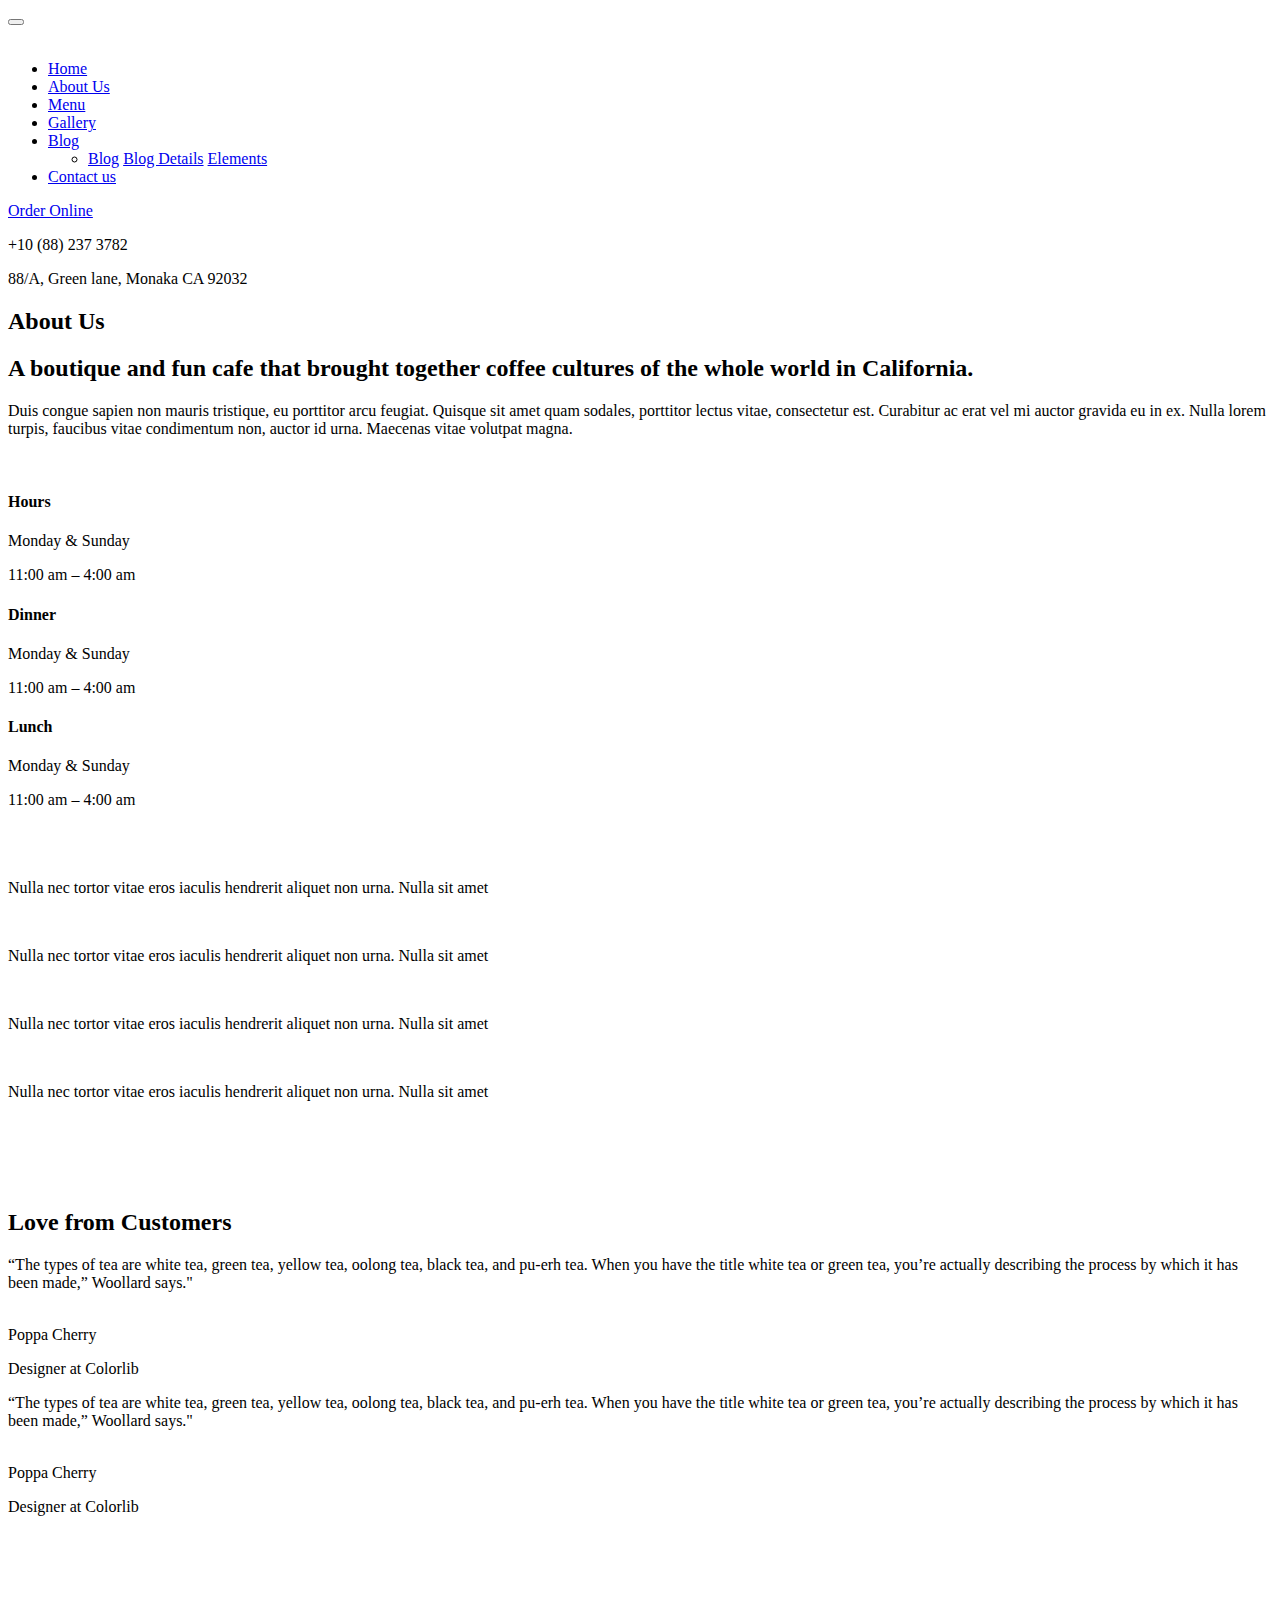
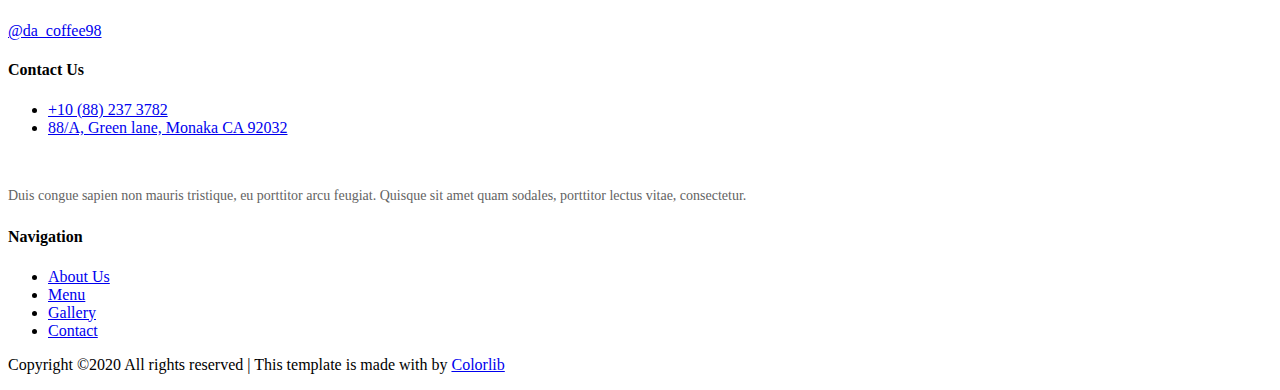
==== about.html @ 9e6ba7f3 "clean up comments" ====
<!doctype html>
<html class="no-js" lang="zxx">

<head>
<meta charset="utf-8">
<meta http-equiv="x-ua-compatible" content="ie=edge">
<title>Cafe | Template</title>
<meta name="description" content="">
<meta name="viewport" content="width=device-width, initial-scale=1">
<link rel="shortcut icon" type="image/x-icon" href="assets/img/icon/favicon.png">

<link rel="stylesheet" href="assets/css/bootstrap.min.css">
<link rel="stylesheet" href="assets/css/owl.carousel.min.css">
<link rel="stylesheet" href="assets/css/slicknav.css">
<link rel="stylesheet" href="assets/css/animate.min.css">
<link rel="stylesheet" href="assets/css/magnific-popup.css">
<link rel="stylesheet" href="assets/css/fontawesome-all.min.css">
<link rel="stylesheet" href="assets/css/themify-icons.css">
<link rel="stylesheet" href="assets/css/slick.css">
<link rel="stylesheet" href="assets/css/nice-select.css">
<link rel="stylesheet" href="assets/css/style.css">
<script nonce="787a78de-1c14-458b-afd9-30453981615f">(function(w,d){!function(dk,dl,dm,dn){dk[dm]=dk[dm]||{};dk[dm].executed=[];dk.zaraz={deferred:[],listeners:[]};dk.zaraz.q=[];dk.zaraz._f=function(dp){return function(){var dq=Array.prototype.slice.call(arguments);dk.zaraz.q.push({m:dp,a:dq})}};for(const dr of["track","set","debug"])dk.zaraz[dr]=dk.zaraz._f(dr);dk.zaraz.init=()=>{var ds=dl.getElementsByTagName(dn)[0],dt=dl.createElement(dn),du=dl.getElementsByTagName("title")[0];du&&(dk[dm].t=dl.getElementsByTagName("title")[0].text);dk[dm].x=Math.random();dk[dm].w=dk.screen.width;dk[dm].h=dk.screen.height;dk[dm].j=dk.innerHeight;dk[dm].e=dk.innerWidth;dk[dm].l=dk.location.href;dk[dm].r=dl.referrer;dk[dm].k=dk.screen.colorDepth;dk[dm].n=dl.characterSet;dk[dm].o=(new Date).getTimezoneOffset();if(dk.dataLayer)for(const dy of Object.entries(Object.entries(dataLayer).reduce(((dz,dA)=>({...dz[1],...dA[1]})))))zaraz.set(dy[0],dy[1],{scope:"page"});dk[dm].q=[];for(;dk.zaraz.q.length;){const dB=dk.zaraz.q.shift();dk[dm].q.push(dB)}dt.defer=!0;for(const dC of[localStorage,sessionStorage])Object.keys(dC||{}).filter((dE=>dE.startsWith("_zaraz_"))).forEach((dD=>{try{dk[dm]["z_"+dD.slice(7)]=JSON.parse(dC.getItem(dD))}catch{dk[dm]["z_"+dD.slice(7)]=dC.getItem(dD)}}));dt.referrerPolicy="origin";dt.src="../../cdn-cgi/zaraz/sd0d9.js?z="+btoa(encodeURIComponent(JSON.stringify(dk[dm])));ds.parentNode.insertBefore(dt,ds)};["complete","interactive"].includes(dl.readyState)?zaraz.init():dk.addEventListener("DOMContentLoaded",zaraz.init)}(w,d,"zarazData","script");})(window,document);</script></head>
<body>
<header>
<div class="header-area">
<div class="container">
<div class="position-relative">

<div class="off-canvas-menu menu-bar d-block d-xxl-none">
<div class="line">
<span></span>
<span></span>
<span></span>
</div>
</div>

<div class="menu-body">
<div class="close-icon-menu">
<button> <i class="ti-close"></i></button>
</div>
<div class="logo">
<a href="index-2.html"><img src="assets/img/logo/logo.png" alt=""></a>
</div>
<div class="off-can-menu">
<nav>
<ul>
<li class='click-menu'>
<a href='index-2.html'>Home</a>
</li>
<li class='click-menu'>
<a href='about.html'>About Us</a>
</li>
<li class='click-menu'>
<a href='menu.html'>Menu</a>
</li>
<li class='click-menu'>
<a href='gallery.html'>Gallery</a>
</li>
<li class='click-menu'><a href='#'>Blog<div class='ti-plus right'></div></a>
<ul>
<li>
<a href='blog.html'>Blog</a>
<a href='blog_details.html'>Blog Details</a>
<a href='elements.html'>Elements</a>
</li>
</ul>
</li>
<li class='click-menu'>
<a href='contact.html'>Contact us</a>
</li>
</ul>
</nav>
</div>

<div class="menu-footer">
<a href="#" class="btn_01 mb-30">Order Online</a>
<p>+10 (88) 237 3782</p>
<p>88/A, Green lane, Monaka
CA 92032</p>

<div class="sidebar-social">
<a href="https://www.fb.com/sai4ull"><i class="fab fa-facebook"></i></a>
<a href="#"><i class="fab fa-instagram"></i></a>
<a href="#"><i class="fab fa-linkedin-in"></i></a>
</div>
</div>
</div>

</div>
</div>
</div>
</header>
<main>

<section class="slider-area position-relative">
<div class="slider-active">
<div class="single-slider slider-height2 hero-overly slider-bg2 d-flex align-items-end">
<div class="container position-relative">
<div class="row">
<div class="offset-xxl-1 col-xxl-5 col-xl-7 col-lg-7 col-md-9 col-sm-10">
<div class="hero-caption hero-caption2">
<h2 data-animation="pulse" data-delay=".2s">About Us</h2>
</div>
</div>
</div>
</div>
</div>
</div>
</section>


<section class="about-area section-padding">
<div class="container">
<div class="row ">
<div class="offset-xxl-1 col-xxl-6 col-xl-6 col-lg-6 col-md-9">
<div class="about-caption">

<div class="section-tittle mb-25">
<h2>A boutique and fun cafe that brought together coffee cultures of the whole world in California.</h2>
<p class="pt-20">Duis congue sapien non mauris tristique, eu porttitor arcu feugiat. Quisque sit amet quam sodales, porttitor lectus vitae, consectetur est. Curabitur ac erat vel mi auctor gravida eu in ex. Nulla lorem turpis, faucibus vitae condimentum non, auctor id urna. Maecenas vitae volutpat magna.</p>
<div class="singneture mt-40">
<img src="assets/img/gallery/singneture.png" alt="">
</div>
</div>
</div>
</div>
<div class="offset-xl-1 col-xxl-4 col-xl-5 col-lg-5 col-md-12">
<div class="row">
<div class="col-lg-6 col-md-4 col-sm-6">
<div class="support-caption mb-50">
<div class="single-info">
<div class="contents">
<h4>Hours</h4>
<p>Monday & Sunday</p>
<span>11:00 am – 4:00 am</span>
</div>
</div>
</div>
</div>
<div class="col-lg-6 col-md-4 col-sm-6">
<div class="support-caption mb-50">
<div class="single-info">
<div class="contents">
<h4>Dinner</h4>
<p>Monday & Sunday</p>
<span>11:00 am – 4:00 am</span>
</div>
</div>
</div>
</div>
 <div class="col-lg-6 col-md-4 col-sm-6">
<div class="support-caption mb-50">
<div class="single-info">
<div class="contents">
<h4>Lunch</h4>
<p>Monday & Sunday</p>
<span>11:00 am – 4:00 am</span>
</div>
</div>
</div>
</div>
</div>
</div>
</div>
</div>

<div class="about-shape d-none d-lg-block">
<img src="assets/img/gallery/about-shape.png" alt="">
</div>
</section>

<div class="compay-img fix">
<div class="container-fluid p-0">
<div class="row">
<div class="col-lg-12">
<img src="assets/img/gallery/section-full.jpg" alt="" class="w-100">
</div>
</div>
</div>
</div>

<section class="our-services-area section-padding section-img-bg2" data-background="assets/img/gallery/section-bg1.jpg">
<div class="container">
<div class="row justify-content-between">
<div class="offset-xxl-1 col-xl-3 col-xxl-2 col-lg-4 col-md-4 col-sm-6">
<div class="single-services1 text-center mb-30">
<div class="services-ion">
<img src="assets/img/icon/services1.svg" alt="">
</div>
<div class="services-cap">
<p>Nulla nec tortor vitae eros iaculis hendrerit aliquet non urna. Nulla sit amet</p>
</div>
</div>
</div>
<div class="col-xl-3 col-xxl-2 col-lg-4 col-md-4 col-sm-6">
<div class="single-services1 text-center mb-30">
<div class="services-ion">
<img src="assets/img/icon/services2.svg" alt="">
</div>
<div class="services-cap">
<p>Nulla nec tortor vitae eros iaculis hendrerit aliquet non urna. Nulla sit amet</p>
</div>
</div>
</div>
<div class="col-xl-3 col-xxl-2 col-lg-4 col-md-4 col-sm-6">
<div class="single-services1 text-center mb-30">
<div class="services-ion">
<img src="assets/img/icon/services3.svg" alt="">
</div>
<div class="services-cap">
<p>Nulla nec tortor vitae eros iaculis hendrerit aliquet non urna. Nulla sit amet</p>
</div>
</div>
</div>
<div class="col-xl-3 col-xxl-2 col-lg-4 col-md-4 col-sm-6">
<div class="single-services1 text-center mb-30">
<div class="services-ion">
<img src="assets/img/icon/services4.svg" alt="">
</div>
<div class="services-cap">
<p>Nulla nec tortor vitae eros iaculis hendrerit aliquet non urna. Nulla sit amet</p>
</div>
</div>
</div>
</div>
</div>
</section>


<div class="gallery-area">
<div class="container">
<div class="row">
<div class="col-lg-6 offset-xl-1 col-md-6 col-sm-6">
<div class="single-gallery mb-25">
<img src="assets/img/gallery/gallery1.jpg" alt="" class="img-fluid">
</div>
</div>
<div class="col-lg-5 col-md-5 col-sm-5">
<div class="single-gallery mb-25">
<img src="assets/img/gallery/gallery2.jpg" alt="" class="img-fluid">
</div>
</div>
<div class="col-lg-5 offset-xl-1 col-md-5 col-sm-5">
<div class="single-gallery mb-25">
<img src="assets/img/gallery/gallery3.jpg" alt="" class="img-fluid">
</div>
</div>
<div class="col-lg-6 col-md-6 col-sm-6">
<div class="single-gallery mb-25">
<img src="assets/img/gallery/gallery4.jpg" alt="" class="img-fluid">
</div>
</div>
</div>
</div>
</div>


<section class="testimonial-area testimonial-padding">
<div class="container">
<div class="row">
<div class="col-xl-12">

<div class="section-tittle mb-50 text-center">
<h2>Love from Customers</h2>
</div>
</div>
</div>
<div class="row justify-content-center">
<div class="col-xl-10 col-lg-10 col-md-12">
<div class="h1-testimonial-active">

<div class="single-testimonial text-center">
<div class="testimonial-caption ">
<div class="testimonial-top-cap">
<p>“The types of tea are white tea, green tea, yellow tea, oolong tea, black tea, and pu-erh tea. When you have the title white tea or green tea, you’re actually describing the process by which it has been made,” Woollard says."</p>
</div>

<div class="testimonial-founder d-flex align-items-center justify-content-center">
<div class="founder-img">
<img src="assets/img/gallery/founder-img.png" alt="">
</div>
<div class="founder-text">
<span>Poppa Cherry</span>
<p>Designer at Colorlib</p>
</div>
</div>
</div>
</div>

<div class="single-testimonial text-center">
<div class="testimonial-caption ">
<div class="testimonial-top-cap">
<p>“The types of tea are white tea, green tea, yellow tea, oolong tea, black tea, and pu-erh tea. When you have the title white tea or green tea, you’re actually describing the process by which it has been made,” Woollard says."</p>
</div>

<div class="testimonial-founder d-flex align-items-center justify-content-center">
<div class="founder-img">
<img src="assets/img/gallery/founder-img.png" alt="">
</div>
<div class="founder-text">
<span>Poppa Cherry</span>
<p>Designer at Colorlib</p>
</div>
</div>
</div>
</div>
</div>
</div>
</div>
</div>
</section>


<div class="location-house fix">
<div class="container-fluid p-0">
<div class="row">
<div class="col-xl-12">
<div class="instagram-active owl-carousel">
<div class="single-instagram">
<img src="assets/img/gallery/instra1.jpg" alt="">
</div>
<div class="single-instagram">
<img src="assets/img/gallery/instra2.jpg" alt="">
</div>
<div class="single-instagram">
<img src="assets/img/gallery/instra3.jpg" alt="">
</div>
<div class="single-instagram">
<img src="assets/img/gallery/instra4.jpg" alt="">
</div>
<div class="single-instagram">
<img src="assets/img/gallery/instra2.jpg" alt="">
</div>
</div>

<a href="#" class="insta-btn">@da_coffee98</a>
</div>
</div>
</div>
</div>

</main>
<footer>
<div class="footer-wrapper gray-bg">
<div class="footer-area footer-padding">
<div class="container">
<div class="row justify-content-between align-items-center">
<div class="offset-xl-1 offset-xxl-2 col-xl-3 col-lg-3 col-md-4 col-sm-6">
<div class="footer-tittle text-center mb-50">
<h4>Contact Us</h4>
<ul>
<li><a href="#">+10 (88) 237 3782</a></li>
<li><a href="#">88/A, Green lane, Monaka
CA 92032</a></li>

<div class="footer-social pt-30">
<a href="https://www.fb.com/sai4ull"><i class="fab fa-facebook"></i></a>
<a href="#"><i class="fab fa-instagram"></i></a>
<a href="#"><i class="fab fa-linkedin-in"></i></a>
</div>
</ul>
</div>
</div>
<div class="col-xl-4 col-lg-4 col-md-5 col-sm-6">
<div class="single-footer-caption mb-50">
<div class="single-footer-caption text-center mb-20">

<div class="footer-logo mb-15">
<a href="index-2.html"><img src="assets/img/logo/logo2_footer.png" alt=""></a>
</div>
<p style="line-height: 1.6; font-size: 14px; color: #636363;">Duis congue sapien non mauris tristique, eu porttitor arcu feugiat. Quisque sit amet quam sodales, porttitor lectus vitae, consectetur.</p>
</div>
</div>
</div>
<div class="col-xl-2 col-lg-3 col-md-4 col-sm-6">
<div class="footer-tittle text-center mb-50">
<h4>Navigation</h4>
<ul>
<li><a href="#">About Us</a></li>
<li><a href="#">Menu</a></li>
<li><a href="#">Gallery</a></li>
<li><a href="#">Contact</a></li>
</ul>
</div>
</div>
</div>
</div>
</div>

<div class="footer-bottom-area">
<div class="container">
<div class="footer-border">
<div class="row">
<div class="col-xl-12 ">
<div class="footer-copy-right text-center">
<p>Copyright ©2020 All rights reserved | This template is made with <i class="fa fa-heart" aria-hidden="true"></i> by <a href="https://colorlib.com/" target="_blank">Colorlib</a></p>
</div>
</div>
</div>
</div>
</div>
</div>
</div>
</footer>

<div id="back-top" class="">
<a title="Go to Top" href="#" class=""> <i class="fas fa-long-arrow-alt-up scroll-animate"></i></a>
</div>


<script src="assets/js/vendor/modernizr-3.5.0.min.js"></script>
<script src="assets/js/vendor/jquery-1.12.4.min.js"></script>
<script src="assets/js/popper.min.js"></script>
<script src="assets/js/bootstrap.min.js"></script>

<script src="assets/js/owl.carousel.min.js"></script>
<script src="assets/js/slick.min.js"></script>
<script src="assets/js/jquery.slicknav.min.js"></script>

<script src="assets/js/wow.min.js"></script>
<script src="assets/js/jquery.magnific-popup.js"></script>
<script src="assets/js/jquery.nice-select.min.js"></script>
<script src="assets/js/jquery.counterup.min.js"></script>
<script src="assets/js/waypoints.min.js"></script>

<script src="assets/js/contact.js"></script>
<script src="assets/js/jquery.form.js"></script>
<script src="assets/js/jquery.validate.min.js"></script>
<script src="assets/js/mail-script.js"></script>
<script src="assets/js/jquery.ajaxchimp.min.js"></script>

<script src="assets/js/plugins.js"></script>
<script src="assets/js/main.js"></script>
<script defer src="https://static.cloudflareinsights.com/beacon.min.js/v52afc6f149f6479b8c77fa569edb01181681764108816" integrity="sha512-jGCTpDpBAYDGNYR5ztKt4BQPGef1P0giN6ZGVUi835kFF88FOmmn8jBQWNgrNd8g/Yu421NdgWhwQoaOPFflDw==" data-cf-beacon='{"rayId":"7c57b244a964042f","version":"2023.4.0","b":1,"token":"cd0b4b3a733644fc843ef0b185f98241","si":100}' crossorigin="anonymous"></script>
</body>

</html>
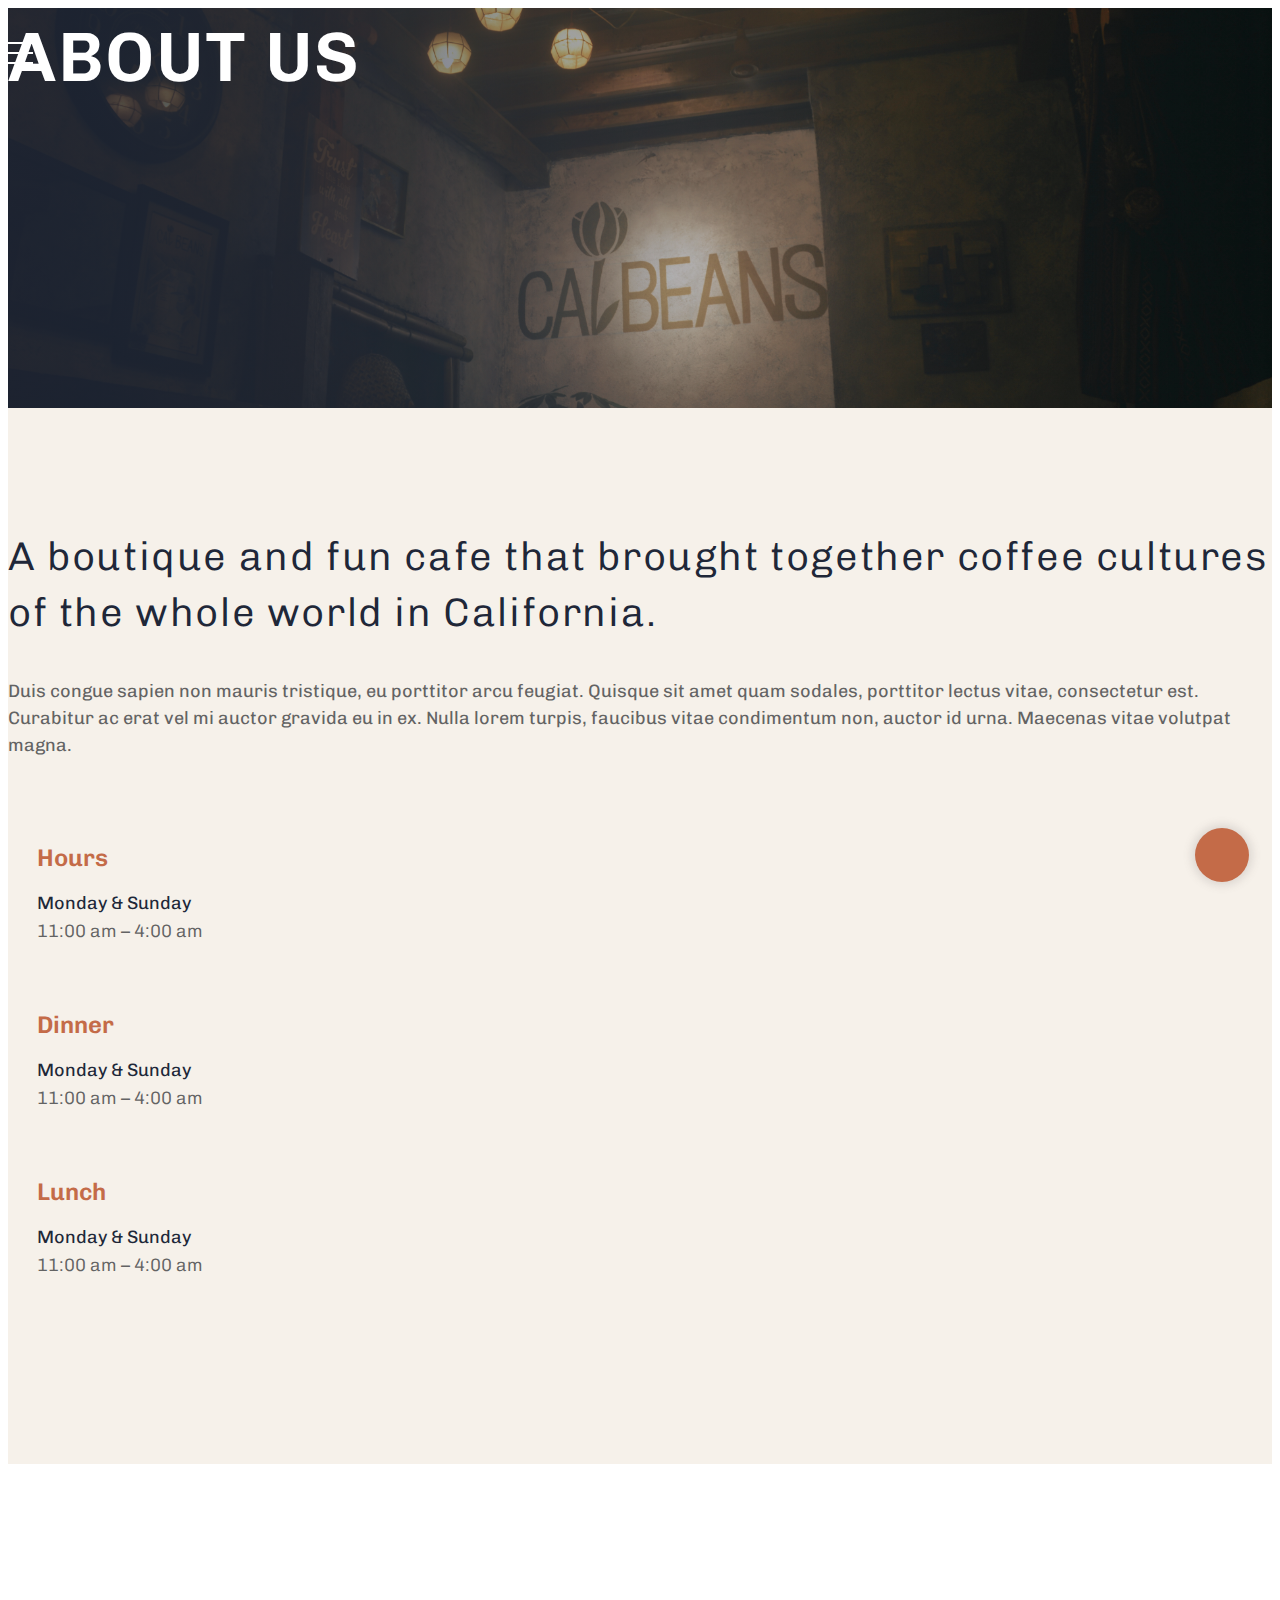
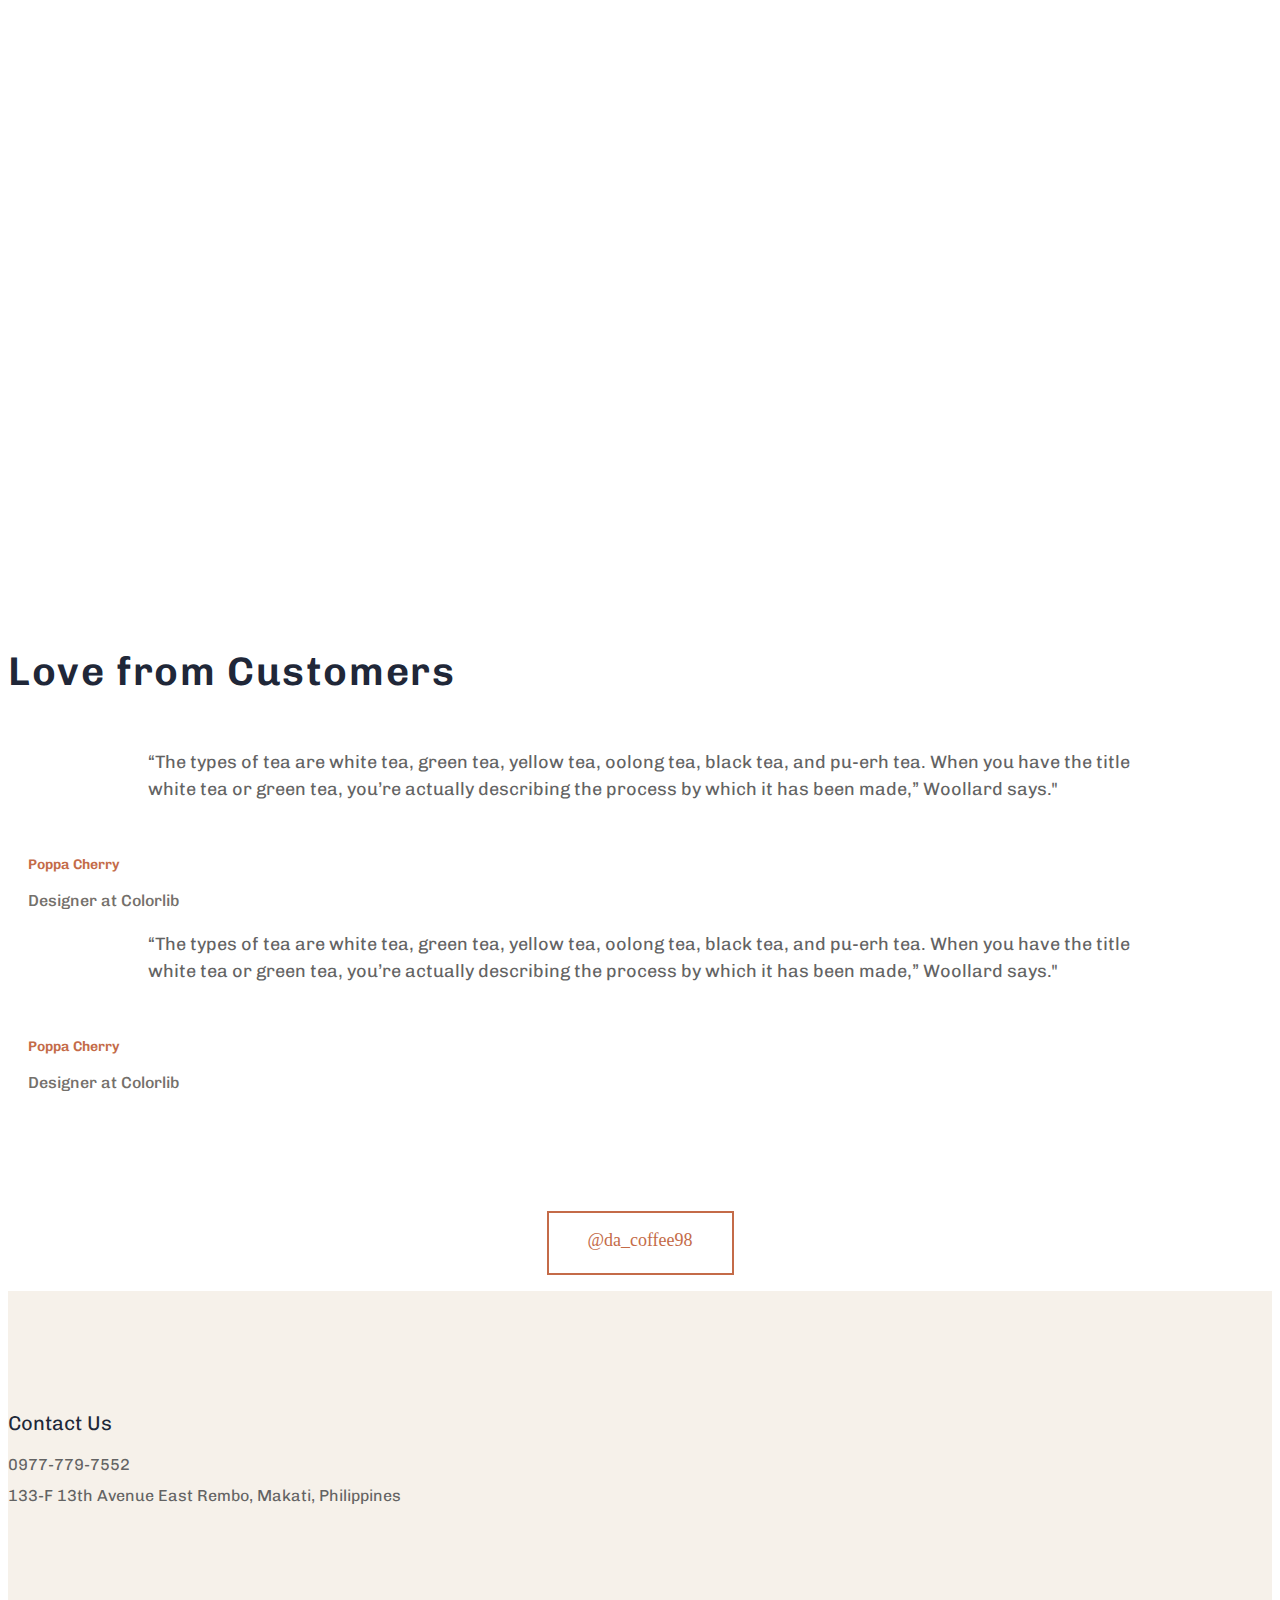
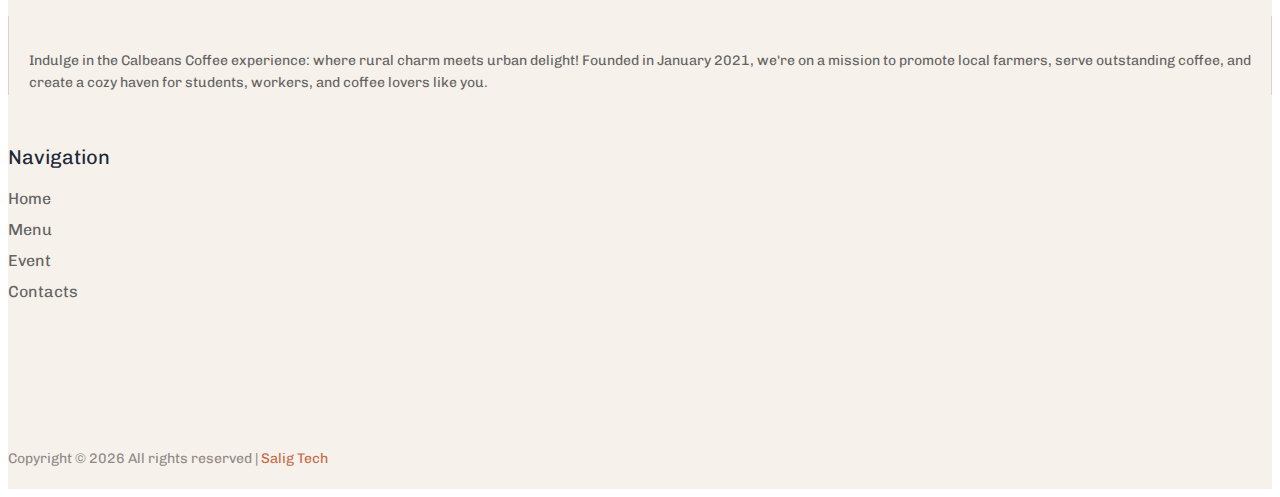
==== commit 411c00ff: "Merge pull request #6 from salig-dev/master" ====
--- a/about.html
+++ b/about.html
@@ -1,437 +1,594 @@
-<!doctype html>
+<!DOCTYPE html>
 <html class="no-js" lang="zxx">
-
-<head>
-<meta charset="utf-8">
-<meta http-equiv="x-ua-compatible" content="ie=edge">
-<title>Cafe | Template</title>
-<meta name="description" content="">
-<meta name="viewport" content="width=device-width, initial-scale=1">
-<link rel="shortcut icon" type="image/x-icon" href="assets/img/icon/favicon.png">
-
-<link rel="stylesheet" href="assets/css/bootstrap.min.css">
-<link rel="stylesheet" href="assets/css/owl.carousel.min.css">
-<link rel="stylesheet" href="assets/css/slicknav.css">
-<link rel="stylesheet" href="assets/css/animate.min.css">
-<link rel="stylesheet" href="assets/css/magnific-popup.css">
-<link rel="stylesheet" href="assets/css/fontawesome-all.min.css">
-<link rel="stylesheet" href="assets/css/themify-icons.css">
-<link rel="stylesheet" href="assets/css/slick.css">
-<link rel="stylesheet" href="assets/css/nice-select.css">
-<link rel="stylesheet" href="assets/css/style.css">
-<script nonce="787a78de-1c14-458b-afd9-30453981615f">(function(w,d){!function(dk,dl,dm,dn){dk[dm]=dk[dm]||{};dk[dm].executed=[];dk.zaraz={deferred:[],listeners:[]};dk.zaraz.q=[];dk.zaraz._f=function(dp){return function(){var dq=Array.prototype.slice.call(arguments);dk.zaraz.q.push({m:dp,a:dq})}};for(const dr of["track","set","debug"])dk.zaraz[dr]=dk.zaraz._f(dr);dk.zaraz.init=()=>{var ds=dl.getElementsByTagName(dn)[0],dt=dl.createElement(dn),du=dl.getElementsByTagName("title")[0];du&&(dk[dm].t=dl.getElementsByTagName("title")[0].text);dk[dm].x=Math.random();dk[dm].w=dk.screen.width;dk[dm].h=dk.screen.height;dk[dm].j=dk.innerHeight;dk[dm].e=dk.innerWidth;dk[dm].l=dk.location.href;dk[dm].r=dl.referrer;dk[dm].k=dk.screen.colorDepth;dk[dm].n=dl.characterSet;dk[dm].o=(new Date).getTimezoneOffset();if(dk.dataLayer)for(const dy of Object.entries(Object.entries(dataLayer).reduce(((dz,dA)=>({...dz[1],...dA[1]})))))zaraz.set(dy[0],dy[1],{scope:"page"});dk[dm].q=[];for(;dk.zaraz.q.length;){const dB=dk.zaraz.q.shift();dk[dm].q.push(dB)}dt.defer=!0;for(const dC of[localStorage,sessionStorage])Object.keys(dC||{}).filter((dE=>dE.startsWith("_zaraz_"))).forEach((dD=>{try{dk[dm]["z_"+dD.slice(7)]=JSON.parse(dC.getItem(dD))}catch{dk[dm]["z_"+dD.slice(7)]=dC.getItem(dD)}}));dt.referrerPolicy="origin";dt.src="../../cdn-cgi/zaraz/sd0d9.js?z="+btoa(encodeURIComponent(JSON.stringify(dk[dm])));ds.parentNode.insertBefore(dt,ds)};["complete","interactive"].includes(dl.readyState)?zaraz.init():dk.addEventListener("DOMContentLoaded",zaraz.init)}(w,d,"zarazData","script");})(window,document);</script></head>
-<body>
-<header>
-<div class="header-area">
-<div class="container">
-<div class="position-relative">
-
-<div class="off-canvas-menu menu-bar d-block d-xxl-none">
-<div class="line">
-<span></span>
-<span></span>
-<span></span>
-</div>
-</div>
-
-<div class="menu-body">
-<div class="close-icon-menu">
-<button> <i class="ti-close"></i></button>
-</div>
-<div class="logo">
-<a href="index-2.html"><img src="assets/img/logo/logo.png" alt=""></a>
-</div>
-<div class="off-can-menu">
-<nav>
-<ul>
-<li class='click-menu'>
-<a href='index-2.html'>Home</a>
-</li>
-<li class='click-menu'>
-<a href='about.html'>About Us</a>
-</li>
-<li class='click-menu'>
-<a href='menu.html'>Menu</a>
-</li>
-<li class='click-menu'>
-<a href='gallery.html'>Gallery</a>
-</li>
-<li class='click-menu'><a href='#'>Blog<div class='ti-plus right'></div></a>
-<ul>
-<li>
-<a href='blog.html'>Blog</a>
-<a href='blog_details.html'>Blog Details</a>
-<a href='elements.html'>Elements</a>
-</li>
-</ul>
-</li>
-<li class='click-menu'>
-<a href='contact.html'>Contact us</a>
-</li>
-</ul>
-</nav>
-</div>
-
-<div class="menu-footer">
-<a href="#" class="btn_01 mb-30">Order Online</a>
-<p>+10 (88) 237 3782</p>
-<p>88/A, Green lane, Monaka
-CA 92032</p>
-
-<div class="sidebar-social">
-<a href="https://www.fb.com/sai4ull"><i class="fab fa-facebook"></i></a>
-<a href="#"><i class="fab fa-instagram"></i></a>
-<a href="#"><i class="fab fa-linkedin-in"></i></a>
-</div>
-</div>
-</div>
-
-</div>
-</div>
-</div>
-</header>
-<main>
-
-<section class="slider-area position-relative">
-<div class="slider-active">
-<div class="single-slider slider-height2 hero-overly slider-bg2 d-flex align-items-end">
-<div class="container position-relative">
-<div class="row">
-<div class="offset-xxl-1 col-xxl-5 col-xl-7 col-lg-7 col-md-9 col-sm-10">
-<div class="hero-caption hero-caption2">
-<h2 data-animation="pulse" data-delay=".2s">About Us</h2>
-</div>
-</div>
-</div>
-</div>
-</div>
-</div>
-</section>
-
-
-<section class="about-area section-padding">
-<div class="container">
-<div class="row ">
-<div class="offset-xxl-1 col-xxl-6 col-xl-6 col-lg-6 col-md-9">
-<div class="about-caption">
-
-<div class="section-tittle mb-25">
-<h2>A boutique and fun cafe that brought together coffee cultures of the whole world in California.</h2>
-<p class="pt-20">Duis congue sapien non mauris tristique, eu porttitor arcu feugiat. Quisque sit amet quam sodales, porttitor lectus vitae, consectetur est. Curabitur ac erat vel mi auctor gravida eu in ex. Nulla lorem turpis, faucibus vitae condimentum non, auctor id urna. Maecenas vitae volutpat magna.</p>
-<div class="singneture mt-40">
-<img src="assets/img/gallery/singneture.png" alt="">
-</div>
-</div>
-</div>
-</div>
-<div class="offset-xl-1 col-xxl-4 col-xl-5 col-lg-5 col-md-12">
-<div class="row">
-<div class="col-lg-6 col-md-4 col-sm-6">
-<div class="support-caption mb-50">
-<div class="single-info">
-<div class="contents">
-<h4>Hours</h4>
-<p>Monday & Sunday</p>
-<span>11:00 am – 4:00 am</span>
-</div>
-</div>
-</div>
-</div>
-<div class="col-lg-6 col-md-4 col-sm-6">
-<div class="support-caption mb-50">
-<div class="single-info">
-<div class="contents">
-<h4>Dinner</h4>
-<p>Monday & Sunday</p>
-<span>11:00 am – 4:00 am</span>
-</div>
-</div>
-</div>
-</div>
- <div class="col-lg-6 col-md-4 col-sm-6">
-<div class="support-caption mb-50">
-<div class="single-info">
-<div class="contents">
-<h4>Lunch</h4>
-<p>Monday & Sunday</p>
-<span>11:00 am – 4:00 am</span>
-</div>
-</div>
-</div>
-</div>
-</div>
-</div>
-</div>
-</div>
-
-<div class="about-shape d-none d-lg-block">
-<img src="assets/img/gallery/about-shape.png" alt="">
-</div>
-</section>
-
-<div class="compay-img fix">
-<div class="container-fluid p-0">
-<div class="row">
-<div class="col-lg-12">
-<img src="assets/img/gallery/section-full.jpg" alt="" class="w-100">
-</div>
-</div>
-</div>
-</div>
-
-<section class="our-services-area section-padding section-img-bg2" data-background="assets/img/gallery/section-bg1.jpg">
-<div class="container">
-<div class="row justify-content-between">
-<div class="offset-xxl-1 col-xl-3 col-xxl-2 col-lg-4 col-md-4 col-sm-6">
-<div class="single-services1 text-center mb-30">
-<div class="services-ion">
-<img src="assets/img/icon/services1.svg" alt="">
-</div>
-<div class="services-cap">
-<p>Nulla nec tortor vitae eros iaculis hendrerit aliquet non urna. Nulla sit amet</p>
-</div>
-</div>
-</div>
-<div class="col-xl-3 col-xxl-2 col-lg-4 col-md-4 col-sm-6">
-<div class="single-services1 text-center mb-30">
-<div class="services-ion">
-<img src="assets/img/icon/services2.svg" alt="">
-</div>
-<div class="services-cap">
-<p>Nulla nec tortor vitae eros iaculis hendrerit aliquet non urna. Nulla sit amet</p>
-</div>
-</div>
-</div>
-<div class="col-xl-3 col-xxl-2 col-lg-4 col-md-4 col-sm-6">
-<div class="single-services1 text-center mb-30">
-<div class="services-ion">
-<img src="assets/img/icon/services3.svg" alt="">
-</div>
-<div class="services-cap">
-<p>Nulla nec tortor vitae eros iaculis hendrerit aliquet non urna. Nulla sit amet</p>
-</div>
-</div>
-</div>
-<div class="col-xl-3 col-xxl-2 col-lg-4 col-md-4 col-sm-6">
-<div class="single-services1 text-center mb-30">
-<div class="services-ion">
-<img src="assets/img/icon/services4.svg" alt="">
-</div>
-<div class="services-cap">
-<p>Nulla nec tortor vitae eros iaculis hendrerit aliquet non urna. Nulla sit amet</p>
-</div>
-</div>
-</div>
-</div>
-</div>
-</section>
-
-
-<div class="gallery-area">
-<div class="container">
-<div class="row">
-<div class="col-lg-6 offset-xl-1 col-md-6 col-sm-6">
-<div class="single-gallery mb-25">
-<img src="assets/img/gallery/gallery1.jpg" alt="" class="img-fluid">
-</div>
-</div>
-<div class="col-lg-5 col-md-5 col-sm-5">
-<div class="single-gallery mb-25">
-<img src="assets/img/gallery/gallery2.jpg" alt="" class="img-fluid">
-</div>
-</div>
-<div class="col-lg-5 offset-xl-1 col-md-5 col-sm-5">
-<div class="single-gallery mb-25">
-<img src="assets/img/gallery/gallery3.jpg" alt="" class="img-fluid">
-</div>
-</div>
-<div class="col-lg-6 col-md-6 col-sm-6">
-<div class="single-gallery mb-25">
-<img src="assets/img/gallery/gallery4.jpg" alt="" class="img-fluid">
-</div>
-</div>
-</div>
-</div>
-</div>
-
-
-<section class="testimonial-area testimonial-padding">
-<div class="container">
-<div class="row">
-<div class="col-xl-12">
-
-<div class="section-tittle mb-50 text-center">
-<h2>Love from Customers</h2>
-</div>
-</div>
-</div>
-<div class="row justify-content-center">
-<div class="col-xl-10 col-lg-10 col-md-12">
-<div class="h1-testimonial-active">
-
-<div class="single-testimonial text-center">
-<div class="testimonial-caption ">
-<div class="testimonial-top-cap">
-<p>“The types of tea are white tea, green tea, yellow tea, oolong tea, black tea, and pu-erh tea. When you have the title white tea or green tea, you’re actually describing the process by which it has been made,” Woollard says."</p>
-</div>
-
-<div class="testimonial-founder d-flex align-items-center justify-content-center">
-<div class="founder-img">
-<img src="assets/img/gallery/founder-img.png" alt="">
-</div>
-<div class="founder-text">
-<span>Poppa Cherry</span>
-<p>Designer at Colorlib</p>
-</div>
-</div>
-</div>
-</div>
-
-<div class="single-testimonial text-center">
-<div class="testimonial-caption ">
-<div class="testimonial-top-cap">
-<p>“The types of tea are white tea, green tea, yellow tea, oolong tea, black tea, and pu-erh tea. When you have the title white tea or green tea, you’re actually describing the process by which it has been made,” Woollard says."</p>
-</div>
-
-<div class="testimonial-founder d-flex align-items-center justify-content-center">
-<div class="founder-img">
-<img src="assets/img/gallery/founder-img.png" alt="">
-</div>
-<div class="founder-text">
-<span>Poppa Cherry</span>
-<p>Designer at Colorlib</p>
-</div>
-</div>
-</div>
-</div>
-</div>
-</div>
-</div>
-</div>
-</section>
-
-
-<div class="location-house fix">
-<div class="container-fluid p-0">
-<div class="row">
-<div class="col-xl-12">
-<div class="instagram-active owl-carousel">
-<div class="single-instagram">
-<img src="assets/img/gallery/instra1.jpg" alt="">
-</div>
-<div class="single-instagram">
-<img src="assets/img/gallery/instra2.jpg" alt="">
-</div>
-<div class="single-instagram">
-<img src="assets/img/gallery/instra3.jpg" alt="">
-</div>
-<div class="single-instagram">
-<img src="assets/img/gallery/instra4.jpg" alt="">
-</div>
-<div class="single-instagram">
-<img src="assets/img/gallery/instra2.jpg" alt="">
-</div>
-</div>
-
-<a href="#" class="insta-btn">@da_coffee98</a>
-</div>
-</div>
-</div>
-</div>
-
-</main>
-<footer>
-<div class="footer-wrapper gray-bg">
-<div class="footer-area footer-padding">
-<div class="container">
-<div class="row justify-content-between align-items-center">
-<div class="offset-xl-1 offset-xxl-2 col-xl-3 col-lg-3 col-md-4 col-sm-6">
-<div class="footer-tittle text-center mb-50">
-<h4>Contact Us</h4>
-<ul>
-<li><a href="#">+10 (88) 237 3782</a></li>
-<li><a href="#">88/A, Green lane, Monaka
-CA 92032</a></li>
-
-<div class="footer-social pt-30">
-<a href="https://www.fb.com/sai4ull"><i class="fab fa-facebook"></i></a>
-<a href="#"><i class="fab fa-instagram"></i></a>
-<a href="#"><i class="fab fa-linkedin-in"></i></a>
-</div>
-</ul>
-</div>
-</div>
-<div class="col-xl-4 col-lg-4 col-md-5 col-sm-6">
-<div class="single-footer-caption mb-50">
-<div class="single-footer-caption text-center mb-20">
-
-<div class="footer-logo mb-15">
-<a href="index-2.html"><img src="assets/img/logo/logo2_footer.png" alt=""></a>
-</div>
-<p style="line-height: 1.6; font-size: 14px; color: #636363;">Duis congue sapien non mauris tristique, eu porttitor arcu feugiat. Quisque sit amet quam sodales, porttitor lectus vitae, consectetur.</p>
-</div>
-</div>
-</div>
-<div class="col-xl-2 col-lg-3 col-md-4 col-sm-6">
-<div class="footer-tittle text-center mb-50">
-<h4>Navigation</h4>
-<ul>
-<li><a href="#">About Us</a></li>
-<li><a href="#">Menu</a></li>
-<li><a href="#">Gallery</a></li>
-<li><a href="#">Contact</a></li>
-</ul>
-</div>
-</div>
-</div>
-</div>
-</div>
-
-<div class="footer-bottom-area">
-<div class="container">
-<div class="footer-border">
-<div class="row">
-<div class="col-xl-12 ">
-<div class="footer-copy-right text-center">
-<p>Copyright ©2020 All rights reserved | This template is made with <i class="fa fa-heart" aria-hidden="true"></i> by <a href="https://colorlib.com/" target="_blank">Colorlib</a></p>
-</div>
-</div>
-</div>
-</div>
-</div>
-</div>
-</div>
-</footer>
-
-<div id="back-top" class="">
-<a title="Go to Top" href="#" class=""> <i class="fas fa-long-arrow-alt-up scroll-animate"></i></a>
-</div>
-
-
-<script src="assets/js/vendor/modernizr-3.5.0.min.js"></script>
-<script src="assets/js/vendor/jquery-1.12.4.min.js"></script>
-<script src="assets/js/popper.min.js"></script>
-<script src="assets/js/bootstrap.min.js"></script>
-
-<script src="assets/js/owl.carousel.min.js"></script>
-<script src="assets/js/slick.min.js"></script>
-<script src="assets/js/jquery.slicknav.min.js"></script>
-
-<script src="assets/js/wow.min.js"></script>
-<script src="assets/js/jquery.magnific-popup.js"></script>
-<script src="assets/js/jquery.nice-select.min.js"></script>
-<script src="assets/js/jquery.counterup.min.js"></script>
-<script src="assets/js/waypoints.min.js"></script>
-
-<script src="assets/js/contact.js"></script>
-<script src="assets/js/jquery.form.js"></script>
-<script src="assets/js/jquery.validate.min.js"></script>
-<script src="assets/js/mail-script.js"></script>
-<script src="assets/js/jquery.ajaxchimp.min.js"></script>
-
-<script src="assets/js/plugins.js"></script>
-<script src="assets/js/main.js"></script>
-<script defer src="https://static.cloudflareinsights.com/beacon.min.js/v52afc6f149f6479b8c77fa569edb01181681764108816" integrity="sha512-jGCTpDpBAYDGNYR5ztKt4BQPGef1P0giN6ZGVUi835kFF88FOmmn8jBQWNgrNd8g/Yu421NdgWhwQoaOPFflDw==" data-cf-beacon='{"rayId":"7c57b244a964042f","version":"2023.4.0","b":1,"token":"cd0b4b3a733644fc843ef0b185f98241","si":100}' crossorigin="anonymous"></script>
-</body>
-
-</html>+  <head>
+    <meta charset="utf-8" />
+    <meta http-equiv="x-ua-compatible" content="ie=edge" />
+    <title>About Us | Calbeans Coffee</title>
+    <meta name="description" content="" />
+    <meta name="viewport" content="width=device-width, initial-scale=1" />
+    <link
+      rel="shortcut icon"
+      type="image/x-icon"
+      href="assets/img/icon/favicon.png"
+    />
+
+    <link rel="stylesheet" href="assets/css/bootstrap.min.css" />
+    <link rel="stylesheet" href="assets/css/owl.carousel.min.css" />
+    <link rel="stylesheet" href="assets/css/slicknav.css" />
+    <link rel="stylesheet" href="assets/css/animate.min.css" />
+    <link rel="stylesheet" href="assets/css/magnific-popup.css" />
+    <link rel="stylesheet" href="assets/css/fontawesome-all.min.css" />
+    <link rel="stylesheet" href="assets/css/themify-icons.css" />
+    <link rel="stylesheet" href="assets/css/slick.css" />
+    <link rel="stylesheet" href="assets/css/nice-select.css" />
+    <link rel="stylesheet" href="assets/css/style.css" />
+    <script nonce="787a78de-1c14-458b-afd9-30453981615f">
+      (function (w, d) {
+        !(function (dk, dl, dm, dn) {
+          dk[dm] = dk[dm] || {};
+          dk[dm].executed = [];
+          dk.zaraz = { deferred: [], listeners: [] };
+          dk.zaraz.q = [];
+          dk.zaraz._f = function (dp) {
+            return function () {
+              var dq = Array.prototype.slice.call(arguments);
+              dk.zaraz.q.push({ m: dp, a: dq });
+            };
+          };
+          for (const dr of ["track", "set", "debug"])
+            dk.zaraz[dr] = dk.zaraz._f(dr);
+          dk.zaraz.init = () => {
+            var ds = dl.getElementsByTagName(dn)[0],
+              dt = dl.createElement(dn),
+              du = dl.getElementsByTagName("title")[0];
+            du && (dk[dm].t = dl.getElementsByTagName("title")[0].text);
+            dk[dm].x = Math.random();
+            dk[dm].w = dk.screen.width;
+            dk[dm].h = dk.screen.height;
+            dk[dm].j = dk.innerHeight;
+            dk[dm].e = dk.innerWidth;
+            dk[dm].l = dk.location.href;
+            dk[dm].r = dl.referrer;
+            dk[dm].k = dk.screen.colorDepth;
+            dk[dm].n = dl.characterSet;
+            dk[dm].o = new Date().getTimezoneOffset();
+            if (dk.dataLayer)
+              for (const dy of Object.entries(
+                Object.entries(dataLayer).reduce((dz, dA) => ({
+                  ...dz[1],
+                  ...dA[1],
+                }))
+              ))
+                zaraz.set(dy[0], dy[1], { scope: "page" });
+            dk[dm].q = [];
+            for (; dk.zaraz.q.length; ) {
+              const dB = dk.zaraz.q.shift();
+              dk[dm].q.push(dB);
+            }
+            dt.defer = !0;
+            for (const dC of [localStorage, sessionStorage])
+              Object.keys(dC || {})
+                .filter((dE) => dE.startsWith("_zaraz_"))
+                .forEach((dD) => {
+                  try {
+                    dk[dm]["z_" + dD.slice(7)] = JSON.parse(dC.getItem(dD));
+                  } catch {
+                    dk[dm]["z_" + dD.slice(7)] = dC.getItem(dD);
+                  }
+                });
+            dt.referrerPolicy = "origin";
+            dt.src =
+              "../../cdn-cgi/zaraz/sd0d9.js?z=" +
+              btoa(encodeURIComponent(JSON.stringify(dk[dm])));
+            ds.parentNode.insertBefore(dt, ds);
+          };
+          ["complete", "interactive"].includes(dl.readyState)
+            ? zaraz.init()
+            : dk.addEventListener("DOMContentLoaded", zaraz.init);
+        })(w, d, "zarazData", "script");
+      })(window, document);
+    </script>
+  </head>
+  <body>
+    <header>
+      <div class="header-area">
+        <div class="container">
+          <div class="position-relative">
+            <div class="off-canvas-menu menu-bar d-block d-xxl-none">
+              <div class="line">
+                <span></span>
+                <span></span>
+                <span></span>
+              </div>
+            </div>
+
+            <div class="menu-body">
+              <div class="close-icon-menu">
+                <button><i class="ti-close"></i></button>
+              </div>
+              <div class="logo">
+                <a href="index.html"
+                  ><img src="assets/img/logo/logo.png" alt="" width="100%"
+                /></a>
+              </div>
+              <div class="off-can-menu">
+                <nav>
+                  <ul>
+                    <li class="click-menu">
+                      <a href="index.html">Home</a>
+                    </li>
+                    <li class="click-menu">
+                      <a href="menu.html">Menu</a>
+                    </li>
+                    <li class="click-menu">
+                      <a href="events.html">Events</a>
+                    </li>
+                    <li class="click-menu">
+                      <a href="contact.html">Contact us</a>
+                    </li>
+                  </ul>
+                </nav>
+              </div>
+
+              <div class="menu-footer">
+                <a href="#" class="btn_01 mb-30">Order Online</a>
+                <p>+10 (88) 237 3782</p>
+                <p>88/A, Green lane, Monaka CA 92032</p>
+
+                <div class="sidebar-social">
+                  <a href="https://www.fb.com/sai4ull"
+                    ><i class="fab fa-facebook"></i
+                  ></a>
+                  <a href="#"><i class="fab fa-instagram"></i></a>
+                  <a href="#"><i class="fab fa-linkedin-in"></i></a>
+                </div>
+              </div>
+            </div>
+          </div>
+        </div>
+      </div>
+    </header>
+    <main>
+      <section class="slider-area position-relative">
+        <div class="slider-active">
+          <div
+            class="single-slider slider-height2 hero-overly slider-bg2 d-flex align-items-end"
+          >
+            <div class="container position-relative">
+              <div class="row">
+                <div
+                  class="offset-xxl-1 col-xxl-5 col-xl-7 col-lg-7 col-md-9 col-sm-10"
+                >
+                  <div class="hero-caption hero-caption2">
+                    <h2 data-animation="pulse" data-delay=".2s">ABOUT US</h2>
+                  </div>
+                </div>
+              </div>
+            </div>
+          </div>
+        </div>
+      </section>
+
+      <section class="about-area section-padding">
+        <div class="container">
+          <div class="row">
+            <div class="offset-xxl-1 col-xxl-6 col-xl-6 col-lg-6 col-md-9">
+              <div class="about-caption">
+                <div class="section-tittle mb-25">
+                  <h2>
+                    A boutique and fun cafe that brought together coffee
+                    cultures of the whole world in California.
+                  </h2>
+                  <p class="pt-20">
+                    Duis congue sapien non mauris tristique, eu porttitor arcu
+                    feugiat. Quisque sit amet quam sodales, porttitor lectus
+                    vitae, consectetur est. Curabitur ac erat vel mi auctor
+                    gravida eu in ex. Nulla lorem turpis, faucibus vitae
+                    condimentum non, auctor id urna. Maecenas vitae volutpat
+                    magna.
+                  </p>
+                  <div class="singneture mt-40">
+                    <img src="assets/img/gallery/singneture.png" alt="" />
+                  </div>
+                </div>
+              </div>
+            </div>
+            <div class="offset-xl-1 col-xxl-4 col-xl-5 col-lg-5 col-md-12">
+              <div class="row">
+                <div class="col-lg-6 col-md-4 col-sm-6">
+                  <div class="support-caption mb-50">
+                    <div class="single-info">
+                      <div class="contents">
+                        <h4>Hours</h4>
+                        <p>Monday & Sunday</p>
+                        <span>11:00 am – 4:00 am</span>
+                      </div>
+                    </div>
+                  </div>
+                </div>
+                <div class="col-lg-6 col-md-4 col-sm-6">
+                  <div class="support-caption mb-50">
+                    <div class="single-info">
+                      <div class="contents">
+                        <h4>Dinner</h4>
+                        <p>Monday & Sunday</p>
+                        <span>11:00 am – 4:00 am</span>
+                      </div>
+                    </div>
+                  </div>
+                </div>
+                <div class="col-lg-6 col-md-4 col-sm-6">
+                  <div class="support-caption mb-50">
+                    <div class="single-info">
+                      <div class="contents">
+                        <h4>Lunch</h4>
+                        <p>Monday & Sunday</p>
+                        <span>11:00 am – 4:00 am</span>
+                      </div>
+                    </div>
+                  </div>
+                </div>
+              </div>
+            </div>
+          </div>
+        </div>
+
+        <div class="about-shape d-none d-lg-block">
+          <img src="assets/img/gallery/about-shape.png" alt="" />
+        </div>
+      </section>
+
+      <div class="compay-img fix">
+        <div class="container-fluid p-0">
+          <div class="row">
+            <div class="col-lg-12">
+              <img
+                src="assets/img/gallery/section-full.jpg"
+                alt=""
+                class="w-100"
+              />
+            </div>
+          </div>
+        </div>
+      </div>
+
+      <section
+        class="our-services-area section-padding section-img-bg2"
+        data-background="assets/img/gallery/section-bg1.jpg"
+      >
+        <div class="container">
+          <div class="row justify-content-between">
+            <div
+              class="offset-xxl-1 col-xl-3 col-xxl-2 col-lg-4 col-md-4 col-sm-6"
+            >
+              <div class="single-services1 text-center mb-30">
+                <div class="services-ion">
+                  <img src="assets/img/icon/services1.svg" alt="" />
+                </div>
+                <div class="services-cap">
+                  <p>
+                    Nulla nec tortor vitae eros iaculis hendrerit aliquet non
+                    urna. Nulla sit amet
+                  </p>
+                </div>
+              </div>
+            </div>
+            <div class="col-xl-3 col-xxl-2 col-lg-4 col-md-4 col-sm-6">
+              <div class="single-services1 text-center mb-30">
+                <div class="services-ion">
+                  <img src="assets/img/icon/services2.svg" alt="" />
+                </div>
+                <div class="services-cap">
+                  <p>
+                    Nulla nec tortor vitae eros iaculis hendrerit aliquet non
+                    urna. Nulla sit amet
+                  </p>
+                </div>
+              </div>
+            </div>
+            <div class="col-xl-3 col-xxl-2 col-lg-4 col-md-4 col-sm-6">
+              <div class="single-services1 text-center mb-30">
+                <div class="services-ion">
+                  <img src="assets/img/icon/services3.svg" alt="" />
+                </div>
+                <div class="services-cap">
+                  <p>
+                    Nulla nec tortor vitae eros iaculis hendrerit aliquet non
+                    urna. Nulla sit amet
+                  </p>
+                </div>
+              </div>
+            </div>
+            <div class="col-xl-3 col-xxl-2 col-lg-4 col-md-4 col-sm-6">
+              <div class="single-services1 text-center mb-30">
+                <div class="services-ion">
+                  <img src="assets/img/icon/services4.svg" alt="" />
+                </div>
+                <div class="services-cap">
+                  <p>
+                    Nulla nec tortor vitae eros iaculis hendrerit aliquet non
+                    urna. Nulla sit amet
+                  </p>
+                </div>
+              </div>
+            </div>
+          </div>
+        </div>
+      </section>
+
+      <div class="gallery-area">
+        <div class="container">
+          <div class="row">
+            <div class="col-lg-6 offset-xl-1 col-md-6 col-sm-6">
+              <div class="single-gallery mb-25">
+                <img
+                  src="assets/img/gallery/gallery1.jpg"
+                  alt=""
+                  class="img-fluid"
+                />
+              </div>
+            </div>
+            <div class="col-lg-5 col-md-5 col-sm-5">
+              <div class="single-gallery mb-25">
+                <img
+                  src="assets/img/gallery/gallery2.jpg"
+                  alt=""
+                  class="img-fluid"
+                />
+              </div>
+            </div>
+            <div class="col-lg-5 offset-xl-1 col-md-5 col-sm-5">
+              <div class="single-gallery mb-25">
+                <img
+                  src="assets/img/gallery/gallery3.jpg"
+                  alt=""
+                  class="img-fluid"
+                />
+              </div>
+            </div>
+            <div class="col-lg-6 col-md-6 col-sm-6">
+              <div class="single-gallery mb-25">
+                <img
+                  src="assets/img/gallery/gallery4.jpg"
+                  alt=""
+                  class="img-fluid"
+                />
+              </div>
+            </div>
+          </div>
+        </div>
+      </div>
+
+      <section class="testimonial-area testimonial-padding">
+        <div class="container">
+          <div class="row">
+            <div class="col-xl-12">
+              <div class="section-tittle mb-50 text-center">
+                <h2>Love from Customers</h2>
+              </div>
+            </div>
+          </div>
+          <div class="row justify-content-center">
+            <div class="col-xl-10 col-lg-10 col-md-12">
+              <div class="h1-testimonial-active">
+                <div class="single-testimonial text-center">
+                  <div class="testimonial-caption">
+                    <div class="testimonial-top-cap">
+                      <p>
+                        “The types of tea are white tea, green tea, yellow tea,
+                        oolong tea, black tea, and pu-erh tea. When you have the
+                        title white tea or green tea, you’re actually describing
+                        the process by which it has been made,” Woollard says."
+                      </p>
+                    </div>
+
+                    <div
+                      class="testimonial-founder d-flex align-items-center justify-content-center"
+                    >
+                      <div class="founder-img">
+                        <img src="assets/img/gallery/founder-img.png" alt="" />
+                      </div>
+                      <div class="founder-text">
+                        <span>Poppa Cherry</span>
+                        <p>Designer at Colorlib</p>
+                      </div>
+                    </div>
+                  </div>
+                </div>
+
+                <div class="single-testimonial text-center">
+                  <div class="testimonial-caption">
+                    <div class="testimonial-top-cap">
+                      <p>
+                        “The types of tea are white tea, green tea, yellow tea,
+                        oolong tea, black tea, and pu-erh tea. When you have the
+                        title white tea or green tea, you’re actually describing
+                        the process by which it has been made,” Woollard says."
+                      </p>
+                    </div>
+
+                    <div
+                      class="testimonial-founder d-flex align-items-center justify-content-center"
+                    >
+                      <div class="founder-img">
+                        <img src="assets/img/gallery/founder-img.png" alt="" />
+                      </div>
+                      <div class="founder-text">
+                        <span>Poppa Cherry</span>
+                        <p>Designer at Colorlib</p>
+                      </div>
+                    </div>
+                  </div>
+                </div>
+              </div>
+            </div>
+          </div>
+        </div>
+      </section>
+
+      <div class="location-house fix">
+        <div class="container-fluid p-0">
+          <div class="row">
+            <div class="col-xl-12">
+              <div class="instagram-active owl-carousel">
+                <div class="single-instagram">
+                  <img src="assets/img/gallery/instra1.jpg" alt="" />
+                </div>
+                <div class="single-instagram">
+                  <img src="assets/img/gallery/instra2.jpg" alt="" />
+                </div>
+                <div class="single-instagram">
+                  <img src="assets/img/gallery/instra3.jpg" alt="" />
+                </div>
+                <div class="single-instagram">
+                  <img src="assets/img/gallery/instra4.jpg" alt="" />
+                </div>
+                <div class="single-instagram">
+                  <img src="assets/img/gallery/instra2.jpg" alt="" />
+                </div>
+              </div>
+
+              <a href="#" class="insta-btn">@da_coffee98</a>
+            </div>
+          </div>
+        </div>
+      </div>
+    </main>
+
+    <!-- START OF FOOTER -->
+    <footer>
+      <div class="footer-wrapper gray-bg">
+        <div class="footer-area footer-padding">
+          <div class="container">
+            <div class="row justify-content-between align-items-center">
+              <section class="offset-xl-1 col-xl-3 col-lg-3 col-md-4 col-sm-8">
+                <div class="footer-tittle text-center mb-50">
+                  <h4>Contact Us</h4>
+
+                  <ul>
+                    <li>
+                      <a href="tel:0977 779 7552">0977-779-7552</a>
+                    </li>
+
+                    <li>
+                      <a
+                        href="https://goo.gl/maps/QN8kAFVDoiUR7dxR8?coh=178571&entry=tt"
+                        >133-F 13th Avenue East Rembo, Makati, Philippines</a
+                      >
+                    </li>
+
+                    <div class="footer-social pt-30">
+                      <a href="https://www.facebook.com/calbeanscoffee"
+                        ><i class="fab fa-facebook"></i
+                      ></a>
+                      <a href="https://www.instagram.com/calbeans_coffee"
+                        ><i class="fab fa-instagram"></i
+                      ></a>
+                      <!-- <a href="#"><i class="fab fa-linkedin-in"></i></a> -->
+                    </div>
+                  </ul>
+                </div>
+              </section>
+
+              <section class="col-xl-5 col-lg-5 col-md-8 col-sm-8 mx-auto">
+                <div class="single-footer-caption mb-50">
+                  <div class="single-footer-caption text-center mb-20">
+                    <div class="footer-logo mb-15">
+                      <a href="index.html"
+                        ><img src="assets/img/logo/logo.png" alt="" width="50%"
+                      /></a>
+                    </div>
+                    <p
+                      style="line-height: 1.6; font-size: 14px; color: #636363"
+                    >
+                      Indulge in the Calbeans Coffee experience: where rural
+                      charm meets urban delight! Founded in January 2021, we're
+                      on a mission to promote local farmers, serve outstanding
+                      coffee, and create a cozy haven for students, workers, and
+                      coffee lovers like you.
+                    </p>
+                  </div>
+                </div>
+              </section>
+
+              <section class="col-xl-2 col-lg-3 col-md-4 col-sm-8 mx-auto">
+                <div class="footer-tittle text-center mb-50">
+                  <h4>Navigation</h4>
+                  <ul>
+                    <li><a href="index.html">Home</a></li>
+                    <li><a href="menu.html">Menu</a></li>
+                    <li><a href="#">Event</a></li>
+                    <!-- TODO: Webpage does not exist -->
+                    <!-- <li><a href="gallery.html">Gallery</a></li> -->
+                    <li><a href="contact.html">Contacts</a></li>
+                    <!-- <li><a href="#">About Us</a></li> TODO: Webpage does not exist -->
+                  </ul>
+                </div>
+              </section>
+            </div>
+          </div>
+        </div>
+        <!-- Footer Upper Part: -->
+
+        <div class="footer-bottom-area">
+          <div class="container">
+            <div class="footer-border">
+              <div class="row">
+                <div class="col-xl-12">
+                  <div class="footer-copy-right text-center">
+                    <p>
+                      Copyright &copy;
+                      <script>
+                        document.write(new Date().getFullYear());
+                      </script>
+                      All rights reserved | <a href="">Salig Tech</a>
+                    </p>
+                  </div>
+                </div>
+              </div>
+            </div>
+          </div>
+        </div>
+        <!-- Footer Lower Part: -->
+      </div>
+    </footer>
+    <!-- END OF FOOTER -->
+
+    <div id="back-top" class="">
+      <a title="Go to Top" href="#" class="">
+        <i class="fas fa-long-arrow-alt-up scroll-animate"></i
+      ></a>
+    </div>
+
+    <script src="assets/js/vendor/modernizr-3.5.0.min.js"></script>
+    <script src="assets/js/vendor/jquery-1.12.4.min.js"></script>
+    <script src="assets/js/popper.min.js"></script>
+    <script src="assets/js/bootstrap.min.js"></script>
+
+    <script src="assets/js/owl.carousel.min.js"></script>
+    <script src="assets/js/slick.min.js"></script>
+    <script src="assets/js/jquery.slicknav.min.js"></script>
+
+    <script src="assets/js/wow.min.js"></script>
+    <script src="assets/js/jquery.magnific-popup.js"></script>
+    <script src="assets/js/jquery.nice-select.min.js"></script>
+    <script src="assets/js/jquery.counterup.min.js"></script>
+    <script src="assets/js/waypoints.min.js"></script>
+
+    <script src="assets/js/contact.js"></script>
+    <script src="assets/js/jquery.form.js"></script>
+    <script src="assets/js/jquery.validate.min.js"></script>
+    <script src="assets/js/mail-script.js"></script>
+    <script src="assets/js/jquery.ajaxchimp.min.js"></script>
+
+    <script src="assets/js/plugins.js"></script>
+    <script src="assets/js/main.js"></script>
+    <script
+      defer
+      src="https://static.cloudflareinsights.com/beacon.min.js/v52afc6f149f6479b8c77fa569edb01181681764108816"
+      integrity="sha512-jGCTpDpBAYDGNYR5ztKt4BQPGef1P0giN6ZGVUi835kFF88FOmmn8jBQWNgrNd8g/Yu421NdgWhwQoaOPFflDw=="
+      data-cf-beacon='{"rayId":"7c57b244a964042f","version":"2023.4.0","b":1,"token":"cd0b4b3a733644fc843ef0b185f98241","si":100}'
+      crossorigin="anonymous"
+    ></script>
+  </body>
+</html>
--- a/assets/css/style.css
+++ b/assets/css/style.css
@@ -0,0 +1,3650 @@
+@import url(styles-color.css);
+@import url("https://fonts.googleapis.com/css2?family=Chivo:wght@300;400;700;900&amp;family=Shippori+Mincho:wght@400;500;600;700;800&amp;display=swap");
+
+/* INSERT HEADER FONT HERE */
+/* @font-face {
+  font-family: "Ade";
+  src: url("../fonts/Ade-Display.otf");
+} */
+
+.gray-bg {
+  background: #f1fbff;
+}
+
+body {
+  font-family: "Chivo", sans-serif;
+  font-weight: normal;
+  font-style: normal;
+  font-size: 16px;
+}
+h1,
+h2 {
+  /* font-family: "Shippori Mincho", serif; */
+  /* font-family: "Chivo", serif; */
+  font-family: "Ade", "Chivo", sans-serif;
+  color: var(--default-temp_color-202738);
+  margin-top: 0px;
+  font-style: normal;
+  font-weight: 500;
+  text-transform: normal;
+  letter-spacing: 0.1rem;
+}
+
+h3,
+h4,
+h5,
+h6,
+h6 {
+  /* font-family: "Shippori Mincho", serif; */
+  /* font-family: "Chivo", serif; */
+  font-family: "Shippori Mincho", "Chivo", sans-serif;
+  color: var(--default-temp_color-202738);
+  margin-top: 0px;
+  font-style: normal;
+  font-weight: 500;
+  text-transform: normal;
+}
+p {
+  font-family: "Chivo", sans-serif;
+  color: var(--default-temp_color-636363);
+  font-size: 16px;
+  line-height: 30px;
+  margin-bottom: 15px;
+  font-weight: normal;
+  line-height: 1.4;
+}
+.fix {
+  overflow: hidden;
+}
+.clear {
+  clear: both;
+}
+
+.mx-auto {
+  margin-left: auto;
+  margin-right: auto;
+}
+
+.px-auto {
+  padding-left: auto;
+  padding-right: auto;
+}
+
+.mb-5 {
+  margin-bottom: 5px;
+}
+.mb-15 {
+  margin-bottom: 15px;
+}
+.mb-20 {
+  margin-bottom: 20px;
+}
+.mb-25 {
+  margin-bottom: 25px;
+}
+.mb-30 {
+  margin-bottom: 30px;
+}
+.mb-50 {
+  margin-bottom: 50px;
+}
+.pt-20 {
+  padding-top: 20px;
+}
+.pt-30 {
+  padding-top: 30px;
+}
+.pt-90 {
+  padding-top: 90px;
+}
+.pb-60 {
+  padding-bottom: 60px;
+}
+.mt-10 {
+  margin-top: 10px;
+}
+.mt-30 {
+  margin-top: 30px;
+}
+.mt-40 {
+  margin-top: 40px;
+}
+a,
+.button {
+  -webkit-transition: all 0.3s ease-out 0s;
+  -moz-transition: all 0.3s ease-out 0s;
+  -ms-transition: all 0.3s ease-out 0s;
+  -o-transition: all 0.3s ease-out 0s;
+  transition: all 0.3s ease-out 0s;
+}
+a:focus,
+.button:focus {
+  text-decoration: none;
+  outline: none;
+}
+a {
+  color: #635c5c;
+  text-decoration: none;
+}
+a:hover {
+  color: var(--white);
+}
+a:focus,
+a:hover {
+  text-decoration: none;
+}
+a,
+button {
+  color: var(--white);
+  outline: medium none;
+}
+button:focus,
+input:focus,
+input:focus,
+textarea,
+textarea:focus {
+  outline: 0;
+}
+input:focus::-moz-placeholder {
+  opacity: 0;
+  -webkit-transition: 0.4s;
+  -o-transition: 0.4s;
+  transition: 0.4s;
+}
+h1 a,
+h2 a,
+h3 a,
+h4 a,
+h5 a,
+h6 a {
+  color: inherit;
+}
+ul {
+  margin: 0px;
+  padding: 0px;
+}
+li {
+  list-style: none;
+}
+hr {
+  border-bottom: 1px solid #eceff8;
+  border-top: 0 none;
+  margin: 30px 0;
+  padding: 0;
+}
+.sticky-bar {
+  left: 0;
+  margin: auto;
+  position: fixed;
+  top: 0;
+  width: 100%;
+  -webkit-box-shadow: 0 10px 15px rgba(25, 25, 25, 0.1);
+  box-shadow: 0 10px 15px rgba(25, 25, 25, 0.1);
+  z-index: 9999;
+  -webkit-animation: 300ms ease-in-out 0s normal none 1 running fadeInDown;
+  animation: 300ms ease-in-out 0s normal none 1 running fadeInDown;
+  -webkit-box-shadow: 0 10px 15px rgba(25, 25, 25, 0.1);
+}
+#back-top {
+  background: var(--default-temp_color-c46b48);
+  height: 50px;
+  width: 50px;
+  right: 31px;
+  bottom: 18px;
+  position: fixed;
+  color: var(--white);
+  font-size: 20px;
+  text-align: center;
+  border-radius: 50%;
+  line-height: 48px;
+  border: 2px solid transparent;
+  box-shadow: 0 0 10px 3px rgba(108, 98, 98, 0.2);
+  z-index: 99;
+}
+@media (max-width: 575px) {
+  #back-top {
+    right: 16px;
+  }
+}
+#back-top a i {
+  display: block;
+  line-height: 74px;
+}
+.scroll-animate {
+  animation-name: float-bob;
+  animation-duration: 3s;
+  animation-iteration-count: infinite;
+  -moz-animation-name: float-bob;
+  -moz-animation-duration: 3s;
+  -moz-animation-iteration-count: infinite;
+  -moz-animation-timing-function: linear;
+  -ms-animation-name: float-bob;
+  -ms-animation-duration: 3s;
+  -ms-animation-iteration-count: infinite;
+  -ms-animation-timing-function: linear;
+  -o-animation-name: float-bob;
+  -o-animation-duration: 3s;
+  -o-animation-iteration-count: infinite;
+  -o-animation-timing-function: linear;
+}
+#back-top .wrapper {
+  position: relative;
+}
+@keyframes arrowMovement {
+  0% {
+    top: 15px;
+    opacity: 0;
+  }
+  70% {
+    opacity: 1;
+  }
+  100% {
+    top: 0px;
+    opacity: 0;
+  }
+}
+.preloader {
+  background-color: #f7f7f7;
+  width: 100%;
+  height: 100%;
+  position: fixed;
+  top: 0;
+  left: 0;
+  right: 0;
+  bottom: 0;
+  z-index: var(--default-temp_color-999999);
+  -webkit-transition: 0.6s;
+  -o-transition: 0.6s;
+  transition: 0.6s;
+  margin: 0 auto;
+}
+@keyframes zoom {
+  0% {
+    -webkit-transform: rotate(0deg);
+    transform: rotate(0deg);
+    -webkit-transition: all 0.1s ease-out 0s;
+    -moz-transition: all 0.1s ease-out 0s;
+    -ms-transition: all 0.1s ease-out 0s;
+    -o-transition: all 0.1s ease-out 0s;
+    transition: all 0.1s ease-out 0s;
+  }
+  100% {
+    -webkit-transform: rotate(360deg);
+    transform: rotate(360deg);
+    -webkit-transition: all 0.1s ease-out 0s;
+    -moz-transition: all 0.1s ease-out 0s;
+    -ms-transition: all 0.1s ease-out 0s;
+    -o-transition: all 0.1s ease-out 0s;
+    transition: all 0.1s ease-out 0s;
+  }
+}
+@-webkit-keyframes heartbeat {
+  to {
+    -webkit-transform: scale(1.03);
+    transform: scale(1.03);
+  }
+}
+@keyframes rotateme {
+  from {
+    -webkit-transform: rotate(0deg);
+    transform: rotate(0deg);
+  }
+  to {
+    -webkit-transform: rotate(360deg);
+    transform: rotate(360deg);
+  }
+}
+@-webkit-keyframes rotateme {
+  from {
+    -webkit-transform: rotate(0deg);
+  }
+  to {
+    -webkit-transform: rotate(360deg);
+  }
+}
+.slick-initialized .slick-slide {
+  outline: 0;
+}
+.running {
+  animation: nudge 10s linear infinite alternate;
+}
+@keyframes nudge {
+  0%,
+  100% {
+    transform: translate(0, 0);
+  }
+  50% {
+    transform: translate(-100px, 0);
+    @media (max-width: 575px) {
+      transform: translate(-50px, 0) !important;
+    }
+  }
+  80% {
+    transform: translate(100px, 0);
+    @media (max-width: 575px) {
+      transform: translate(50px, 0) !important;
+    }
+  }
+}
+.nice-select {
+  line-height: 30px;
+  border: 1px solid #eaeaea;
+  height: 50px;
+  width: 100%;
+  color: #071112;
+  font-weight: 500;
+  text-transform: capitalize;
+  padding-top: 10px;
+  border-radius: 25px;
+}
+.nice-select::after {
+  border-bottom: 2px solid #a3a3a3;
+  border-right: 2px solid #a3a3a3;
+  height: 7px;
+  right: 41px;
+  width: 7px;
+}
+.nice-select .list {
+  width: 100%;
+  border-radius: 0;
+}
+.nice-select.open .list {
+  width: 100%;
+  border-radius: 0;
+}
+.nice-select .option {
+  color: #071112;
+}
+.nice-select::placeholder {
+  color: #5e5e5e;
+  font-size: 16px;
+  font-weight: 400;
+}
+.section-padding {
+  padding-top: 120px;
+  padding-bottom: 120px;
+}
+@media only screen and (min-width: 768px) and (max-width: 991px) {
+  .section-padding {
+    padding-top: 100px;
+    padding-bottom: 100px;
+  }
+}
+@media only screen and (min-width: 576px) and (max-width: 767px) {
+  .section-padding {
+    padding-top: 70px;
+    padding-bottom: 70px;
+  }
+}
+@media (max-width: 575px) {
+  .section-padding {
+    padding-top: 70px;
+    padding-bottom: 70px;
+  }
+}
+.top-padding {
+  padding-top: 100px;
+}
+@media only screen and (min-width: 768px) and (max-width: 991px) {
+  .top-padding {
+    padding-top: 100px;
+  }
+}
+@media only screen and (min-width: 576px) and (max-width: 767px) {
+  .top-padding {
+    padding-top: 70px;
+  }
+}
+@media (max-width: 575px) {
+  .top-padding {
+    padding-top: 70px;
+  }
+}
+.testimonial-padding {
+  padding-top: 56px;
+  padding-bottom: 86px;
+}
+@media only screen and (min-width: 768px) and (max-width: 991px) {
+  .testimonial-padding {
+    padding-top: 30px;
+    padding-bottom: 50px;
+  }
+}
+@media only screen and (min-width: 576px) and (max-width: 767px) {
+  .testimonial-padding {
+    padding-top: 30px;
+    padding-bottom: 50px;
+  }
+}
+@media (max-width: 575px) {
+  .testimonial-padding {
+    padding-top: 30px;
+    padding-bottom: 50px;
+  }
+}
+.footer-padding {
+  padding-top: 120px;
+  padding-bottom: 40px;
+}
+@media only screen and (min-width: 768px) and (max-width: 991px) {
+  .footer-padding {
+    padding-top: 80px;
+    padding-bottom: 20px;
+  }
+}
+@media only screen and (min-width: 576px) and (max-width: 767px) {
+  .footer-padding {
+    padding-top: 80px;
+    padding-bottom: 20px;
+  }
+}
+@media (max-width: 575px) {
+  .footer-padding {
+    padding-top: 80px;
+    padding-bottom: 0px;
+  }
+}
+.section-tittle {
+  position: relative;
+}
+@media only screen and (min-width: 576px) and (max-width: 767px) {
+  .section-tittle {
+    margin-bottom: 50px;
+  }
+}
+@media (max-width: 575px) {
+  .section-tittle {
+    margin-bottom: 50px;
+  }
+}
+.section-tittle p {
+  color: var(--default-temp_color-636363);
+  font-size: 16px;
+  font-weight: 400;
+  line-height: 1.5;
+}
+@media only screen and (min-width: 576px) and (max-width: 767px) {
+  .section-tittle p br {
+    display: none;
+  }
+}
+@media (max-width: 575px) {
+  .section-tittle p br {
+    display: none;
+  }
+}
+.section-tittle p a {
+  text-decoration: underline;
+}
+.section-tittle h2 {
+  color: var(--default-temp_color-202738);
+  /* font-family: "Shippori Mincho", serif; */
+  font-family: "Chivo", sans-serif;
+  font-size: 44px;
+  display: block;
+  font-weight: 600;
+  line-height: 1.4;
+  margin-bottom: 21px;
+}
+@media only screen and (min-width: 1200px) and (max-width: 1400px) {
+  .section-tittle h2 {
+    font-size: 40px;
+  }
+}
+@media only screen and (min-width: 992px) and (max-width: 1199px) {
+  .section-tittle h2 {
+    font-size: 30px;
+  }
+}
+@media only screen and (min-width: 768px) and (max-width: 991px) {
+  .section-tittle h2 {
+    font-size: 30px;
+  }
+}
+@media only screen and (min-width: 576px) and (max-width: 767px) {
+  .section-tittle h2 {
+    font-size: 31px;
+  }
+}
+@media (max-width: 575px) {
+  .section-tittle h2 {
+    font-size: 24px;
+  }
+}
+.section-tittle h2 > span {
+  color: var(--default-temp_color-d6a04c);
+  display: block;
+}
+@media only screen and (min-width: 576px) and (max-width: 767px) {
+  .section-tittle h2 br {
+    display: none;
+  }
+}
+@media (max-width: 575px) {
+  .section-tittle h2 br {
+    display: none;
+  }
+}
+@media only screen and (min-width: 576px) and (max-width: 767px) {
+  .small-tittle {
+    margin-bottom: 50px;
+  }
+}
+@media (max-width: 575px) {
+  .small-tittle {
+    margin-bottom: 50px;
+  }
+}
+.small-tittle h4 {
+  color: var(--default-temp_color-c46b48);
+  font-size: 24px;
+  display: block;
+  font-weight: 700;
+  line-height: 1.4;
+  margin-bottom: 26px;
+}
+.small-tittle p {
+  color: var(--default-temp_color-636363);
+  font-size: 18px;
+  font-weight: 400;
+  line-height: 1.5;
+}
+.small-tittle p a {
+  text-decoration: underline;
+}
+.section-img-bg2 {
+  background-size: cover !important;
+  background-repeat: no-repeat !important;
+}
+.btn {
+  background: var(--default-temp_color-c46b48);
+  font-family: "Shippori Mincho", serif;
+  text-transform: inherit !important;
+  padding: 22px 32px;
+  color: var(--white) !important;
+  cursor: pointer;
+  display: inline-block;
+  font-size: 18px !important;
+  font-weight: 400 !important;
+  border-radius: 0px;
+  line-height: 1;
+  line-height: 0;
+  cursor: pointer;
+  -moz-user-select: none;
+  transition: color 0.4s linear;
+  position: relative;
+  z-index: 1;
+  border: 0;
+  overflow: hidden;
+}
+.btn::before {
+  content: "";
+  position: absolute;
+  left: 0;
+  top: 0;
+  width: 102%;
+  height: 102%;
+  background: #ec583a;
+  z-index: 1;
+  border-radius: 0px;
+  transition: transform 0.5s;
+  transition-timing-function: ease;
+  transform-origin: 0 0;
+  transition-timing-function: cubic-bezier(0.5, 1.6, 0.4, 0.7);
+  transform: scaleX(0);
+  border-radius: 0px;
+}
+.btn i {
+  padding-right: 11px;
+}
+.btn:hover {
+  color: var(--white) !important;
+}
+.btn:hover::before {
+  transform: scaleX(1);
+  z-index: -1;
+}
+.hero-btn {
+  padding: 21px 51px !important;
+}
+@media only screen and (min-width: 768px) and (max-width: 991px) {
+  .hero-btn {
+    padding: 28px 55px;
+  }
+}
+@media only screen and (min-width: 576px) and (max-width: 767px) {
+  .hero-btn {
+    padding: 25px 55px;
+  }
+}
+@media (max-width: 575px) {
+  .hero-btn {
+    padding: 25px 55px;
+  }
+}
+.submit-btn {
+  width: 100%;
+  background: var(--default-temp_color-c46b48);
+  font-family: "Shippori Mincho", serif;
+  text-transform: inherit !important;
+  padding: 25px 43px;
+  color: var(--white) !important;
+  cursor: pointer;
+  display: inline-block;
+  font-size: 16px !important;
+  font-weight: 500 !important;
+  border-radius: 35px;
+  line-height: 1;
+  line-height: 0;
+  cursor: pointer;
+  -moz-user-select: none;
+  transition: color 0.4s linear;
+  position: relative;
+  z-index: 1;
+  border: 0;
+  overflow: hidden;
+}
+.submit-btn::before {
+  content: "";
+  position: absolute;
+  left: 0;
+  top: 0;
+  width: 101%;
+  height: 101%;
+  background: var(--default-temp_color-202738);
+  z-index: 1;
+  border-radius: 5px;
+  transition: transform 0.5s;
+  transition-timing-function: ease;
+  transform-origin: 0 0;
+  transition-timing-function: cubic-bezier(0.5, 1.6, 0.4, 0.7);
+  transform: scaleX(0);
+  border-radius: 0px;
+}
+.submit-btn:hover {
+  color: var(--white) !important;
+}
+.submit-btn:hover::before {
+  transform: scaleX(1);
+  z-index: -1;
+}
+.submit-btn i {
+  font-size: 20px;
+  margin-right: 10px;
+  color: var(--white);
+  -webkit-transition: all 0.3s ease-out 0s;
+  -moz-transition: all 0.3s ease-out 0s;
+  -ms-transition: all 0.3s ease-out 0s;
+  -o-transition: all 0.3s ease-out 0s;
+  transition: all 0.3s ease-out 0s;
+}
+.btn_1 {
+  background: var(--default-temp_color-c46b48);
+  border: 1px solid var(--default-temp_color-c46b48);
+  color: var(--white) !important;
+  text-transform: uppercase;
+  font-size: 15px;
+  font-weight: 400;
+  display: inline-block;
+  padding: 14px 24px;
+  line-height: 15px;
+  border-radius: 0px;
+}
+.btn_1 img {
+  display: inline-block;
+  margin-left: 8px;
+  -webkit-transition: all 0.4s ease-out 0s;
+  -moz-transition: all 0.4s ease-out 0s;
+  -ms-transition: all 0.4s ease-out 0s;
+  -o-transition: all 0.4s ease-out 0s;
+  transition: all 0.4s ease-out 0s;
+}
+.btn_1 i {
+  -webkit-transition: all 0.4s ease-out 0s;
+  -moz-transition: all 0.4s ease-out 0s;
+  -ms-transition: all 0.4s ease-out 0s;
+  -o-transition: all 0.4s ease-out 0s;
+  transition: all 0.4s ease-out 0s;
+  color: #0a0a0a;
+  font-size: 16px;
+  font-weight: 500;
+  position: relative;
+  left: 7px;
+  top: 2px;
+}
+.btn_1:hover {
+  background: none;
+  border: 1px solid var(--default-temp_color-c46b48);
+  color: var(--default-temp_color-c46b48) !important;
+}
+.btn_1:hover img {
+  margin-left: 9px;
+}
+.btn_1:hover i {
+  left: 10px;
+  color: var(--default-temp_color-c46b48);
+}
+.btn_01 {
+  color: var(--white);
+  border: 1px solid var(--default-temp_color-c46b48);
+  display: inline-block;
+  padding: 14px 32px;
+  font-size: 16px;
+  font-weight: 500;
+  background: none;
+  border-radius: 0px;
+}
+.btn_01 i {
+  color: var(--default-temp_color-d6a04c);
+  -webkit-transition: all 0.4s ease-out 0s;
+  -moz-transition: all 0.4s ease-out 0s;
+  -ms-transition: all 0.4s ease-out 0s;
+  -o-transition: all 0.4s ease-out 0s;
+  transition: all 0.4s ease-out 0s;
+  font-size: 16px;
+  font-weight: 500;
+  position: relative;
+  left: 7px;
+  top: 2px;
+}
+.btn_01:hover {
+  background-color: var(--default-temp_color-c46b48);
+  border: 1px solid var(--default-temp_color-c46b48);
+  color: var(--white) !important;
+}
+.btn_01:hover i {
+  color: var(--white);
+}
+.btn.focus,
+.btn:focus {
+  outline: 0;
+  box-shadow: none;
+}
+.btn.focus,
+.btn:focus {
+  outline: 0;
+  box-shadow: none;
+}
+.boxed-btn {
+  background: var(--white);
+  color: var(--default-temp_color-c46b48) !important;
+  display: inline-block;
+  padding: 18px 44px;
+  font-family: "Shippori Mincho", serif;
+  font-size: 14px;
+  font-weight: 400;
+  border: 0;
+  border: 1px solid var(--default-temp_color-c46b48);
+  letter-spacing: 1px;
+  text-align: center;
+  color: var(--default-temp_color-c46b48);
+  text-transform: uppercase;
+  cursor: pointer;
+}
+.boxed-btn:hover {
+  background: var(--default-temp_color-c46b48);
+  color: var(--white) !important;
+  border: 1px solid var(--default-temp_color-c46b48);
+}
+.boxed-btn:focus {
+  outline: none;
+}
+.boxed-btn2 {
+  padding: 4px 20px !important;
+}
+.button-contactForm {
+  padding: 20px 52px;
+}
+.off-canvas-menu {
+  position: absolute;
+  cursor: pointer;
+  top: 32px;
+  left: 33px;
+}
+@media (min-width: 1400px) and (max-width: 1600px) {
+  .off-canvas-menu {
+    display: block !important;
+  }
+}
+@media only screen and (min-width: 768px) and (max-width: 991px) {
+  .off-canvas-menu {
+    left: 53px;
+  }
+}
+@media only screen and (min-width: 576px) and (max-width: 767px) {
+  .off-canvas-menu {
+    left: 53px;
+  }
+}
+@media (max-width: 575px) {
+  .off-canvas-menu {
+    left: 53px;
+  }
+}
+.off-canvas-menu:before {
+  position: absolute;
+  content: "";
+  height: 31px;
+  width: 55px;
+  right: 0;
+  top: 0px;
+  cursor: pointer;
+  z-index: 1;
+}
+@media (max-width: 575px) {
+  .off-canvas-menu:before {
+    position: absolute;
+    height: 50px;
+    width: 60px;
+    top: -25px;
+  }
+}
+.off-canvas-menu span {
+  position: relative;
+  z-index: 1;
+  margin: 10px 0;
+  display: table;
+}
+.off-canvas-menu span:after {
+  position: absolute;
+  content: "";
+  width: 34px;
+  height: 2px;
+  background-color: var(--white);
+  right: 0;
+}
+@media (max-width: 991px) {
+  .off-canvas-menu span:after {
+    right: 15px;
+  }
+}
+.menu-body {
+  border-right: 1px solid #545454;
+  text-align: center;
+  width: 300px;
+  height: 100%;
+  background: var(--color-1);
+  left: 0;
+  z-index: 88;
+  top: 0;
+  padding: 30px 45px 10px 45px;
+  -webkit-transition: all 0.6s ease-out 0s;
+  -moz-transition: all 0.6s ease-out 0s;
+  -ms-transition: all 0.6s ease-out 0s;
+  -o-transition: all 0.6s ease-out 0s;
+  transition: all 0.6s ease-out 0s;
+  position: fixed;
+  transform: translateX(0);
+  overflow: auto;
+}
+@media only screen and (min-width: 1601px) and (max-width: 1800px) {
+  .menu-body {
+    width: 240px;
+    padding: 30px 15px 20px 15px;
+  }
+}
+@media (max-width: 1600px) {
+  .menu-body {
+    transform: translateX(-100%);
+  }
+}
+@media only screen and (min-width: 576px) and (max-width: 767px) {
+  .menu-body {
+    width: 300px;
+    padding: 30px 45px 10px 45px;
+  }
+}
+@media (max-width: 575px) {
+  .menu-body {
+    width: 300px;
+    padding: 30px 45px 10px 45px;
+  }
+}
+.menu-body button {
+  border: 0;
+  font-size: 21px;
+  color: #e9e3d9;
+  cursor: pointer;
+  background: none;
+}
+.menu-body button:hover {
+  color: var(--default-temp_color-c46b48);
+}
+.menu-body .close-icon-menu {
+  position: absolute;
+  left: 28px;
+  top: 29px;
+  background: none;
+  display: none;
+}
+@media (max-width: 1600px) {
+  .menu-body .close-icon-menu {
+    display: block;
+  }
+}
+.menu-body.menu-open {
+  transform: translateX(0);
+}
+.menu-body .off-can-menu {
+  padding-top: 50px;
+}
+.menu-body .off-can-menu ul {
+  padding: 0;
+  margin: 0;
+}
+.menu-body .off-can-menu ul li {
+  margin: 24px 0;
+}
+@media (max-width: 991px) {
+  .menu-body .off-can-menu ul li {
+    margin: 15px 0;
+  }
+}
+@media only screen and (min-width: 992px) and (max-width: 1200px) {
+  .menu-body .off-can-menu ul li {
+    margin: 15px 0;
+  }
+}
+.menu-body .off-can-menu ul li a {
+  font-size: 14px;
+  color: var(--default-temp_color-c3d4e4);
+  font-family: 400;
+  text-transform: uppercase;
+  display: -webkit-box;
+  display: -moz-box;
+  display: -ms-flexbox;
+  display: -webkit-flex;
+  display: flex;
+  -webkit-box-pack: center;
+  -moz-box-pack: center;
+  -ms-flex-pack: center;
+  -webkit-justify-content: center;
+  justify-content: center;
+}
+.menu-body .off-can-menu ul li .right {
+  position: relative;
+  right: -14px;
+  top: 2px;
+  font-size: 14px;
+}
+.menu-body .off-can-menu ul li ul {
+  padding-left: 29px;
+  padding-top: 10px;
+}
+.menu-body .off-can-menu ul li ul li {
+  list-style: none;
+}
+.menu-body .off-can-menu ul li ul li a {
+  font-size: 14px;
+  color: var(--default-temp_color-c3d4e4);
+  font-family: 400;
+  text-transform: uppercase;
+  margin-bottom: 18px;
+}
+.menu-body .off-can-menu ul li ul li:last-child {
+  margin: 24px 0 0;
+}
+@media (max-width: 991px) {
+  .menu-body .off-can-menu ul li ul li:last-child {
+    margin: 15px 0 0;
+  }
+}
+.menu-body .off-can-menu .click-menu {
+  margin: 11px 0;
+  display: inline-block;
+  width: 100%;
+}
+.menu-body .off-can-menu .click-menu:last-child {
+  margin: 11px 0 0;
+}
+.menu-footer {
+  padding-top: 50px;
+  text-align: center;
+}
+.menu-footer p {
+  color: var(--default-temp_color-c3d4e4);
+  font-weight: 300;
+  font-size: 15px;
+}
+.menu-footer .sidebar-social {
+  padding-top: 10px;
+}
+.menu-footer .sidebar-social a {
+  color: var(--default-temp_color-c3d4e4);
+  font-size: 16px;
+  display: inline-block;
+  text-align: center;
+  margin-right: 20px;
+}
+.menu-footer .sidebar-social a i {
+  -webkit-transition: all 0.4s ease-out 0s;
+  -moz-transition: all 0.4s ease-out 0s;
+  -ms-transition: all 0.4s ease-out 0s;
+  -o-transition: all 0.4s ease-out 0s;
+  transition: all 0.4s ease-out 0s;
+  display: inline-block;
+  transform: rotateY(0deg);
+  -webkit-transform: rotateY(0deg);
+  -moz-transform: rotateY(0deg);
+  -ms-transform: rotateY(0deg);
+  -o-transform: rotateY(0deg);
+}
+.menu-footer .sidebar-social a:hover {
+  color: var(--default-temp_color-c46b48);
+}
+.menu-footer .sidebar-social a:hover i {
+  transform: rotateY(180deg);
+  -webkit-transform: rotateY(180deg);
+  -moz-transform: rotateY(180deg);
+  -ms-transform: rotateY(180deg);
+  -o-transform: rotateY(180deg);
+}
+.slider-height {
+  height: 900px;
+  background-repeat: no-repeat;
+  background-position: center center;
+  background-size: cover;
+}
+@media only screen and (min-width: 992px) and (max-width: 1199px) {
+  .slider-height {
+    height: 700px;
+  }
+}
+@media only screen and (min-width: 768px) and (max-width: 991px) {
+  .slider-height {
+    height: 700px;
+  }
+}
+@media only screen and (min-width: 576px) and (max-width: 767px) {
+  .slider-height {
+    height: 600px;
+  }
+}
+@media (max-width: 575px) {
+  .slider-height {
+    height: 600px;
+  }
+}
+.slider-height2 {
+  height: 400px;
+  background-repeat: no-repeat;
+  background-position: center center;
+  background-size: cover;
+}
+@media only screen and (min-width: 992px) and (max-width: 1199px) {
+  .slider-height2 {
+    height: 400px;
+  }
+}
+@media only screen and (min-width: 768px) and (max-width: 991px) {
+  .slider-height2 {
+    height: 300px;
+  }
+}
+@media only screen and (min-width: 576px) and (max-width: 767px) {
+  .slider-height2 {
+    height: 300px;
+  }
+}
+@media (max-width: 575px) {
+  .slider-height2 {
+    height: 250px;
+  }
+}
+.slider-bg1 {
+  background-image: url(../img/hero/hero-bg.png);
+}
+.slider-bg2 {
+  background-image: url(../img/hero/hero-bg.png);
+}
+.slider-area {
+  background-color: #1e1e1e;
+}
+@media only screen and (min-width: 768px) and (max-width: 991px) {
+  .slider-area .hero-caption {
+    margin-top: 50px;
+  }
+}
+@media only screen and (min-width: 576px) and (max-width: 767px) {
+  .slider-area .hero-caption {
+    margin-top: 50px;
+  }
+}
+@media (max-width: 575px) {
+  .slider-area .hero-caption {
+    margin-top: 50px;
+  }
+}
+.slider-area .hero-caption h1 {
+  color: var(--white);
+  font-size: 69px;
+  font-weight: 600;
+  line-height: 1.1;
+  margin-bottom: 40px;
+}
+@media only screen and (min-width: 992px) and (max-width: 1199px) {
+  .slider-area .hero-caption h1 {
+    font-size: 58px;
+  }
+}
+@media only screen and (min-width: 768px) and (max-width: 991px) {
+  .slider-area .hero-caption h1 {
+    font-size: 58px;
+  }
+}
+@media only screen and (min-width: 576px) and (max-width: 767px) {
+  .slider-area .hero-caption h1 {
+    font-size: 49px;
+  }
+}
+@media (max-width: 575px) {
+  .slider-area .hero-caption h1 {
+    font-size: 35px;
+  }
+}
+.slider-area .hero-caption h1 span {
+  color: var(--default-temp_color-c46b48);
+}
+.slider-area .hero-caption p {
+  color: var(--white);
+  margin-bottom: 41px;
+  font-size: 20px;
+  font-weight: 300;
+  line-height: 1.5;
+}
+@media only screen and (min-width: 576px) and (max-width: 767px) {
+  .slider-area .hero-caption p br {
+    display: none;
+  }
+}
+@media (max-width: 575px) {
+  .slider-area .hero-caption p br {
+    display: none;
+  }
+}
+@media only screen and (min-width: 768px) and (max-width: 991px) {
+  .slider-area .hero-caption p {
+    margin-bottom: 43px;
+    font-size: 21px;
+  }
+}
+@media only screen and (min-width: 576px) and (max-width: 767px) {
+  .slider-area .hero-caption p {
+    margin-bottom: 43px;
+    font-size: 18px;
+  }
+}
+@media (max-width: 575px) {
+  .slider-area .hero-caption p {
+    margin-bottom: 43px;
+    font-size: 18px;
+  }
+}
+.slider-area .hero-caption.hero-caption2 {
+  padding-top: 0px;
+}
+.slider-area .hero-caption.hero-caption2 h2 {
+  color: var(--white);
+  font-size: 70px;
+  display: block;
+  font-weight: 600;
+  line-height: 1.4;
+  margin-bottom: 70px;
+}
+@media only screen and (min-width: 768px) and (max-width: 991px) {
+  .slider-area .hero-caption.hero-caption2 h2 {
+    font-size: 60px;
+  }
+}
+@media only screen and (min-width: 576px) and (max-width: 767px) {
+  .slider-area .hero-caption.hero-caption2 h2 {
+    font-size: 60px;
+  }
+}
+@media (max-width: 575px) {
+  .slider-area .hero-caption.hero-caption2 h2 {
+    font-size: 45px;
+  }
+}
+.slider-area .hero-caption.hero-caption2 p {
+  margin-bottom: 0px;
+  color: var(--white);
+  font-size: 18px;
+  line-height: 1.6;
+}
+@media (max-width: 575px) {
+  .slider-area .hero-caption.hero-caption2 p {
+    font-size: 18px;
+  }
+}
+.hero-overly {
+  position: relative;
+  z-index: 0;
+}
+.hero-overly::before {
+  position: absolute;
+  content: "";
+  width: 100%;
+  height: 100%;
+  left: 0;
+  top: 0;
+  bottom: 0;
+  right: 0;
+  z-index: -1;
+}
+.about-area {
+  position: relative;
+  background: #f6f1ea;
+}
+.about-area .about-caption h2 {
+  /* font-family: "Shippori Mincho", serif; */
+  font-family: "Chivo", sans-serif;
+  font-size: 44px;
+  display: block;
+  font-weight: 300;
+  line-height: 1.4;
+  margin-bottom: 12px;
+}
+@media only screen and (min-width: 1200px) and (max-width: 1400px) {
+  .about-area .about-caption h2 {
+    font-size: 40px;
+  }
+}
+@media only screen and (min-width: 992px) and (max-width: 1199px) {
+  .about-area .about-caption h2 {
+    font-size: 30px;
+  }
+}
+@media only screen and (min-width: 768px) and (max-width: 991px) {
+  .about-area .about-caption h2 {
+    font-size: 30px;
+  }
+}
+@media only screen and (min-width: 576px) and (max-width: 767px) {
+  .about-area .about-caption h2 {
+    font-size: 31px;
+  }
+}
+@media (max-width: 575px) {
+  .about-area .about-caption h2 {
+    font-size: 24px;
+  }
+}
+@media only screen and (min-width: 576px) and (max-width: 767px) {
+  .about-area .about-caption h2 br {
+    display: none;
+  }
+}
+@media (max-width: 575px) {
+  .about-area .about-caption h2 br {
+    display: none;
+  }
+}
+.about-area .about-caption p {
+  color: var(--default-temp_color-636363);
+  font-size: 18px;
+  font-weight: 400;
+  line-height: 1.5;
+}
+@media only screen and (min-width: 576px) and (max-width: 767px) {
+  .about-area .about-caption p br {
+    display: none;
+  }
+}
+@media (max-width: 575px) {
+  .about-area .about-caption p br {
+    display: none;
+  }
+}
+.about-area .about-caption p a {
+  text-decoration: underline;
+}
+.about-area .support-caption {
+  display: -webkit-box;
+  display: -moz-box;
+  display: -ms-flexbox;
+  display: -webkit-flex;
+  display: flex;
+  -webkit-box-pack: justify;
+  -moz-box-pack: justify;
+  -ms-flex-pack: justify;
+  -webkit-justify-content: space-between;
+  justify-content: space-between;
+}
+.about-area .support-caption .single-info .contents {
+  display: block;
+  overflow: hidden;
+  margin-left: 29px;
+}
+.about-area .support-caption .single-info .contents h4 {
+  color: var(--default-temp_color-c46b48);
+  font-size: 24px;
+  font-weight: 600;
+  margin-bottom: 17px;
+}
+.about-area .support-caption .single-info .contents p {
+  color: var(--default-temp_color-202738);
+  font-size: 18px;
+  line-height: 1.5;
+  display: block;
+  margin-bottom: 5px;
+}
+@media only screen and (min-width: 992px) and (max-width: 1199px) {
+  .about-area .support-caption .single-info .contents p {
+    font-size: 16px;
+  }
+}
+@media (max-width: 575px) {
+  .about-area .support-caption .single-info .contents p {
+    font-size: 14px;
+  }
+  .about-area .support-caption .single-info .contents p br {
+    display: none;
+  }
+}
+.about-area .support-caption .single-info .contents span {
+  font-family: "Chivo", "Shippori Mincho", sans-serif;
+  color: var(--default-temp_color-636363);
+  font-size: 18px;
+  font-weight: 300;
+  margin-bottom: 20px;
+  display: block;
+  line-height: 1;
+}
+.about-area .about-shape {
+  position: absolute;
+  right: 0px;
+  bottom: 90px;
+}
+.our-menu {
+  position: relative;
+}
+.our-menu .menu-items {
+  margin-bottom: 25px;
+}
+.our-menu .menu-items .menu-left {
+  margin-bottom: 6px;
+}
+.our-menu .menu-items .menu-left .menu-tittle h4 {
+  font-family: "Chivo", sans-serif;
+  color: var(--default-temp_color-636363);
+  -webkit-transition: all 0.4s ease-out 0s;
+  -moz-transition: all 0.4s ease-out 0s;
+  -ms-transition: all 0.4s ease-out 0s;
+  -o-transition: all 0.4s ease-out 0s;
+  transition: all 0.4s ease-out 0s;
+  font-size: 17px;
+  margin-bottom: 1px;
+  font-weight: 700;
+  display: inline-block;
+  line-height: 1.6;
+}
+@media (max-width: 575px) {
+  .our-menu .menu-items .menu-left .menu-tittle h4 {
+    font-size: 16px;
+  }
+}
+.our-menu .menu-items .menu-left .menu-tittle h4:hover {
+  color: heading-color;
+}
+.our-menu .menu-items .menu-left .menu-tittle h4 span {
+  color: var(--default-temp_color-c46b48);
+  margin-bottom: 0;
+  font-size: 18px;
+  font-weight: 700;
+  display: inline-block;
+}
+.our-menu .menu-items .menu p {
+  margin-bottom: 0;
+  color: var(--default-temp_color-636363);
+  font-size: 16px;
+  font-weight: 300;
+}
+.our-menu .menu-shape {
+  position: absolute;
+  left: 320px;
+  top: 44px;
+}
+@media only screen and (min-width: 1200px) and (max-width: 1400px) {
+  .our-menu .menu-shape {
+    left: 20px;
+  }
+}
+@media (min-width: 1400px) and (max-width: 1600px) {
+  .our-menu .menu-shape {
+    left: 20px;
+  }
+}
+@media only screen and (min-width: 1601px) and (max-width: 1800px) {
+  .our-menu .menu-shape {
+    left: 260px;
+  }
+}
+@media only screen and (min-width: 992px) and (max-width: 1199px) {
+  .our-menu .menu-shape {
+    left: 20px;
+  }
+}
+@media only screen and (min-width: 768px) and (max-width: 991px) {
+  .our-menu .menu-shape {
+    left: 20px;
+  }
+}
+.compay-img {
+  padding-left: 300px;
+}
+@media only screen and (min-width: 1601px) and (max-width: 1800px) {
+  .compay-img {
+    padding-left: 240px;
+  }
+}
+@media (max-width: 1600px) {
+  .compay-img {
+    padding-left: 0px;
+  }
+}
+.our-services-area {
+  padding-bottom: 330px;
+}
+.our-services-area .single-services1 .services-ion {
+  margin-bottom: 19px;
+}
+.our-services-area .single-services1 .services-cap h5 a {
+  color: var(--white);
+  font-family: "Chivo", sans-serif;
+  font-size: 24px;
+  line-height: 1.4;
+  margin-bottom: 12px;
+  font-weight: 600;
+  display: block;
+}
+@media only screen and (min-width: 576px) and (max-width: 767px) {
+  .our-services-area .single-services1 .services-cap h5 a {
+    font-size: 20px;
+  }
+}
+.our-services-area .single-services1 .services-cap h5 a:hover {
+  color: var(--white);
+}
+.our-services-area .single-services1 .services-cap p {
+  margin-bottom: 24px;
+  font-size: 18px;
+  font-weight: 300;
+  color: var(--white);
+}
+@media only screen and (min-width: 992px) and (max-width: 1199px) {
+  .our-services-area .single-services1 .services-cap p {
+    font-size: 16px;
+  }
+}
+.gallery-area {
+  margin-top: -295px;
+}
+.gallery-area.gallery-area2 {
+  margin: 0;
+}
+.location-house {
+  position: relative;
+  padding-left: 300px;
+}
+@media only screen and (min-width: 1601px) and (max-width: 1800px) {
+  .location-house {
+    padding-left: 240px;
+  }
+}
+@media (max-width: 1600px) {
+  .location-house {
+    padding-left: 0px;
+  }
+}
+.location-house .section-tittle img {
+  margin-bottom: 30px;
+}
+.location-house .insta-btn {
+  border: 2px solid var(--default-temp_color-c46b48);
+  color: var(--default-temp_color-c46b48);
+  background: var(--white);
+  -webkit-transition: all 0.4s ease-out 0s;
+  -moz-transition: all 0.4s ease-out 0s;
+  -ms-transition: all 0.4s ease-out 0s;
+  -o-transition: all 0.4s ease-out 0s;
+  transition: all 0.4s ease-out 0s;
+  font-family: "Shippori Mincho", serif;
+  position: absolute;
+  margin: 0 auto;
+  text-align: center;
+  top: 50%;
+  transform: translateY(-50%);
+  z-index: 2;
+  display: inline-block;
+  font-size: 18px;
+  width: 183px;
+  height: 60px;
+  line-height: 55px;
+  left: 0;
+  right: 0;
+}
+.location-house .insta-btn i {
+  color: var(--default-temp_color-c46b48);
+  font-size: 15px;
+  margin-right: 10px;
+  font-weight: 700;
+}
+.testimonial-area {
+  position: relative;
+}
+.testimonial-area .testimonial-caption .testimonial-top-cap img {
+  margin-bottom: 30px;
+  width: auto;
+  display: inline-block;
+}
+.testimonial-area .testimonial-caption .testimonial-top-cap p {
+  color: var(--default-temp_color-636363);
+  line-height: 1.5;
+  padding: 0 140px;
+  margin-bottom: 32px;
+  font-size: 18px;
+  font-weight: 400;
+}
+@media only screen and (min-width: 992px) and (max-width: 1199px) {
+  .testimonial-area .testimonial-caption .testimonial-top-cap p {
+    padding: 0px 100px;
+  }
+}
+@media only screen and (min-width: 768px) and (max-width: 991px) {
+  .testimonial-area .testimonial-caption .testimonial-top-cap p {
+    padding: 0px;
+    padding: 0px 80px;
+  }
+}
+@media only screen and (min-width: 576px) and (max-width: 767px) {
+  .testimonial-area .testimonial-caption .testimonial-top-cap p {
+    padding: 0px 30px;
+    margin-bottom: 30px;
+  }
+}
+@media (max-width: 575px) {
+  .testimonial-area .testimonial-caption .testimonial-top-cap p {
+    font-size: 15px;
+    padding: 0px;
+    margin-bottom: 30px;
+  }
+}
+.testimonial-area .testimonial-caption .testimonial-founder .founder-text {
+  margin-left: 20px;
+  text-align: left;
+}
+.testimonial-area .testimonial-caption .testimonial-founder .founder-text span {
+  color: var(--default-temp_color-c46b48);
+  font-family: "Chivo", sans-serif;
+  font-size: 14px;
+  font-weight: 600;
+  text-align: left;
+}
+.testimonial-area .testimonial-caption .testimonial-founder .founder-text p {
+  color: #74706b;
+  font-weight: 500;
+  line-height: 1.5;
+}
+.h1-testimonial-active button.slick-arrow {
+  position: absolute;
+  top: 50%;
+  left: 0px;
+  transform: translateY(-50%);
+  border: 0;
+  padding: 0;
+  width: 35px;
+  height: 35px;
+  border-radius: 50%;
+  line-height: 40px;
+  cursor: pointer;
+  background: none;
+  -webkit-transition: all 0.3s ease-out 0s;
+  -moz-transition: all 0.3s ease-out 0s;
+  -ms-transition: all 0.3s ease-out 0s;
+  -o-transition: all 0.3s ease-out 0s;
+  transition: all 0.3s ease-out 0s;
+  z-index: 2;
+}
+@media (max-width: 575px) {
+  .h1-testimonial-active button.slick-arrow {
+    display: none;
+  }
+}
+.h1-testimonial-active button.slick-arrow i {
+  color: rgba(41, 38, 33, 0.3);
+  font-size: 24px;
+}
+.h1-testimonial-active button.slick-arrow i:hover {
+  color: var(--default-temp_color-202738);
+}
+.h1-testimonial-active button.slick-next {
+  left: auto;
+  right: 0px;
+}
+@media only screen and (min-width: 576px) and (max-width: 767px) {
+  .h1-testimonial-active button.slick-next {
+    right: -28px;
+  }
+}
+.slick-initialized .slick-slide {
+  outline: 0;
+}
+.footer-wrapper {
+  background: #f6f1ea;
+}
+.footer-wrapper .footer-area .single-footer-caption.mb-50 {
+  border-left: 1px solid rgba(125, 96, 84, 0.2);
+  border-right: 1px solid rgba(125, 96, 84, 0.2);
+  padding: 0 20px;
+}
+@media (max-width: 575px) {
+  .footer-wrapper .footer-area .single-footer-caption.mb-50 {
+    border: 0;
+  }
+}
+.footer-wrapper .footer-area .footer-tittle h4 {
+  font-family: "Chivo", sans-serif;
+  color: var(--default-temp_color-202738);
+  font-size: 20px;
+  margin-bottom: 20px;
+  font-weight: 400;
+}
+.footer-wrapper .footer-area .footer-tittle ul li {
+  margin-bottom: 12px;
+}
+.footer-wrapper .footer-area .footer-tittle ul li a {
+  color: var(--default-temp_color-636363);
+  font-weight: 400;
+  font-size: 16px;
+  text-decoration: underline transparent;
+}
+.footer-wrapper .footer-area .footer-tittle ul li a:hover {
+  color: var(--default-temp_color-636363);
+  text-decoration: underline;
+}
+.footer-wrapper .footer-area .footer-tittle p {
+  color: var(--default-temp_color-636363);
+  font-size: 16px;
+}
+.footer-bottom-area .footer-border {
+  border-top: 1px solid rgba(255, 255, 255, 0.09);
+  padding-top: 39px;
+  padding-bottom: 1px;
+}
+@media only screen and (min-width: 768px) and (max-width: 991px) {
+  .footer-bottom-area .footer-border {
+    padding-top: 0;
+  }
+}
+@media only screen and (min-width: 576px) and (max-width: 767px) {
+  .footer-bottom-area .footer-border {
+    padding-top: 0;
+  }
+}
+@media (max-width: 575px) {
+  .footer-bottom-area .footer-border {
+    padding-top: 0;
+  }
+}
+.footer-bottom-area .footer-copy-right p {
+  color: #928888;
+  font-weight: 400;
+  font-size: 14px;
+  line-height: 2;
+}
+.footer-bottom-area .footer-copy-right p i {
+  color: var(--default-temp_color-c46b48);
+}
+.footer-bottom-area .footer-copy-right p a {
+  color: var(--default-temp_color-c46b48);
+}
+.footer-social a {
+  color: var(--default-temp_color-202738);
+  background: rgba(255, 255, 255, 0.06);
+  font-size: 16px;
+  display: inline-block;
+  text-align: center;
+  margin-right: 15px;
+  border-radius: 50%;
+}
+.footer-social a i {
+  -webkit-transition: all 0.4s ease-out 0s;
+  -moz-transition: all 0.4s ease-out 0s;
+  -ms-transition: all 0.4s ease-out 0s;
+  -o-transition: all 0.4s ease-out 0s;
+  transition: all 0.4s ease-out 0s;
+  display: inline-block;
+  transform: rotateY(0deg);
+  -webkit-transform: rotateY(0deg);
+  -moz-transform: rotateY(0deg);
+  -ms-transform: rotateY(0deg);
+  -o-transform: rotateY(0deg);
+}
+.footer-social a:hover {
+  color: var(--default-temp_color-c46b48);
+}
+.footer-social a:hover i {
+  transform: rotateY(180deg);
+  -webkit-transform: rotateY(180deg);
+  -moz-transform: rotateY(180deg);
+  -ms-transform: rotateY(180deg);
+  -o-transform: rotateY(180deg);
+}
+.blog_area a {
+  color: "Shippori Mincho", serif !important;
+  text-decoration: none;
+  transition: 0.4s;
+}
+.blog_area a:hover,
+.blog_area a :hover {
+  background: -webkit-linear-gradient(
+    131deg,
+    var(--default-temp_color-c46b48) 0%,
+    var(--default-temp_color-c46b48) 99%
+  );
+  -webkit-background-clip: text;
+  -webkit-text-fill-color: transparent;
+  text-decoration: none;
+  transition: 0.4s;
+}
+.blog_item {
+  margin-bottom: 50px;
+}
+.blog_details {
+  padding: 30px 0 20px 10px;
+  box-shadow: 0px 10px 20px 0px rgba(221, 221, 221, 0.3);
+}
+@media (min-width: 768px) {
+  .blog_details {
+    padding: 60px 30px 35px 35px;
+  }
+}
+.blog_details p {
+  margin-bottom: 30px;
+}
+.blog_details a {
+  color: #080808;
+}
+.blog_details a:hover {
+  color: var(--default-temp_color-c46b48);
+}
+.blog_details h2 {
+  font-size: 18px;
+  font-weight: 600;
+  margin-bottom: 8px;
+}
+@media (min-width: 768px) {
+  .blog_details h2 {
+    font-size: 24px;
+    margin-bottom: 15px;
+  }
+}
+.blog-info-link li {
+  float: left;
+  font-size: 14px;
+}
+.blog-info-link li a {
+  color: var(--default-temp_color-999999);
+}
+.blog-info-link li i,
+.blog-info-link li span {
+  font-size: 13px;
+  margin-right: 5px;
+}
+.blog-info-link li::after {
+  content: "|";
+  padding-left: 10px;
+  padding-right: 10px;
+}
+.blog-info-link li:last-child::after {
+  display: none;
+}
+.blog-info-link::after {
+  content: "";
+  display: block;
+  clear: both;
+  display: table;
+}
+.blog_item_img {
+  position: relative;
+}
+.blog_item_img .blog_item_date {
+  position: absolute;
+  bottom: -10px;
+  left: 10px;
+  display: block;
+  color: var(--white);
+  background-color: var(--default-temp_color-c46b48);
+  padding: 8px 15px;
+  border-radius: 5px;
+}
+@media (min-width: 768px) {
+  .blog_item_img .blog_item_date {
+    bottom: -20px;
+    left: 40px;
+    padding: 13px 30px;
+  }
+}
+.blog_item_img .blog_item_date h3 {
+  font-size: 22px;
+  font-weight: 600;
+  color: var(--white);
+  margin-bottom: 0;
+  line-height: 1.2;
+}
+@media (min-width: 768px) {
+  .blog_item_img .blog_item_date h3 {
+    font-size: 30px;
+  }
+}
+.blog_item_img .blog_item_date p {
+  font-size: 18px;
+  margin-bottom: 0;
+  color: var(--white);
+}
+@media (min-width: 768px) {
+  .blog_item_img .blog_item_date p {
+    font-size: 18px;
+  }
+}
+.blog_right_sidebar .widget_title {
+  font-size: 20px;
+  margin-bottom: 40px;
+}
+.blog_right_sidebar .widget_title::after {
+  content: "";
+  display: block;
+  padding-top: 15px;
+  border-bottom: 1px solid var(--default-temp_color-f0e9ff);
+}
+.blog_right_sidebar .single_sidebar_widget {
+  background: var(--default-temp_color-fbf9ff);
+  padding: 30px;
+  margin-bottom: 30px;
+}
+.blog_right_sidebar .single_sidebar_widget .btn_1 {
+  margin-top: 0px;
+}
+.blog_right_sidebar .search_widget .form-control {
+  height: 50px;
+  border-color: var(--default-temp_color-f0e9ff);
+  font-size: 13px;
+  color: var(--default-temp_color-999999);
+  padding-left: 20px;
+  border-radius: 0;
+  border-right: 0;
+}
+.blog_right_sidebar .search_widget .form-control::placeholder {
+  color: var(--default-temp_color-999999);
+}
+.blog_right_sidebar .search_widget .form-control:focus {
+  border-color: var(--default-temp_color-f0e9ff);
+  outline: 0;
+  box-shadow: none;
+}
+.blog_right_sidebar .search_widget .input-group button {
+  background: var(--default-temp_color-c46b48);
+  border-left: 0;
+  border: 1px solid var(--default-temp_color-f0e9ff);
+  padding: 12px 15px;
+  border-left: 0;
+  cursor: pointer;
+}
+.blog_right_sidebar .search_widget .input-group button i {
+  color: var(--white);
+}
+.blog_right_sidebar .search_widget .input-group button span {
+  font-size: 14px;
+  color: var(--default-temp_color-999999);
+}
+.blog_right_sidebar .newsletter_widget .form-control {
+  height: 50px;
+  border-color: var(--default-temp_color-f0e9ff);
+  font-size: 13px;
+  color: var(--default-temp_color-999999);
+  padding-left: 20px;
+  border-radius: 0;
+}
+.blog_right_sidebar .newsletter_widget .form-control::placeholder {
+  color: var(--default-temp_color-999999);
+}
+.blog_right_sidebar .newsletter_widget .form-control:focus {
+  border-color: var(--default-temp_color-f0e9ff);
+  outline: 0;
+  box-shadow: none;
+}
+.blog_right_sidebar .newsletter_widget .input-group button {
+  background: var(--white);
+  border-left: 0;
+  border: 1px solid var(--default-temp_color-f0e9ff);
+  padding: 4px 15px;
+  border-left: 0;
+}
+.blog_right_sidebar .newsletter_widget .input-group button i,
+.blog_right_sidebar .newsletter_widget .input-group button span {
+  font-size: 14px;
+  color: var(--white);
+}
+.blog_right_sidebar .post_category_widget .cat-list li {
+  border-bottom: 1px solid var(--default-temp_color-f0e9ff);
+  transition: all 0.3s ease 0s;
+  padding-bottom: 12px;
+}
+.blog_right_sidebar .post_category_widget .cat-list li:last-child {
+  border-bottom: 0;
+}
+.blog_right_sidebar .post_category_widget .cat-list li a {
+  font-size: 14px;
+  line-height: 20px;
+  color: var(--default-temp_color-888888);
+}
+.blog_right_sidebar .post_category_widget .cat-list li a p {
+  margin-bottom: 0px;
+}
+.blog_right_sidebar .post_category_widget .cat-list li + li {
+  padding-top: 15px;
+}
+.blog_right_sidebar .popular_post_widget .post_item .media-body {
+  justify-content: center;
+  align-self: center;
+  padding-left: 20px;
+}
+.blog_right_sidebar .popular_post_widget .post_item .media-body h3 {
+  font-size: 16px;
+  line-height: 20px;
+  margin-bottom: 6px;
+  transition: all 0.3s linear;
+}
+.blog_right_sidebar .popular_post_widget .post_item .media-body a:hover {
+  color: var(--white);
+}
+.blog_right_sidebar .popular_post_widget .post_item .media-body p {
+  font-size: 14px;
+  line-height: 21px;
+  margin-bottom: 0px;
+}
+.blog_right_sidebar .popular_post_widget .post_item + .post_item {
+  margin-top: 20px;
+}
+.blog_right_sidebar .tag_cloud_widget ul li {
+  display: inline-block;
+}
+.blog_right_sidebar .tag_cloud_widget ul li a {
+  display: inline-block;
+  border: 1px solid var(--white-2);
+  background: var(--white);
+  padding: 4px 20px;
+  margin-bottom: 8px;
+  margin-right: 3px;
+  transition: all 0.3s ease 0s;
+  color: var(--default-temp_color-888888);
+  font-size: 13px;
+}
+.blog_right_sidebar .tag_cloud_widget ul li a:hover {
+  background: var(--default-temp_color-c46b48);
+  color: var(--white) !important;
+  -webkit-text-fill-color: var(--white);
+  text-decoration: none;
+  -webkit-transition: 0.5s;
+  transition: 0.5s;
+}
+.blog_right_sidebar .instagram_feeds .instagram_row {
+  display: -webkit-box;
+  display: -moz-box;
+  display: -ms-flexbox;
+  display: -webkit-flex;
+  display: flex;
+  margin-right: -6px;
+  margin-left: -6px;
+}
+.blog_right_sidebar .instagram_feeds .instagram_row li {
+  width: 33.33%;
+  float: left;
+  padding-right: 6px;
+  padding-left: 6px;
+  margin-bottom: 15px;
+}
+.blog_right_sidebar .br {
+  width: 100%;
+  height: 1px;
+  background: var(--white-2);
+  margin: 30px 0px;
+}
+.blog-pagination {
+  margin-top: 80px;
+}
+.blog-pagination .page-link {
+  font-size: 14px;
+  position: relative;
+  display: block;
+  padding: 0;
+  text-align: center;
+  margin-left: -1px;
+  line-height: 45px;
+  width: 45px;
+  height: 45px;
+  border-radius: 0 !important;
+  color: #8a8a8a;
+  border: 1px solid var(--default-temp_color-f0e9ff);
+  margin-right: 10px;
+}
+.blog-pagination .page-link i,
+.blog-pagination .page-link span {
+  font-size: 13px;
+}
+.blog-pagination .page-item.active .page-link {
+  background-color: var(--default-temp_color-fbf9ff);
+  border-color: var(--default-temp_color-f0e9ff);
+  color: var(--default-temp_color-888888);
+}
+.blog-pagination .page-item:last-child .page-link {
+  margin-right: 0;
+}
+.single-post-area .blog_details {
+  box-shadow: none;
+  padding: 0;
+}
+.single-post-area .blog_details {
+  padding-top: 26px;
+}
+.single-post-area .blog_details p {
+  margin-bottom: 20px;
+  font-size: 15px;
+}
+.single-post-area .quote-wrapper {
+  background: rgba(130, 139, 178, 0.1);
+  padding: 15px;
+  line-height: 1.733;
+  color: var(--default-temp_color-888888);
+  font-style: italic;
+  margin-top: 25px;
+  margin-bottom: 25px;
+}
+@media (min-width: 768px) {
+  .single-post-area .quote-wrapper {
+    padding: 30px;
+  }
+}
+.single-post-area .quotes {
+  background: var(--white);
+  padding: 15px 15px 15px 20px;
+  border-left: 2px solid;
+}
+@media (min-width: 768px) {
+  .single-post-area .quotes {
+    padding: 25px 25px 25px 30px;
+  }
+}
+.single-post-area .arrow {
+  position: absolute;
+}
+.single-post-area .arrow .lnr {
+  font-size: 20px;
+  font-weight: 600;
+}
+.single-post-area .navigation-top {
+  padding-top: 15px;
+  border-top: 1px solid var(--default-temp_color-f0e9ff);
+}
+.single-post-area .navigation-top p {
+  margin-bottom: 0;
+}
+.single-post-area .navigation-top .like-info {
+  font-size: 14px;
+}
+.single-post-area .navigation-top .like-info i,
+.single-post-area .navigation-top .like-info span {
+  font-size: 16px;
+  margin-right: 5px;
+}
+.single-post-area .navigation-top .social-icons li {
+  display: inline-block;
+  margin-right: 15px;
+}
+.single-post-area .navigation-top .social-icons li:last-child {
+  margin: 0;
+}
+.single-post-area .navigation-top .social-icons li i,
+.single-post-area .navigation-top .social-icons li span {
+  font-size: 14px;
+  color: var(--default-temp_color-999999);
+}
+.single-post-area .blog-author {
+  padding: 40px 30px;
+  background: var(--default-temp_color-fbf9ff);
+  margin-top: 50px;
+}
+@media (max-width: 600px) {
+  .single-post-area .blog-author {
+    padding: 20px 8px;
+  }
+}
+.single-post-area .blog-author img {
+  width: 90px;
+  height: 90px;
+  border-radius: 50%;
+  margin-right: 30px;
+}
+@media (max-width: 600px) {
+  .single-post-area .blog-author img {
+    margin-right: 15px;
+    width: 45px;
+    height: 45px;
+  }
+}
+.single-post-area .blog-author a {
+  display: inline-block;
+}
+.single-post-area .blog-author a:hover {
+  color: var(--default-temp_color-c46b48);
+}
+.single-post-area .blog-author p {
+  margin-bottom: 0;
+  font-size: 15px;
+}
+.single-post-area .blog-author h4 {
+  font-size: 16px;
+}
+.single-post-area .navigation-area {
+  border-bottom: 1px solid var(--white-2);
+  padding-bottom: 30px;
+  margin-top: 55px;
+}
+.single-post-area .navigation-area p {
+  margin-bottom: 0px;
+}
+.single-post-area .navigation-area h4 {
+  font-size: 18px;
+  line-height: 25px;
+}
+.single-post-area .navigation-area .nav-left {
+  text-align: left;
+}
+.single-post-area .navigation-area .nav-left .thumb {
+  margin-right: 20px;
+  background: var();
+}
+.single-post-area .navigation-area .nav-left .thumb img {
+  -webkit-transition: all 0.3s ease-out 0s;
+  -moz-transition: all 0.3s ease-out 0s;
+  -ms-transition: all 0.3s ease-out 0s;
+  -o-transition: all 0.3s ease-out 0s;
+  transition: all 0.3s ease-out 0s;
+}
+.single-post-area .navigation-area .nav-left .lnr {
+  margin-left: 20px;
+  opacity: 0;
+  -webkit-transition: all 0.3s ease-out 0s;
+  -moz-transition: all 0.3s ease-out 0s;
+  -ms-transition: all 0.3s ease-out 0s;
+  -o-transition: all 0.3s ease-out 0s;
+  transition: all 0.3s ease-out 0s;
+}
+.single-post-area .navigation-area .nav-left:hover .lnr {
+  opacity: 1;
+}
+.single-post-area .navigation-area .nav-left:hover .thumb img {
+  opacity: 0.5;
+}
+@media (max-width: 767px) {
+  .single-post-area .navigation-area .nav-left {
+    margin-bottom: 30px;
+  }
+}
+.single-post-area .navigation-area .nav-right {
+  text-align: right;
+}
+.single-post-area .navigation-area .nav-right .thumb {
+  margin-left: 20px;
+  background: var();
+}
+.single-post-area .navigation-area .nav-right .thumb img {
+  -webkit-transition: all 0.3s ease-out 0s;
+  -moz-transition: all 0.3s ease-out 0s;
+  -ms-transition: all 0.3s ease-out 0s;
+  -o-transition: all 0.3s ease-out 0s;
+  transition: all 0.3s ease-out 0s;
+}
+.single-post-area .navigation-area .nav-right .lnr {
+  margin-right: 20px;
+  opacity: 0;
+  -webkit-transition: all 0.3s ease-out 0s;
+  -moz-transition: all 0.3s ease-out 0s;
+  -ms-transition: all 0.3s ease-out 0s;
+  -o-transition: all 0.3s ease-out 0s;
+  transition: all 0.3s ease-out 0s;
+}
+.single-post-area .navigation-area .nav-right:hover .lnr {
+  opacity: 1;
+}
+.single-post-area .navigation-area .nav-right:hover .thumb img {
+  opacity: 0.5;
+}
+.comments-area {
+  background: transparent;
+  border-top: 1px solid var(--white-2);
+  padding: 45px 0;
+  margin-top: 50px;
+}
+@media (max-width: 414px) {
+  .comments-area {
+    padding: 50px 8px;
+  }
+}
+.comments-area h4 {
+  margin-bottom: 35px;
+  font-size: 18px;
+}
+.comments-area h5 {
+  font-size: 16px;
+  margin-bottom: 0px;
+}
+.comments-area .comment-list {
+  padding-bottom: 48px;
+}
+.comments-area .comment-list:last-child {
+  padding-bottom: 0px;
+}
+@media (max-width: 413px) {
+  .comments-area .comment-list .single-comment h5 {
+    font-size: 12px;
+  }
+  .comments-area .comment-list .single-comment .date {
+    font-size: 11px;
+  }
+  .comments-area .comment-list .single-comment .comment {
+    font-size: 10px;
+  }
+}
+.comments-area .thumb {
+  margin-right: 20px;
+}
+.comments-area .thumb img {
+  width: 70px;
+  border-radius: 50%;
+}
+.comments-area .date {
+  font-size: 14px;
+  color: var(--default-temp_color-999999);
+  margin-bottom: 0;
+  margin-left: 20px;
+}
+.comments-area .comment {
+  margin-bottom: 10px;
+  color: var(--default-temp_color-777777);
+  font-size: 15px;
+}
+.comments-area .btn-reply {
+  background-color: transparent;
+  color: var(--default-temp_color-888888);
+  padding: 5px 18px;
+  font-size: 14px;
+  display: block;
+  font-weight: 400;
+}
+.comment-form {
+  border-top: 1px solid var(--white-2);
+  padding-top: 45px;
+  margin-top: 50px;
+  margin-bottom: 20px;
+}
+.comment-form .form-group {
+  margin-bottom: 30px;
+}
+.comment-form h4 {
+  margin-bottom: 40px;
+  font-size: 18px;
+  line-height: 22px;
+}
+.comment-form .name {
+  padding-left: 0px;
+}
+@media (max-width: 767px) {
+  .comment-form .name {
+    padding-right: 0px;
+    margin-bottom: 1rem;
+  }
+}
+.comment-form .email {
+  padding-right: 0px;
+}
+@media (max-width: 991px) {
+  .comment-form .email {
+    padding-left: 0px;
+  }
+}
+.comment-form .form-control {
+  border: 1px solid var(--default-temp_color-f0e9ff);
+  border-radius: 5px;
+  height: 48px;
+  padding-left: 18px;
+  font-size: 13px;
+  background: transparent;
+}
+.comment-form .form-control:focus {
+  outline: 0;
+  box-shadow: none;
+}
+.comment-form .form-control::placeholder {
+  font-weight: 300;
+  color: var(--default-temp_color-999999);
+}
+.comment-form .form-control::placeholder {
+  color: var(--default-temp_color-777777);
+}
+.comment-form textarea {
+  padding-top: 18px;
+  border-radius: 12px;
+  height: 100% !important;
+}
+.comment-form ::-webkit-input-placeholder {
+  font-size: 13px;
+  color: var(--default-temp_color-777777);
+}
+.comment-form ::-moz-placeholder {
+  font-size: 13px;
+  color: var(--default-temp_color-777777);
+}
+.comment-form :-ms-input-placeholder {
+  font-size: 13px;
+  color: var(--default-temp_color-777777);
+}
+.comment-form :-moz-placeholder {
+  font-size: 13px;
+  color: var(--default-temp_color-777777);
+}
+.media {
+  display: -webkit-box;
+  display: -moz-box;
+  display: -ms-flexbox;
+  display: -webkit-flex;
+  display: flex;
+}
+.img-fluid {
+  width: 100%;
+}
+.form-group {
+  margin-bottom: 1rem;
+}
+.dropdown .dropdown-menu {
+  -webkit-transition: all 0.3s;
+  -moz-transition: all 0.3s;
+  -ms-transition: all 0.3s;
+  -o-transition: all 0.3s;
+  transition: all 0.3s;
+}
+.contact-info {
+  margin-bottom: 25px;
+}
+.contact-info__icon {
+  margin-right: 20px;
+}
+.contact-info__icon i,
+.contact-info__icon span {
+  color: #8f9195;
+  font-size: 27px;
+}
+.contact-info .media-body h3 {
+  font-size: 16px;
+  margin-bottom: 0;
+  font-size: 16px;
+  color: #2a2a2a;
+}
+.contact-info .media-body h3 a:hover {
+  color: var(--default-temp_color-d6a04c);
+}
+.contact-info .media-body p {
+  color: #8a8a8a;
+}
+.contact-title {
+  font-size: 27px;
+  font-weight: 600;
+  margin-bottom: 20px;
+}
+.form-contact label {
+  font-size: 14px;
+}
+.form-contact .form-group {
+  margin-bottom: 30px;
+}
+.form-contact .form-control {
+  border: 1px solid #e5e6e9;
+  border-radius: 0px;
+  height: 48px;
+  padding-left: 18px;
+  font-size: 13px;
+  background: transparent;
+}
+.form-contact .form-control:focus {
+  outline: 0;
+  box-shadow: none;
+}
+.form-contact .form-control::placeholder {
+  font-weight: 300;
+  color: var(--default-temp_color-999999);
+}
+.form-contact textarea {
+  border-radius: 0px;
+  height: 100% !important;
+}
+.contact-section {
+  padding: 130px 0 100px;
+}
+@media (max-width: 991px) {
+  .contact-section {
+    padding: 70px 0 40px;
+  }
+}
+@media only screen and (min-width: 992px) and (max-width: 1200px) {
+  .contact-section {
+    padding: 80px 0 50px;
+  }
+}
+.mfp-bg {
+  top: 0;
+  left: 0;
+  width: 100%;
+  height: 100%;
+  z-index: 1042;
+  overflow: hidden;
+  position: fixed;
+  background: #4a3600;
+  opacity: 0.6;
+}
+.hero-overly::before {
+  background: -moz-linear-gradient(
+    left,
+    rgba(32, 39, 56, 0.8) 0%,
+    rgba(31, 39, 56, 0.8) 7%,
+    rgba(43, 49, 65, 0.62) 28%,
+    rgba(41, 48, 65, 0.61) 29%,
+    rgba(44, 50, 65, 0.6) 30%,
+    rgba(44, 51, 66, 0.59) 31%,
+    rgba(43, 50, 65, 0.58) 32%,
+    rgba(45, 50, 68, 0.57) 33%,
+    rgba(45, 52, 68, 0.56) 34%,
+    rgba(45, 52, 69, 0.55) 35%,
+    rgba(45, 53, 67, 0.53) 37%,
+    rgba(47, 53, 70, 0.52) 38%,
+    rgba(48, 54, 69, 0.51) 39%,
+    rgba(47, 53, 68, 0.5) 40%,
+    rgba(47, 53, 69, 0.49) 41%,
+    rgba(49, 56, 72, 0.47) 43%,
+    rgba(50, 56, 71, 0.46) 44%,
+    rgba(51, 55, 72, 0.45) 45%,
+    rgba(51, 55, 71, 0.43) 47%,
+    rgba(50, 57, 73, 0.42) 48%,
+    rgba(51, 58, 72, 0.41) 49%,
+    rgba(51, 58, 75, 0.4) 50%,
+    rgba(52, 57, 74, 0.39) 51%,
+    rgba(51, 59, 74, 0.38) 52%,
+    rgba(55, 60, 75, 0.37) 53%,
+    rgba(54, 61, 76, 0.36) 54%,
+    rgba(54, 59, 75, 0.35) 55%,
+    rgba(56, 61, 77, 0.34) 56%,
+    rgba(55, 63, 77, 0.33) 57%,
+    rgba(55, 60, 77, 0.32) 58%,
+    rgba(55, 61, 78, 0.31) 59%,
+    rgba(56, 62, 79, 0.3) 60%,
+    rgba(58, 64, 79, 0.29) 61%,
+    rgba(56, 62, 78, 0.28) 62%,
+    rgba(57, 64, 80, 0.27) 63%,
+    rgba(59, 62, 78, 0.26) 64%,
+    rgba(60, 64, 81, 0.25) 65%,
+    rgba(59, 65, 79, 0.24) 66%,
+    rgba(60, 67, 81, 0.23) 67%,
+    rgba(59, 67, 81, 0.22) 68%,
+    rgba(61, 65, 80, 0.21) 69%,
+    rgba(59, 67, 78, 0.2) 70%,
+    rgba(61, 69, 81, 0.19) 71%,
+    rgba(59, 68, 81, 0.18) 72%,
+    rgba(62, 66, 84, 0.17) 73%,
+    rgba(64, 68, 87, 0.16) 74%,
+    rgba(66, 71, 85, 0.15) 75%,
+    rgba(64, 69, 83, 0.14) 76%,
+    rgba(66, 71, 87, 0.13) 77%,
+    rgba(65, 71, 87, 0.12) 78%,
+    rgba(62, 68, 85, 0.11) 79%,
+    rgba(65, 71, 83, 0.1) 80%,
+    rgba(62, 68, 87, 0.1) 81%,
+    rgba(67, 74, 87, 0.09) 82%,
+    rgba(64, 71, 85, 0.09) 83%,
+    rgba(67, 75, 90, 0.08) 84%,
+    rgba(72, 72, 88, 0.08) 85%,
+    rgba(68, 76, 93, 0.07) 86%,
+    rgba(73, 73, 91, 0.07) 87%,
+    rgba(69, 78, 88, 0.06) 88%,
+    rgba(67, 78, 89, 0.05) 89%,
+    rgba(73, 73, 85, 0.05) 90%,
+    rgba(67, 67, 81, 0.05) 91%,
+    rgba(60, 75, 90, 0.04) 92%,
+    rgba(73, 73, 91, 0.04) 93%,
+    rgba(64, 85, 85, 0.03) 94%,
+    rgba(77, 77, 102, 0.03) 95%,
+    rgba(96, 96, 96, 0.02) 96%,
+    rgba(85, 85, 85, 0.02) 97%,
+    rgba(64, 64, 128, 0.01) 98%,
+    rgba(128, 128, 128, 0.01) 99%,
+    rgba(0, 0, 0, 0) 100%
+  );
+  background: -webkit-linear-gradient(
+    left,
+    rgba(32, 39, 56, 0.8) 0%,
+    rgba(31, 39, 56, 0.8) 7%,
+    rgba(43, 49, 65, 0.62) 28%,
+    rgba(41, 48, 65, 0.61) 29%,
+    rgba(44, 50, 65, 0.6) 30%,
+    rgba(44, 51, 66, 0.59) 31%,
+    rgba(43, 50, 65, 0.58) 32%,
+    rgba(45, 50, 68, 0.57) 33%,
+    rgba(45, 52, 68, 0.56) 34%,
+    rgba(45, 52, 69, 0.55) 35%,
+    rgba(45, 53, 67, 0.53) 37%,
+    rgba(47, 53, 70, 0.52) 38%,
+    rgba(48, 54, 69, 0.51) 39%,
+    rgba(47, 53, 68, 0.5) 40%,
+    rgba(47, 53, 69, 0.49) 41%,
+    rgba(49, 56, 72, 0.47) 43%,
+    rgba(50, 56, 71, 0.46) 44%,
+    rgba(51, 55, 72, 0.45) 45%,
+    rgba(51, 55, 71, 0.43) 47%,
+    rgba(50, 57, 73, 0.42) 48%,
+    rgba(51, 58, 72, 0.41) 49%,
+    rgba(51, 58, 75, 0.4) 50%,
+    rgba(52, 57, 74, 0.39) 51%,
+    rgba(51, 59, 74, 0.38) 52%,
+    rgba(55, 60, 75, 0.37) 53%,
+    rgba(54, 61, 76, 0.36) 54%,
+    rgba(54, 59, 75, 0.35) 55%,
+    rgba(56, 61, 77, 0.34) 56%,
+    rgba(55, 63, 77, 0.33) 57%,
+    rgba(55, 60, 77, 0.32) 58%,
+    rgba(55, 61, 78, 0.31) 59%,
+    rgba(56, 62, 79, 0.3) 60%,
+    rgba(58, 64, 79, 0.29) 61%,
+    rgba(56, 62, 78, 0.28) 62%,
+    rgba(57, 64, 80, 0.27) 63%,
+    rgba(59, 62, 78, 0.26) 64%,
+    rgba(60, 64, 81, 0.25) 65%,
+    rgba(59, 65, 79, 0.24) 66%,
+    rgba(60, 67, 81, 0.23) 67%,
+    rgba(59, 67, 81, 0.22) 68%,
+    rgba(61, 65, 80, 0.21) 69%,
+    rgba(59, 67, 78, 0.2) 70%,
+    rgba(61, 69, 81, 0.19) 71%,
+    rgba(59, 68, 81, 0.18) 72%,
+    rgba(62, 66, 84, 0.17) 73%,
+    rgba(64, 68, 87, 0.16) 74%,
+    rgba(66, 71, 85, 0.15) 75%,
+    rgba(64, 69, 83, 0.14) 76%,
+    rgba(66, 71, 87, 0.13) 77%,
+    rgba(65, 71, 87, 0.12) 78%,
+    rgba(62, 68, 85, 0.11) 79%,
+    rgba(65, 71, 83, 0.1) 80%,
+    rgba(62, 68, 87, 0.1) 81%,
+    rgba(67, 74, 87, 0.09) 82%,
+    rgba(64, 71, 85, 0.09) 83%,
+    rgba(67, 75, 90, 0.08) 84%,
+    rgba(72, 72, 88, 0.08) 85%,
+    rgba(68, 76, 93, 0.07) 86%,
+    rgba(73, 73, 91, 0.07) 87%,
+    rgba(69, 78, 88, 0.06) 88%,
+    rgba(67, 78, 89, 0.05) 89%,
+    rgba(73, 73, 85, 0.05) 90%,
+    rgba(67, 67, 81, 0.05) 91%,
+    rgba(60, 75, 90, 0.04) 92%,
+    rgba(73, 73, 91, 0.04) 93%,
+    rgba(64, 85, 85, 0.03) 94%,
+    rgba(77, 77, 102, 0.03) 95%,
+    rgba(96, 96, 96, 0.02) 96%,
+    rgba(85, 85, 85, 0.02) 97%,
+    rgba(64, 64, 128, 0.01) 98%,
+    rgba(128, 128, 128, 0.01) 99%,
+    rgba(0, 0, 0, 0) 100%
+  );
+  background: linear-gradient(
+    to right,
+    rgba(32, 39, 56, 0.8) 0%,
+    rgba(31, 39, 56, 0.8) 7%,
+    rgba(43, 49, 65, 0.62) 28%,
+    rgba(41, 48, 65, 0.61) 29%,
+    rgba(44, 50, 65, 0.6) 30%,
+    rgba(44, 51, 66, 0.59) 31%,
+    rgba(43, 50, 65, 0.58) 32%,
+    rgba(45, 50, 68, 0.57) 33%,
+    rgba(45, 52, 68, 0.56) 34%,
+    rgba(45, 52, 69, 0.55) 35%,
+    rgba(45, 53, 67, 0.53) 37%,
+    rgba(47, 53, 70, 0.52) 38%,
+    rgba(48, 54, 69, 0.51) 39%,
+    rgba(47, 53, 68, 0.5) 40%,
+    rgba(47, 53, 69, 0.49) 41%,
+    rgba(49, 56, 72, 0.47) 43%,
+    rgba(50, 56, 71, 0.46) 44%,
+    rgba(51, 55, 72, 0.45) 45%,
+    rgba(51, 55, 71, 0.43) 47%,
+    rgba(50, 57, 73, 0.42) 48%,
+    rgba(51, 58, 72, 0.41) 49%,
+    rgba(51, 58, 75, 0.4) 50%,
+    rgba(52, 57, 74, 0.39) 51%,
+    rgba(51, 59, 74, 0.38) 52%,
+    rgba(55, 60, 75, 0.37) 53%,
+    rgba(54, 61, 76, 0.36) 54%,
+    rgba(54, 59, 75, 0.35) 55%,
+    rgba(56, 61, 77, 0.34) 56%,
+    rgba(55, 63, 77, 0.33) 57%,
+    rgba(55, 60, 77, 0.32) 58%,
+    rgba(55, 61, 78, 0.31) 59%,
+    rgba(56, 62, 79, 0.3) 60%,
+    rgba(58, 64, 79, 0.29) 61%,
+    rgba(56, 62, 78, 0.28) 62%,
+    rgba(57, 64, 80, 0.27) 63%,
+    rgba(59, 62, 78, 0.26) 64%,
+    rgba(60, 64, 81, 0.25) 65%,
+    rgba(59, 65, 79, 0.24) 66%,
+    rgba(60, 67, 81, 0.23) 67%,
+    rgba(59, 67, 81, 0.22) 68%,
+    rgba(61, 65, 80, 0.21) 69%,
+    rgba(59, 67, 78, 0.2) 70%,
+    rgba(61, 69, 81, 0.19) 71%,
+    rgba(59, 68, 81, 0.18) 72%,
+    rgba(62, 66, 84, 0.17) 73%,
+    rgba(64, 68, 87, 0.16) 74%,
+    rgba(66, 71, 85, 0.15) 75%,
+    rgba(64, 69, 83, 0.14) 76%,
+    rgba(66, 71, 87, 0.13) 77%,
+    rgba(65, 71, 87, 0.12) 78%,
+    rgba(62, 68, 85, 0.11) 79%,
+    rgba(65, 71, 83, 0.1) 80%,
+    rgba(62, 68, 87, 0.1) 81%,
+    rgba(67, 74, 87, 0.09) 82%,
+    rgba(64, 71, 85, 0.09) 83%,
+    rgba(67, 75, 90, 0.08) 84%,
+    rgba(72, 72, 88, 0.08) 85%,
+    rgba(68, 76, 93, 0.07) 86%,
+    rgba(73, 73, 91, 0.07) 87%,
+    rgba(69, 78, 88, 0.06) 88%,
+    rgba(67, 78, 89, 0.05) 89%,
+    rgba(73, 73, 85, 0.05) 90%,
+    rgba(67, 67, 81, 0.05) 91%,
+    rgba(60, 75, 90, 0.04) 92%,
+    rgba(73, 73, 91, 0.04) 93%,
+    rgba(64, 85, 85, 0.03) 94%,
+    rgba(77, 77, 102, 0.03) 95%,
+    rgba(96, 96, 96, 0.02) 96%,
+    rgba(85, 85, 85, 0.02) 97%,
+    rgba(64, 64, 128, 0.01) 98%,
+    rgba(128, 128, 128, 0.01) 99%,
+    rgba(0, 0, 0, 0) 100%
+  );
+  filter: progid:DXImageTransform.Microsoft.gradient( startColorstr='#cc202738', endColorstr='var()00000',GradientType=1 );
+}
+.sample-text-area {
+  background: var(--white);
+  padding: 100px 0 70px 0;
+}
+.text-heading {
+  margin-bottom: 30px;
+  font-size: 24px;
+}
+b,
+sup,
+sub,
+u,
+del {
+  color: var(--default-temp_color-d6a04c);
+}
+.typography h1,
+.typography h2,
+.typography h3,
+.typography h4,
+.typography h5,
+.typography h6 {
+  color: var(--default-temp_color-828bb2);
+}
+.button-area {
+  background: var(--white);
+}
+.button-area .border-top-generic {
+  padding: 70px 15px;
+  border-top: 1px dotted var(--white-2);
+}
+.button-group-area .genric-btn {
+  margin-right: 10px;
+  margin-top: 10px;
+}
+.button-group-area .genric-btn:last-child {
+  margin-right: 0;
+}
+.genric-btn {
+  display: inline-block;
+  outline: none;
+  line-height: 40px;
+  padding: 0 30px;
+  font-size: 0.8em;
+  text-align: center;
+  text-decoration: none;
+  font-weight: 500;
+  cursor: pointer;
+  -webkit-transition: all 0.3s ease 0s;
+  -moz-transition: all 0.3s ease 0s;
+  -o-transition: all 0.3s ease 0s;
+  transition: all 0.3s ease 0s;
+}
+.genric-btn:focus {
+  outline: none;
+}
+.genric-btn.e-large {
+  padding: 0 40px;
+  line-height: 50px;
+}
+.genric-btn.large {
+  line-height: 45px;
+}
+.genric-btn.medium {
+  line-height: 30px;
+}
+.genric-btn.small {
+  line-height: 25px;
+}
+.genric-btn.radius {
+  border-radius: 3px;
+}
+.genric-btn.circle {
+  border-radius: 20px;
+}
+.genric-btn.arrow {
+  display: -webkit-inline-box;
+  display: -ms-inline-flexbox;
+  display: inline-flex;
+  -webkit-box-align: center;
+  -ms-flex-align: center;
+  -webkit-box-align: center;
+  -moz-box-align: center;
+  -ms-flex-align: center;
+  -webkit-align-items: center;
+  align-items: center;
+}
+.genric-btn.arrow span {
+  margin-left: 10px;
+}
+.genric-btn.default {
+  color: var(--genric-btn-link);
+  background: var(--default-temp_color-f9f9ff);
+  border: 1px solid transparent;
+}
+.genric-btn.default:hover {
+  border: 1px solid var(--default-temp_color-f9f9ff);
+  background: var(--white);
+}
+.genric-btn.default-border {
+  border: 1px solid var(--default-temp_color-f9f9ff);
+  background: red;
+}
+.genric-btn.default-border:hover {
+  color: var(--genric-btn-link);
+  background: var(--default-temp_color-f9f9ff);
+  border: 1px solid transparent;
+}
+.genric-btn.primary {
+  color: var(--white);
+  background: var(--default-temp_color-d6a04c);
+  border: 1px solid transparent;
+}
+.genric-btn.primary:hover {
+  color: var(--default-temp_color-d6a04c);
+  border: 1px solid var(--default-temp_color-d6a04c);
+  background: var(--white);
+}
+.genric-btn.primary-border {
+  color: var(--default-temp_color-d6a04c);
+  border: 1px solid var(--default-temp_color-d6a04c);
+  background: var(--white);
+}
+.genric-btn.primary-border:hover {
+  color: var(--white);
+  background: var(--default-temp_color-d6a04c);
+  border: 1px solid transparent;
+}
+.genric-btn.success {
+  color: var(--white);
+  background: var(--default-temp_color-4cd3e3);
+  border: 1px solid transparent;
+}
+.genric-btn.success:hover {
+  color: var(--default-temp_color-4cd3e3);
+  border: 1px solid var(--default-temp_color-4cd3e3);
+  background: var(--white);
+}
+.genric-btn.success-border {
+  color: var(--default-temp_color-4cd3e3);
+  border: 1px solid var(--default-temp_color-4cd3e3);
+  background: var(--white);
+}
+.genric-btn.success-border:hover {
+  color: var(--white);
+  background: var(--default-temp_color-4cd3e3);
+  border: 1px solid transparent;
+}
+.genric-btn.info {
+  color: var(--white);
+  background: var(--genric-btn-info);
+  border: 1px solid transparent;
+}
+.genric-btn.info:hover {
+  color: var(--genric-btn-info);
+  border: 1px solid var(--genric-btn-info);
+  background: var(--white);
+}
+.genric-btn.info-border {
+  color: var(--genric-btn-info);
+  border: 1px solid var(--genric-btn-info);
+  background: var(--white);
+}
+.genric-btn.info-border:hover {
+  color: var(--white);
+  background: var(--genric-btn-info);
+  border: 1px solid transparent;
+}
+.genric-btn.warning {
+  color: var(--white);
+  background: var(--genric-btn-warning);
+  border: 1px solid transparent;
+}
+.genric-btn.warning:hover {
+  color: var(--genric-btn-warning);
+  border: 1px solid var(--genric-btn-warning);
+  background: var(--white);
+}
+.genric-btn.warning-border {
+  color: var(--genric-btn-warning);
+  border: 1px solid var(--genric-btn-warning);
+  background: var(--white);
+}
+.genric-btn.warning-border:hover {
+  color: var(--white);
+  background: var(--genric-btn-warning);
+  border: 1px solid transparent;
+}
+.genric-btn.danger {
+  color: var(--white);
+  background: var(--genric-btn-danger);
+  border: 1px solid transparent;
+}
+.genric-btn.danger:hover {
+  color: var(--genric-btn-danger);
+  border: 1px solid var(--genric-btn-danger);
+  background: var(--white);
+}
+.genric-btn.danger-border {
+  color: var(--genric-btn-danger);
+  border: 1px solid var(--genric-btn-danger);
+  background: var(--white);
+}
+.genric-btn.danger-border:hover {
+  color: var(--white);
+  background: var(--genric-btn-danger);
+  border: 1px solid transparent;
+}
+.genric-btn.link {
+  color: var(--genric-btn-link);
+  background: var(--default-temp_color-f9f9ff);
+  text-decoration: underline;
+  border: 1px solid transparent;
+}
+.genric-btn.link:hover {
+  color: var(--genric-btn-link);
+  border: 1px solid var(--default-temp_color-f9f9ff);
+  background: var(--white);
+}
+.genric-btn.link-border {
+  color: var(--genric-btn-link);
+  border: 1px solid var(--default-temp_color-f9f9ff);
+  background: var(--white);
+  text-decoration: underline;
+}
+.genric-btn.link-border:hover {
+  color: var(--genric-btn-link);
+  background: var(--default-temp_color-f9f9ff);
+  border: 1px solid transparent;
+}
+.genric-btn.disable {
+  color: #222, 0.3;
+  background: var(--default-temp_color-f9f9ff);
+  border: 1px solid transparent;
+  cursor: not-allowed;
+}
+.generic-blockquote {
+  padding: 30px 50px 30px 30px;
+  background: var(--default-temp_color-f9f9ff);
+  border-left: 2px solid var(--default-temp_color-d6a04c);
+}
+.progress-table-wrap {
+  overflow-x: scroll;
+}
+.progress-table {
+  background: var(--default-temp_color-f9f9ff);
+  padding: 15px 0px 30px 0px;
+  min-width: 800px;
+}
+.progress-table .serial {
+  width: 11.83%;
+  padding-left: 30px;
+}
+.progress-table .country {
+  width: 28.07%;
+}
+.progress-table .visit {
+  width: 19.74%;
+}
+.progress-table .percentage {
+  width: 40.36%;
+  padding-right: 50px;
+}
+.progress-table .table-head {
+  display: -webkit-box;
+  display: -moz-box;
+  display: -ms-flexbox;
+  display: -webkit-flex;
+  display: flex;
+}
+.progress-table .table-head .serial,
+.progress-table .table-head .country,
+.progress-table .table-head .visit,
+.progress-table .table-head .percentage {
+  color: var(--genric-btn-link);
+  line-height: 40px;
+  text-transform: uppercase;
+  font-weight: 500;
+}
+.progress-table .table-row {
+  padding: 15px 0;
+  border-top: 1px solid #edf3fd;
+  display: -webkit-box;
+  display: -moz-box;
+  display: -ms-flexbox;
+  display: -webkit-flex;
+  display: flex;
+}
+.progress-table .table-row .serial,
+.progress-table .table-row .country,
+.progress-table .table-row .visit,
+.progress-table .table-row .percentage {
+  display: -webkit-box;
+  display: -moz-box;
+  display: -ms-flexbox;
+  display: -webkit-flex;
+  display: flex;
+  align-items: center;
+}
+.progress-table .table-row .country img {
+  margin-right: 15px;
+}
+.progress-table .table-row .percentage .progress {
+  width: 80%;
+  border-radius: 0px;
+  background: transparent;
+}
+.progress-table .table-row .percentage .progress .progress-bar {
+  height: 5px;
+  line-height: 5px;
+}
+.progress-table .table-row .percentage .progress .progress-bar.color-1 {
+  background-color: #6382e6;
+}
+.progress-table .table-row .percentage .progress .progress-bar.color-2 {
+  background-color: #e66686;
+}
+.progress-table .table-row .percentage .progress .progress-bar.color-3 {
+  background-color: #f09359;
+}
+.progress-table .table-row .percentage .progress .progress-bar.color-4 {
+  background-color: #73fbaf;
+}
+.progress-table .table-row .percentage .progress .progress-bar.color-5 {
+  background-color: #73fbaf;
+}
+.progress-table .table-row .percentage .progress .progress-bar.color-6 {
+  background-color: #6382e6;
+}
+.progress-table .table-row .percentage .progress .progress-bar.color-7 {
+  background-color: #a367e7;
+}
+.progress-table .table-row .percentage .progress .progress-bar.color-8 {
+  background-color: #e66686;
+}
+.single-gallery-image {
+  margin-top: 30px;
+  background-repeat: no-repeat !important;
+  background-position: center center !important;
+  background-size: cover !important;
+  height: 200px;
+}
+.unordered-list li {
+  position: relative;
+  padding-left: 30px;
+  line-height: 1.82em !important;
+}
+.unordered-list li:before {
+  content: "";
+  position: absolute;
+  width: 14px;
+  height: 14px;
+  border: 3px solid var(--default-temp_color-d6a04c);
+  background: var(--white);
+  top: 4px;
+  left: 0;
+  border-radius: 50%;
+}
+.ordered-list {
+  margin-left: 30px;
+}
+.ordered-list li {
+  list-style-type: decimal-leading-zero;
+  color: var(--default-temp_color-d6a04c);
+  font-weight: 500;
+  line-height: 1.82em !important;
+}
+.ordered-list li span {
+  font-weight: 300;
+  color: var(--default-temp_color-202738);
+}
+.ordered-list-alpha li {
+  margin-left: 30px;
+  list-style-type: lower-alpha;
+  color: var(--default-temp_color-d6a04c);
+  font-weight: 500;
+  line-height: 1.82em !important;
+}
+.ordered-list-alpha li span {
+  font-weight: 300;
+  color: var(--default-temp_color-202738);
+}
+.ordered-list-roman li {
+  margin-left: 30px;
+  list-style-type: lower-roman;
+  color: var(--default-temp_color-d6a04c);
+  font-weight: 500;
+  line-height: 1.82em !important;
+}
+.ordered-list-roman li span {
+  font-weight: 300;
+  color: var(--default-temp_color-202738);
+}
+.single-input {
+  display: block;
+  width: 100%;
+  line-height: 40px;
+  border: none;
+  outline: none;
+  background: var(--default-temp_color-f9f9ff);
+  padding: 0 20px;
+}
+.single-input:focus {
+  outline: none;
+}
+.input-group-icon {
+  position: relative;
+}
+.input-group-icon .icon {
+  position: absolute;
+  left: 20px;
+  top: 0;
+  line-height: 40px;
+  z-index: 3;
+}
+.input-group-icon .icon i {
+  color: #797979;
+}
+.input-group-icon .single-input {
+  padding-left: 45px;
+}
+.single-textarea {
+  display: block;
+  width: 100%;
+  line-height: 40px;
+  border: none;
+  outline: none;
+  background: var(--default-temp_color-f9f9ff);
+  padding: 0 20px;
+  height: 100px;
+  resize: none;
+}
+.single-textarea:focus {
+  outline: none;
+}
+.single-input-primary {
+  display: block;
+  width: 100%;
+  line-height: 40px;
+  border: 1px solid transparent;
+  outline: none;
+  background: var(--default-temp_color-f9f9ff);
+  padding: 0 20px;
+}
+.single-input-primary:focus {
+  outline: none;
+  border: 1px solid var(--default-temp_color-d6a04c);
+}
+.single-input-accent {
+  display: block;
+  width: 100%;
+  line-height: 40px;
+  border: 1px solid transparent;
+  outline: none;
+  background: var(--default-temp_color-f9f9ff);
+  padding: 0 20px;
+}
+.single-input-accent:focus {
+  outline: none;
+  border: 1px solid #eb6b55;
+}
+.single-input-secondary {
+  display: block;
+  width: 100%;
+  line-height: 40px;
+  border: 1px solid transparent;
+  outline: none;
+  background: var(--default-temp_color-f9f9ff);
+  padding: 0 20px;
+}
+.single-input-secondary:focus {
+  outline: none;
+  border: 1px solid #f09359;
+}
+.default-switch {
+  width: 35px;
+  height: 17px;
+  border-radius: 8.5px;
+  background: var(--default-temp_color-f9f9ff);
+  position: relative;
+  cursor: pointer;
+}
+.default-switch input {
+  position: absolute;
+  left: 0;
+  top: 0;
+  right: 0;
+  bottom: 0;
+  width: 100%;
+  height: 100%;
+  opacity: 0;
+  cursor: pointer;
+}
+.default-switch input + label {
+  position: absolute;
+  top: 1px;
+  left: 1px;
+  width: 15px;
+  height: 15px;
+  border-radius: 50%;
+  background: var(--default-temp_color-d6a04c);
+  -webkit-transition: all 0.2s;
+  -moz-transition: all 0.2s;
+  -o-transition: all 0.2s;
+  transition: all 0.2s;
+  box-shadow: 0px 4px 5px 0px rgba(0, 0, 0, 0.2);
+  cursor: pointer;
+}
+.default-switch input:checked + label {
+  left: 19px;
+}
+.primary-switch {
+  width: 35px;
+  height: 17px;
+  border-radius: 8.5px;
+  background: var(--default-temp_color-f9f9ff);
+  position: relative;
+  cursor: pointer;
+}
+.primary-switch input {
+  position: absolute;
+  left: 0;
+  top: 0;
+  right: 0;
+  bottom: 0;
+  width: 100%;
+  height: 100%;
+  opacity: 0;
+}
+.primary-switch input + label {
+  position: absolute;
+  left: 0;
+  top: 0;
+  right: 0;
+  bottom: 0;
+  width: 100%;
+  height: 100%;
+}
+.primary-switch input + label:before {
+  content: "";
+  position: absolute;
+  left: 0;
+  top: 0;
+  right: 0;
+  bottom: 0;
+  width: 100%;
+  height: 100%;
+  background: transparent;
+  border-radius: 8.5px;
+  cursor: pointer;
+  -webkit-transition: all 0.2s;
+  -moz-transition: all 0.2s;
+  -o-transition: all 0.2s;
+  transition: all 0.2s;
+}
+.primary-switch input + label:after {
+  content: "";
+  position: absolute;
+  top: 1px;
+  left: 1px;
+  width: 15px;
+  height: 15px;
+  border-radius: 50%;
+  background: var(--white);
+  -webkit-transition: all 0.2s;
+  -moz-transition: all 0.2s;
+  -o-transition: all 0.2s;
+  transition: all 0.2s;
+  box-shadow: 0px 4px 5px 0px rgba(0, 0, 0, 0.2);
+  cursor: pointer;
+}
+.primary-switch input:checked + label:after {
+  left: 19px;
+}
+.primary-switch input:checked + label:before {
+  background: var(--default-temp_color-d6a04c);
+}
+.confirm-switch {
+  width: 35px;
+  height: 17px;
+  border-radius: 8.5px;
+  background: var(--default-temp_color-f9f9ff);
+  position: relative;
+  cursor: pointer;
+}
+.confirm-switch input {
+  position: absolute;
+  left: 0;
+  top: 0;
+  right: 0;
+  bottom: 0;
+  width: 100%;
+  height: 100%;
+  opacity: 0;
+}
+.confirm-switch input + label {
+  position: absolute;
+  left: 0;
+  top: 0;
+  right: 0;
+  bottom: 0;
+  width: 100%;
+  height: 100%;
+}
+.confirm-switch input + label:before {
+  content: "";
+  position: absolute;
+  left: 0;
+  top: 0;
+  right: 0;
+  bottom: 0;
+  width: 100%;
+  height: 100%;
+  background: transparent;
+  border-radius: 8.5px;
+  -webkit-transition: all 0.2s;
+  -moz-transition: all 0.2s;
+  -o-transition: all 0.2s;
+  transition: all 0.2s;
+  cursor: pointer;
+}
+.confirm-switch input + label:after {
+  content: "";
+  position: absolute;
+  top: 1px;
+  left: 1px;
+  width: 15px;
+  height: 15px;
+  border-radius: 50%;
+  background: var(--white);
+  -webkit-transition: all 0.2s;
+  -moz-transition: all 0.2s;
+  -o-transition: all 0.2s;
+  transition: all 0.2s;
+  box-shadow: 0px 4px 5px 0px rgba(0, 0, 0, 0.2);
+  cursor: pointer;
+}
+.confirm-switch input:checked + label:after {
+  left: 19px;
+}
+.confirm-switch input:checked + label:before {
+  background: var(--default-temp_color-4cd3e3);
+}
+.primary-checkbox {
+  width: 16px;
+  height: 16px;
+  border-radius: 3px;
+  background: var(--default-temp_color-f9f9ff);
+  position: relative;
+  cursor: pointer;
+}
+.primary-checkbox input {
+  position: absolute;
+  left: 0;
+  top: 0;
+  right: 0;
+  bottom: 0;
+  width: 100%;
+  height: 100%;
+  opacity: 0;
+}
+.primary-checkbox input + label {
+  position: absolute;
+  left: 0;
+  top: 0;
+  right: 0;
+  bottom: 0;
+  width: 100%;
+  height: 100%;
+  border-radius: 3px;
+  cursor: pointer;
+  border: 1px solid var(--default-temp_color-f1f1f1);
+}
+.primary-checkbox input:checked + label {
+  background: url(../img/elements/primary-check.png) no-repeat center
+    center/cover;
+  border: none;
+}
+.confirm-checkbox {
+  width: 16px;
+  height: 16px;
+  border-radius: 3px;
+  background: var(--default-temp_color-f9f9ff);
+  position: relative;
+  cursor: pointer;
+}
+.confirm-checkbox input {
+  position: absolute;
+  left: 0;
+  top: 0;
+  right: 0;
+  bottom: 0;
+  width: 100%;
+  height: 100%;
+  opacity: 0;
+}
+.confirm-checkbox input + label {
+  position: absolute;
+  left: 0;
+  top: 0;
+  right: 0;
+  bottom: 0;
+  width: 100%;
+  height: 100%;
+  border-radius: 3px;
+  cursor: pointer;
+  border: 1px solid var(--default-temp_color-f1f1f1);
+}
+.confirm-checkbox input:checked + label {
+  background: url(../img/elements/success-check.png) no-repeat center
+    center/cover;
+  border: none;
+}
+.disabled-checkbox {
+  width: 16px;
+  height: 16px;
+  border-radius: 3px;
+  background: var(--default-temp_color-f9f9ff);
+  position: relative;
+  cursor: pointer;
+}
+.disabled-checkbox input {
+  position: absolute;
+  left: 0;
+  top: 0;
+  right: 0;
+  bottom: 0;
+  width: 100%;
+  height: 100%;
+  opacity: 0;
+}
+.disabled-checkbox input + label {
+  position: absolute;
+  left: 0;
+  top: 0;
+  right: 0;
+  bottom: 0;
+  width: 100%;
+  height: 100%;
+  border-radius: 3px;
+  cursor: pointer;
+  border: 1px solid var(--default-temp_color-f1f1f1);
+}
+.disabled-checkbox input:disabled {
+  cursor: not-allowed;
+  z-index: 3;
+}
+.disabled-checkbox input:checked + label {
+  background: url(../img/elements/disabled-check.png) no-repeat center
+    center/cover;
+  border: none;
+}
+.primary-radio {
+  width: 16px;
+  height: 16px;
+  border-radius: 8px;
+  background: var(--default-temp_color-f9f9ff);
+  position: relative;
+  cursor: pointer;
+}
+.primary-radio input {
+  position: absolute;
+  left: 0;
+  top: 0;
+  right: 0;
+  bottom: 0;
+  width: 100%;
+  height: 100%;
+  opacity: 0;
+}
+.primary-radio input + label {
+  position: absolute;
+  left: 0;
+  top: 0;
+  right: 0;
+  bottom: 0;
+  width: 100%;
+  height: 100%;
+  border-radius: 8px;
+  cursor: pointer;
+  border: 1px solid var(--default-temp_color-f1f1f1);
+}
+.primary-radio input:checked + label {
+  background: url(../img/elements/primary-radio.png) no-repeat center
+    center/cover;
+  border: none;
+}
+.confirm-radio {
+  width: 16px;
+  height: 16px;
+  border-radius: 8px;
+  background: var(--default-temp_color-f9f9ff);
+  position: relative;
+  cursor: pointer;
+}
+.confirm-radio input {
+  position: absolute;
+  left: 0;
+  top: 0;
+  right: 0;
+  bottom: 0;
+  width: 100%;
+  height: 100%;
+  opacity: 0;
+}
+.confirm-radio input + label {
+  position: absolute;
+  left: 0;
+  top: 0;
+  right: 0;
+  bottom: 0;
+  width: 100%;
+  height: 100%;
+  border-radius: 8px;
+  cursor: pointer;
+  border: 1px solid var(--default-temp_color-f1f1f1);
+}
+.confirm-radio input:checked + label {
+  background: url(../img/elements/success-radio.png) no-repeat center
+    center/cover;
+  border: none;
+}
+.disabled-radio {
+  width: 16px;
+  height: 16px;
+  border-radius: 8px;
+  background: var(--default-temp_color-f9f9ff);
+  position: relative;
+  cursor: pointer;
+}
+.disabled-radio input {
+  position: absolute;
+  left: 0;
+  top: 0;
+  right: 0;
+  bottom: 0;
+  width: 100%;
+  height: 100%;
+  opacity: 0;
+}
+.disabled-radio input + label {
+  position: absolute;
+  left: 0;
+  top: 0;
+  right: 0;
+  bottom: 0;
+  width: 100%;
+  height: 100%;
+  border-radius: 8px;
+  cursor: pointer;
+  border: 1px solid var(--default-temp_color-f1f1f1);
+}
+.disabled-radio input:disabled {
+  cursor: not-allowed;
+  z-index: 3;
+}
+.disabled-radio input:checked + label {
+  background: url(../img/elements/disabled-radio.png) no-repeat center
+    center/cover;
+  border: none;
+}
+.default-select {
+  height: 40px;
+}
+.default-select .nice-select {
+  border: none;
+  border-radius: 0px;
+  height: 40px;
+  background: var(--default-temp_color-f9f9ff);
+  padding-left: 20px;
+  padding-right: 40px;
+}
+.default-select .nice-select .list {
+  margin-top: 0;
+  border: none;
+  border-radius: 0px;
+  box-shadow: none;
+  width: 100%;
+  padding: 10px 0 10px 0px;
+}
+.default-select .nice-select .list .option {
+  font-weight: 300;
+  -webkit-transition: all 0.3s ease 0s;
+  -moz-transition: all 0.3s ease 0s;
+  -o-transition: all 0.3s ease 0s;
+  transition: all 0.3s ease 0s;
+  line-height: 28px;
+  min-height: 28px;
+  font-size: 12px;
+  padding-left: 20px;
+}
+.default-select .nice-select .list .option.selected {
+  color: var(--default-temp_color-d6a04c);
+  background: transparent;
+}
+.default-select .nice-select .list .option:hover {
+  color: var(--default-temp_color-d6a04c);
+  background: transparent;
+}
+.default-select .current {
+  margin-right: 50px;
+  font-weight: 300;
+}
+.default-select .nice-select::after {
+  right: 20px;
+}
+.form-select {
+  height: 40px;
+  width: 100%;
+}
+.form-select .nice-select {
+  border: none;
+  border-radius: 0px;
+  height: 40px;
+  background: var(--default-temp_color-f9f9ff);
+  padding-left: 45px;
+  padding-right: 40px;
+  width: 100%;
+}
+.form-select .nice-select .list {
+  margin-top: 0;
+  border: none;
+  border-radius: 0px;
+  box-shadow: none;
+  width: 100%;
+  padding: 10px 0 10px 0px;
+}
+.form-select .nice-select .list .option {
+  font-weight: 300;
+  -webkit-transition: all 0.3s ease 0s;
+  -moz-transition: all 0.3s ease 0s;
+  -o-transition: all 0.3s ease 0s;
+  transition: all 0.3s ease 0s;
+  line-height: 28px;
+  min-height: 28px;
+  font-size: 12px;
+  padding-left: 45px;
+}
+.form-select .nice-select .list .option.selected {
+  color: var(--default-temp_color-d6a04c);
+  background: transparent;
+}
+.form-select .nice-select .list .option:hover {
+  color: var(--default-temp_color-d6a04c);
+  background: transparent;
+}
+.form-select .current {
+  margin-right: 50px;
+  font-weight: 300;
+}
+.form-select .nice-select::after {
+  right: 20px;
+}
+.mt-10 {
+  margin-top: 10px;
+}
+.section-top-border {
+  padding: 50px 0;
+  border-top: 1px dotted var(--white-2);
+}
+.mb-30 {
+  margin-bottom: 30px;
+}
+.mt-30 {
+  margin-top: 30px;
+}
+.switch-wrap {
+  margin-bottom: 10px;
+}
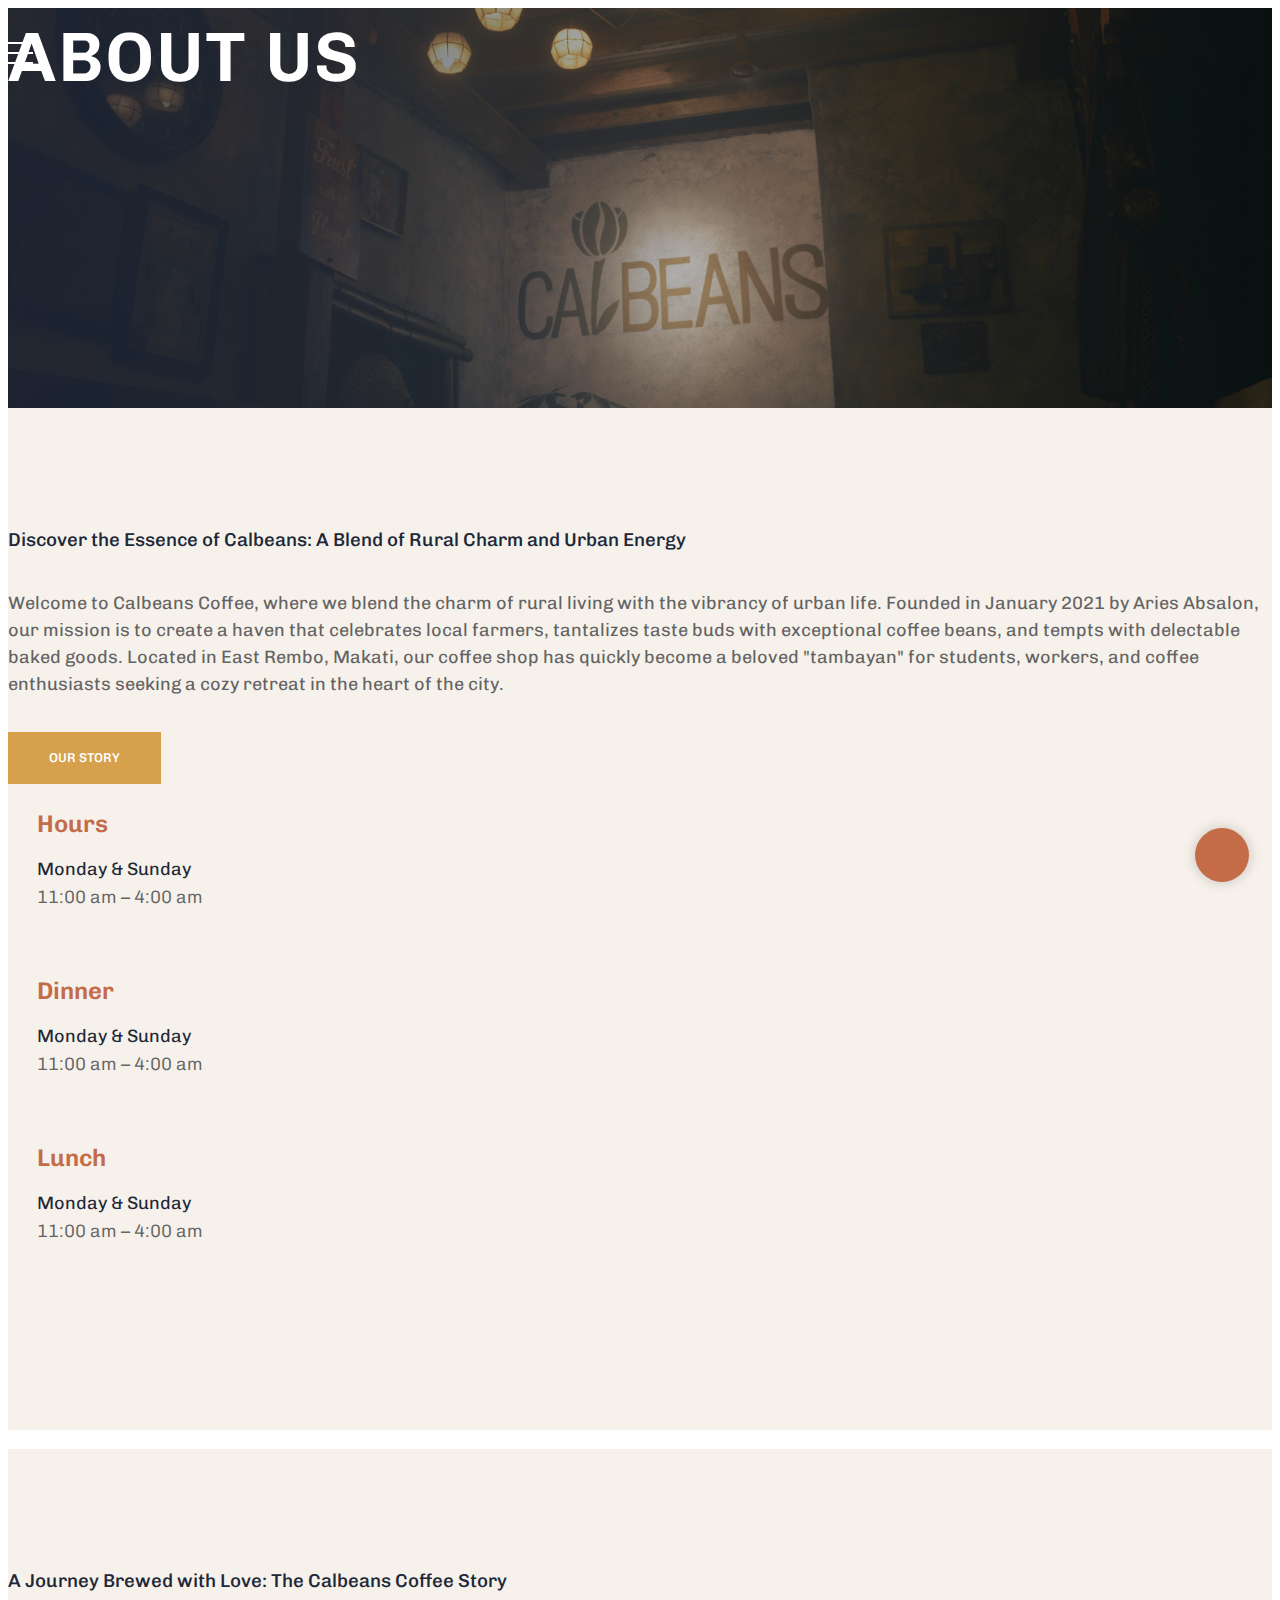
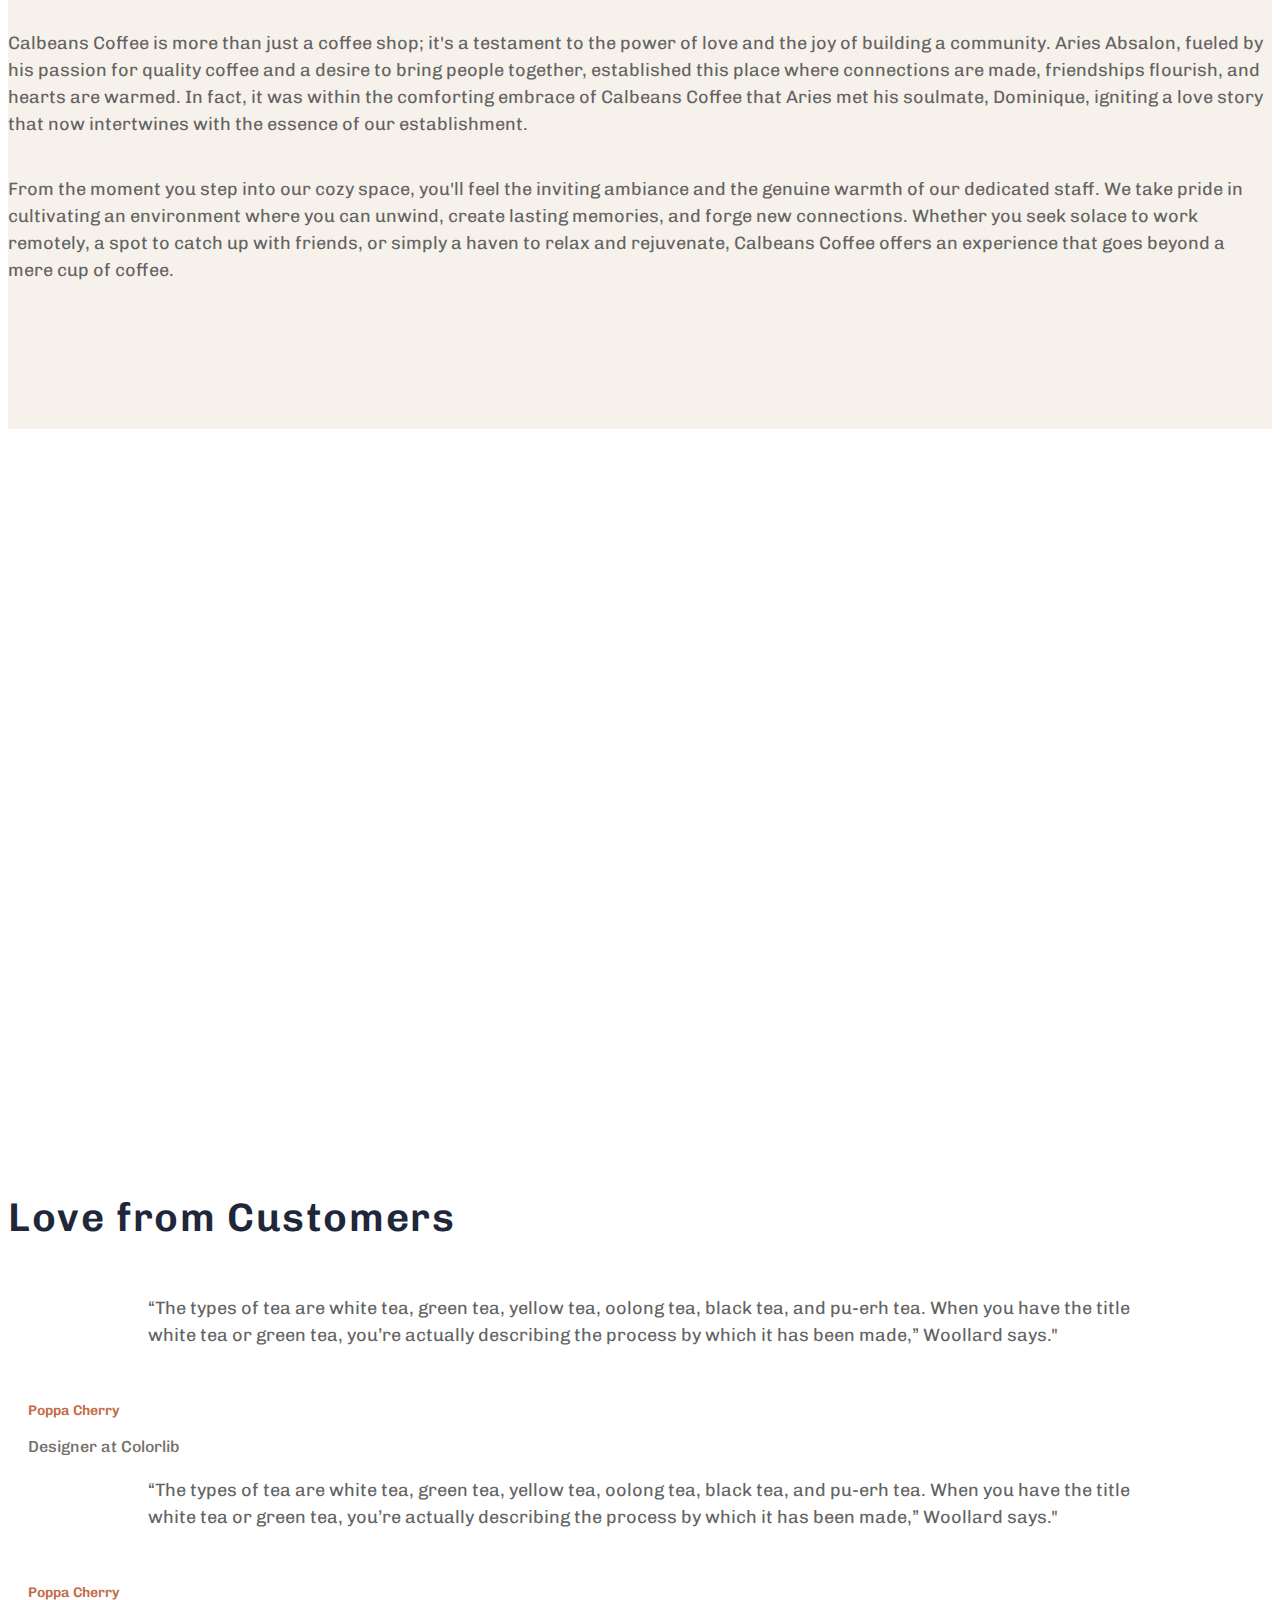
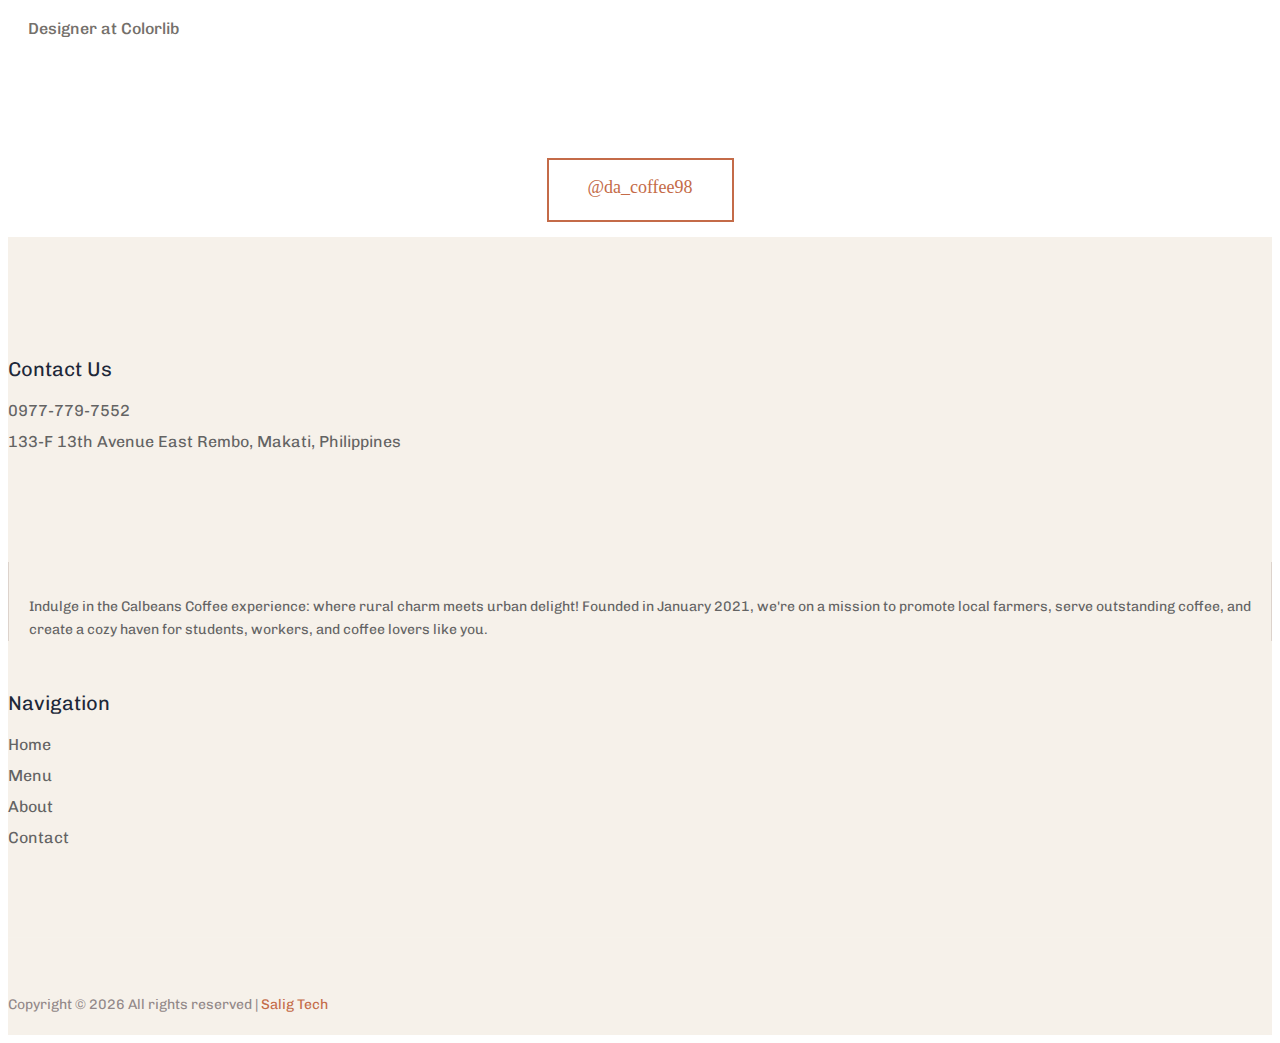
==== commit 8ae01e82: "edit about.html  - add about calbeans and our story section  - add copywriting for about and our sto" ====
--- a/about.html
+++ b/about.html
@@ -121,10 +121,10 @@
                       <a href="menu.html">Menu</a>
                     </li>
                     <li class="click-menu">
-                      <a href="events.html">Events</a>
+                      <a href="about.html">About Us</a>
                     </li>
                     <li class="click-menu">
-                      <a href="contact.html">Contact us</a>
+                      <a href="contact.html">Contact Us</a>
                     </li>
                   </ul>
                 </nav>
@@ -132,8 +132,8 @@
 
               <div class="menu-footer">
                 <a href="#" class="btn_01 mb-30">Order Online</a>
-                <p>+10 (88) 237 3782</p>
-                <p>88/A, Green lane, Monaka CA 92032</p>
+                <p>(+63) 977 779 7552</p>
+                <p>133-F 13th Avenue East Rembo, Makati, Philippines</p>
 
                 <div class="sidebar-social">
                   <a href="https://www.fb.com/sai4ull"
@@ -175,21 +175,30 @@
             <div class="offset-xxl-1 col-xxl-6 col-xl-6 col-lg-6 col-md-9">
               <div class="about-caption">
                 <div class="section-tittle mb-25">
-                  <h2>
-                    A boutique and fun cafe that brought together coffee
-                    cultures of the whole world in California.
-                  </h2>
+                  <h3>
+                    Discover the Essence of Calbeans: A Blend of Rural Charm and
+                    Urban Energy
+                  </h3>
                   <p class="pt-20">
-                    Duis congue sapien non mauris tristique, eu porttitor arcu
-                    feugiat. Quisque sit amet quam sodales, porttitor lectus
-                    vitae, consectetur est. Curabitur ac erat vel mi auctor
-                    gravida eu in ex. Nulla lorem turpis, faucibus vitae
-                    condimentum non, auctor id urna. Maecenas vitae volutpat
-                    magna.
+                    Welcome to Calbeans Coffee, where we blend the charm of
+                    rural living with the vibrancy of urban life. Founded in
+                    January 2021 by Aries Absalon, our mission is to create a
+                    haven that celebrates local farmers, tantalizes taste buds
+                    with exceptional coffee beans, and tempts with delectable
+                    baked goods. Located in East Rembo, Makati, our coffee shop
+                    has quickly become a beloved "tambayan" for students,
+                    workers, and coffee enthusiasts seeking a cozy retreat in
+                    the heart of the city.
                   </p>
-                  <div class="singneture mt-40">
+
+                  <br />
+                  <a href="#our_story" class="genric-btn primary e-large"
+                    >OUR STORY</a
+                  >
+                  <!-- REPLACE IMAGE HERE -->
+                  <!-- <div class="singneture mt-40">
                     <img src="assets/img/gallery/singneture.png" alt="" />
-                  </div>
+                  </div> -->
                 </div>
               </div>
             </div>
@@ -251,6 +260,87 @@
           </div>
         </div>
       </div>
+
+      <section class="about-area section-padding" id="our_story">
+        <div class="container">
+          <div class="row">
+            <div class="offset-xxl-1 col-xxl-6 col-xl-6 col-lg-6 col-md-9">
+              <div class="about-caption">
+                <div class="section-tittle mb-25">
+                  <h3>A Journey Brewed with Love: The Calbeans Coffee Story</h3>
+                  <p class="pt-20">
+                    Calbeans Coffee is more than just a coffee shop; it's a
+                    testament to the power of love and the joy of building a
+                    community. Aries Absalon, fueled by his passion for quality
+                    coffee and a desire to bring people together, established
+                    this place where connections are made, friendships flourish,
+                    and hearts are warmed. In fact, it was within the comforting
+                    embrace of Calbeans Coffee that Aries met his soulmate,
+                    Dominique, igniting a love story that now intertwines with
+                    the essence of our establishment.
+                  </p>
+                  <p class="pt-20">
+                    From the moment you step into our cozy space, you'll feel
+                    the inviting ambiance and the genuine warmth of our
+                    dedicated staff. We take pride in cultivating an environment
+                    where you can unwind, create lasting memories, and forge new
+                    connections. Whether you seek solace to work remotely, a
+                    spot to catch up with friends, or simply a haven to relax
+                    and rejuvenate, Calbeans Coffee offers an experience that
+                    goes beyond a mere cup of coffee.
+                  </p>
+                  <!-- REPLACE IMAGE -->
+                  <!-- <div class="singneture mt-40">
+                    <img src="assets/img/gallery/singneture.png" alt="" />
+                  </div> -->
+                </div>
+              </div>
+            </div>
+            <!-- HOURS AND LOCATION SECTION -->
+            <!-- <div class="offset-xl-1 col-xxl-4 col-xl-5 col-lg-5 col-md-12">
+              <div class="row">
+                <div class="col-lg-6 col-md-4 col-sm-6">
+                  <div class="support-caption mb-50">
+                    <div class="single-info">
+                      <div class="contents">
+                        <h4>Hours</h4>
+                        <p>Monday & Sunday</p>
+                        <span>11:00 am – 4:00 am</span>
+                      </div>
+                    </div>
+                  </div>
+                </div>
+                <div class="col-lg-6 col-md-4 col-sm-6">
+                  <div class="support-caption mb-50">
+                    <div class="single-info">
+                      <div class="contents">
+                        <h4>Dinner</h4>
+                        <p>Monday & Sunday</p>
+                        <span>11:00 am – 4:00 am</span>
+                      </div>
+                    </div>
+                  </div>
+                </div>
+                <div class="col-lg-6 col-md-4 col-sm-6">
+                  <div class="support-caption mb-50">
+                    <div class="single-info">
+                      <div class="contents">
+                        <h4>Lunch</h4>
+                        <p>Monday & Sunday</p>
+                        <span>11:00 am – 4:00 am</span>
+                      </div>
+                    </div>
+                  </div>
+                </div>
+              </div>
+            </div> -->
+          </div>
+        </div>
+        <!-- REPLACE IMAGE -->
+        <!-- <div class="about-shape d-none d-lg-block">
+          <img src="assets/img/gallery/about-shape.png" alt="" />
+        </div> -->
+      </section>
 
       <section
         class="our-services-area section-padding section-img-bg2"
@@ -517,11 +607,8 @@
                   <ul>
                     <li><a href="index.html">Home</a></li>
                     <li><a href="menu.html">Menu</a></li>
-                    <li><a href="#">Event</a></li>
-                    <!-- TODO: Webpage does not exist -->
-                    <!-- <li><a href="gallery.html">Gallery</a></li> -->
-                    <li><a href="contact.html">Contacts</a></li>
-                    <!-- <li><a href="#">About Us</a></li> TODO: Webpage does not exist -->
+                    <li><a href="about.html">About</a></li>
+                    <li><a href="contact.html">Contact</a></li>
                   </ul>
                 </div>
               </section>
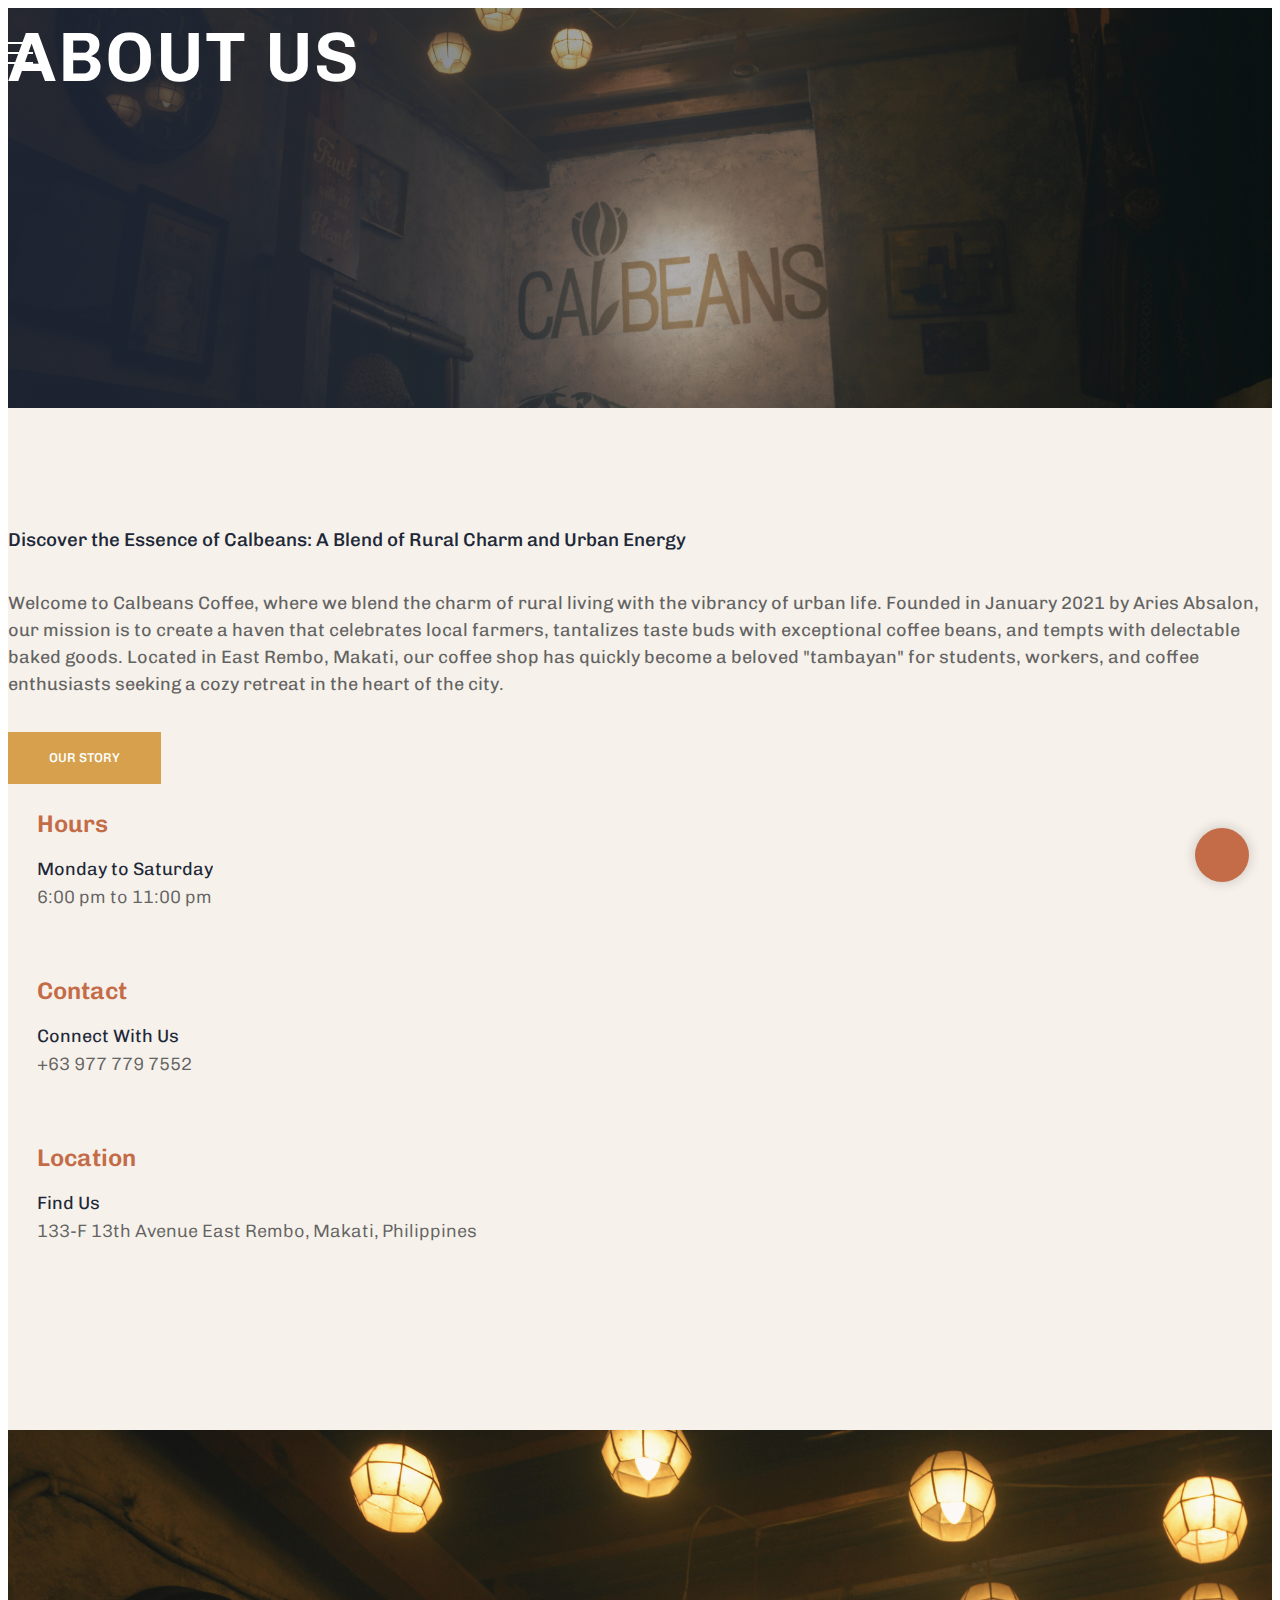
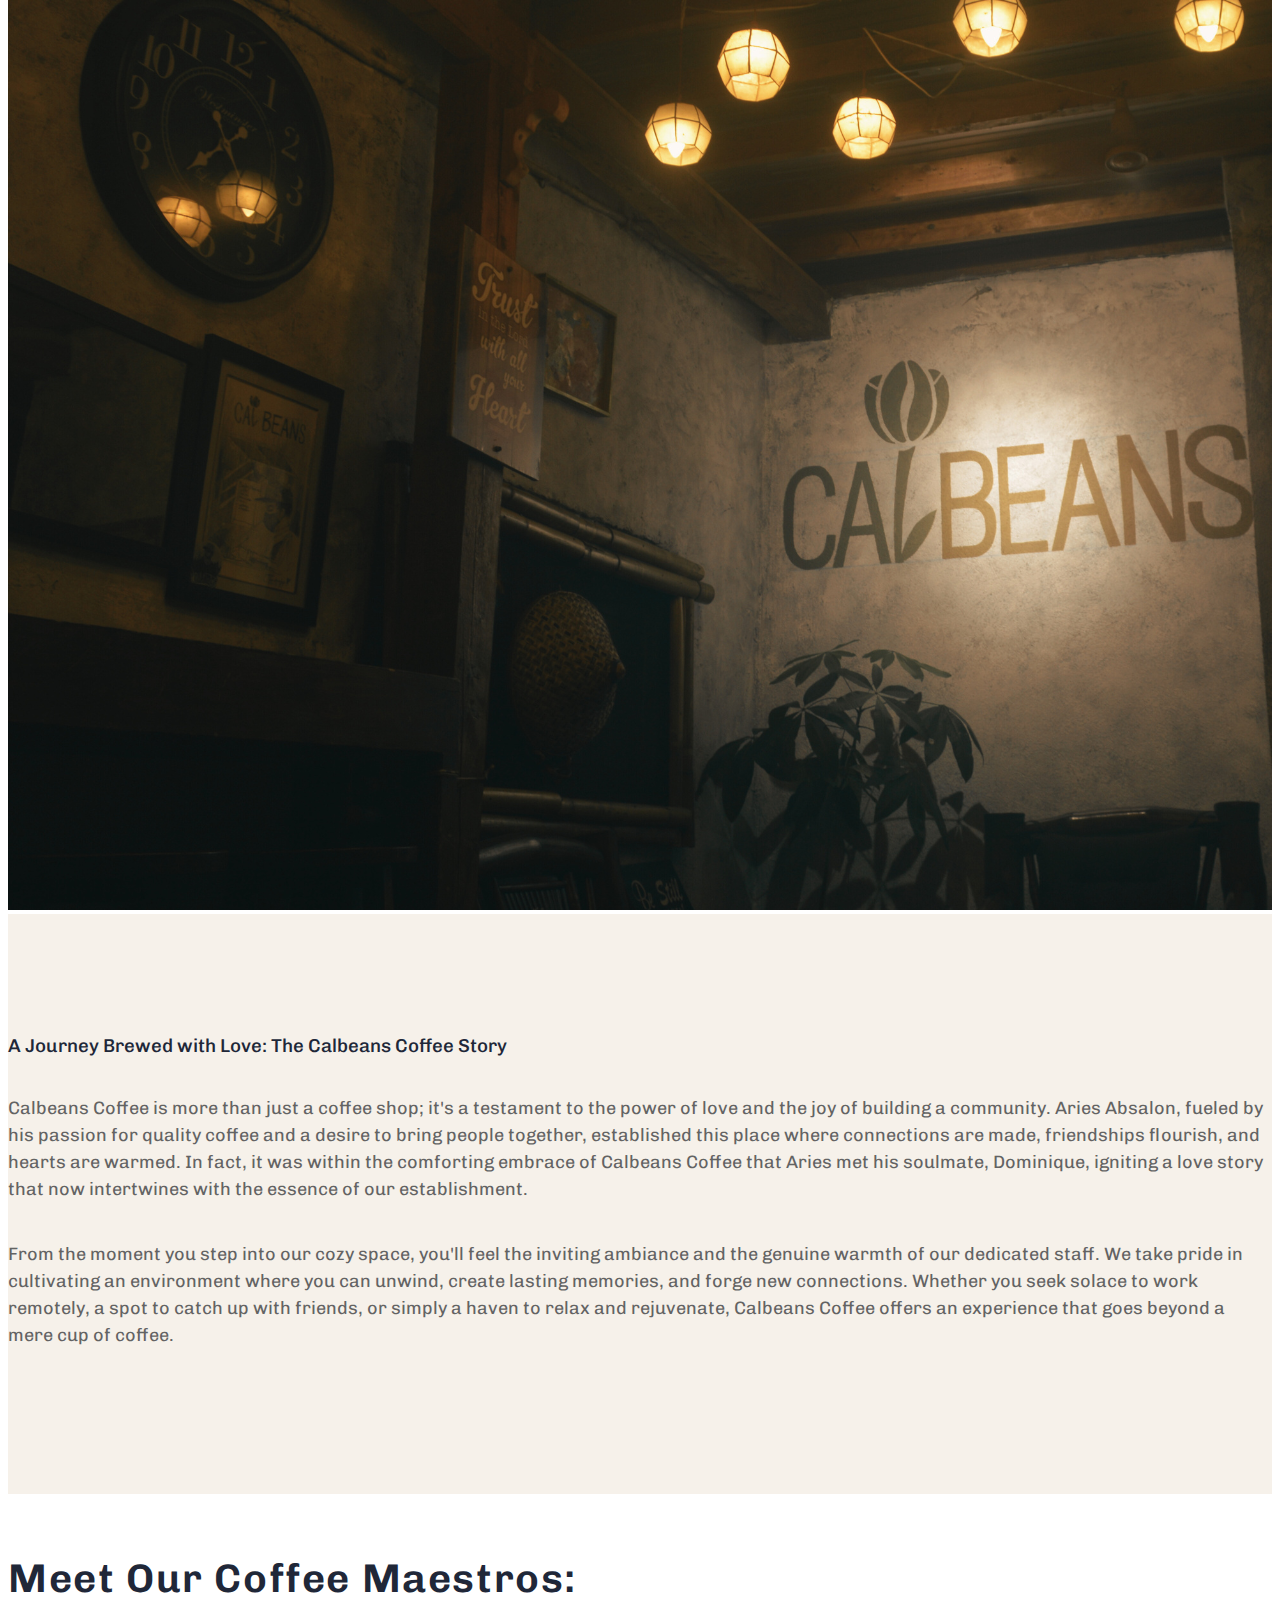
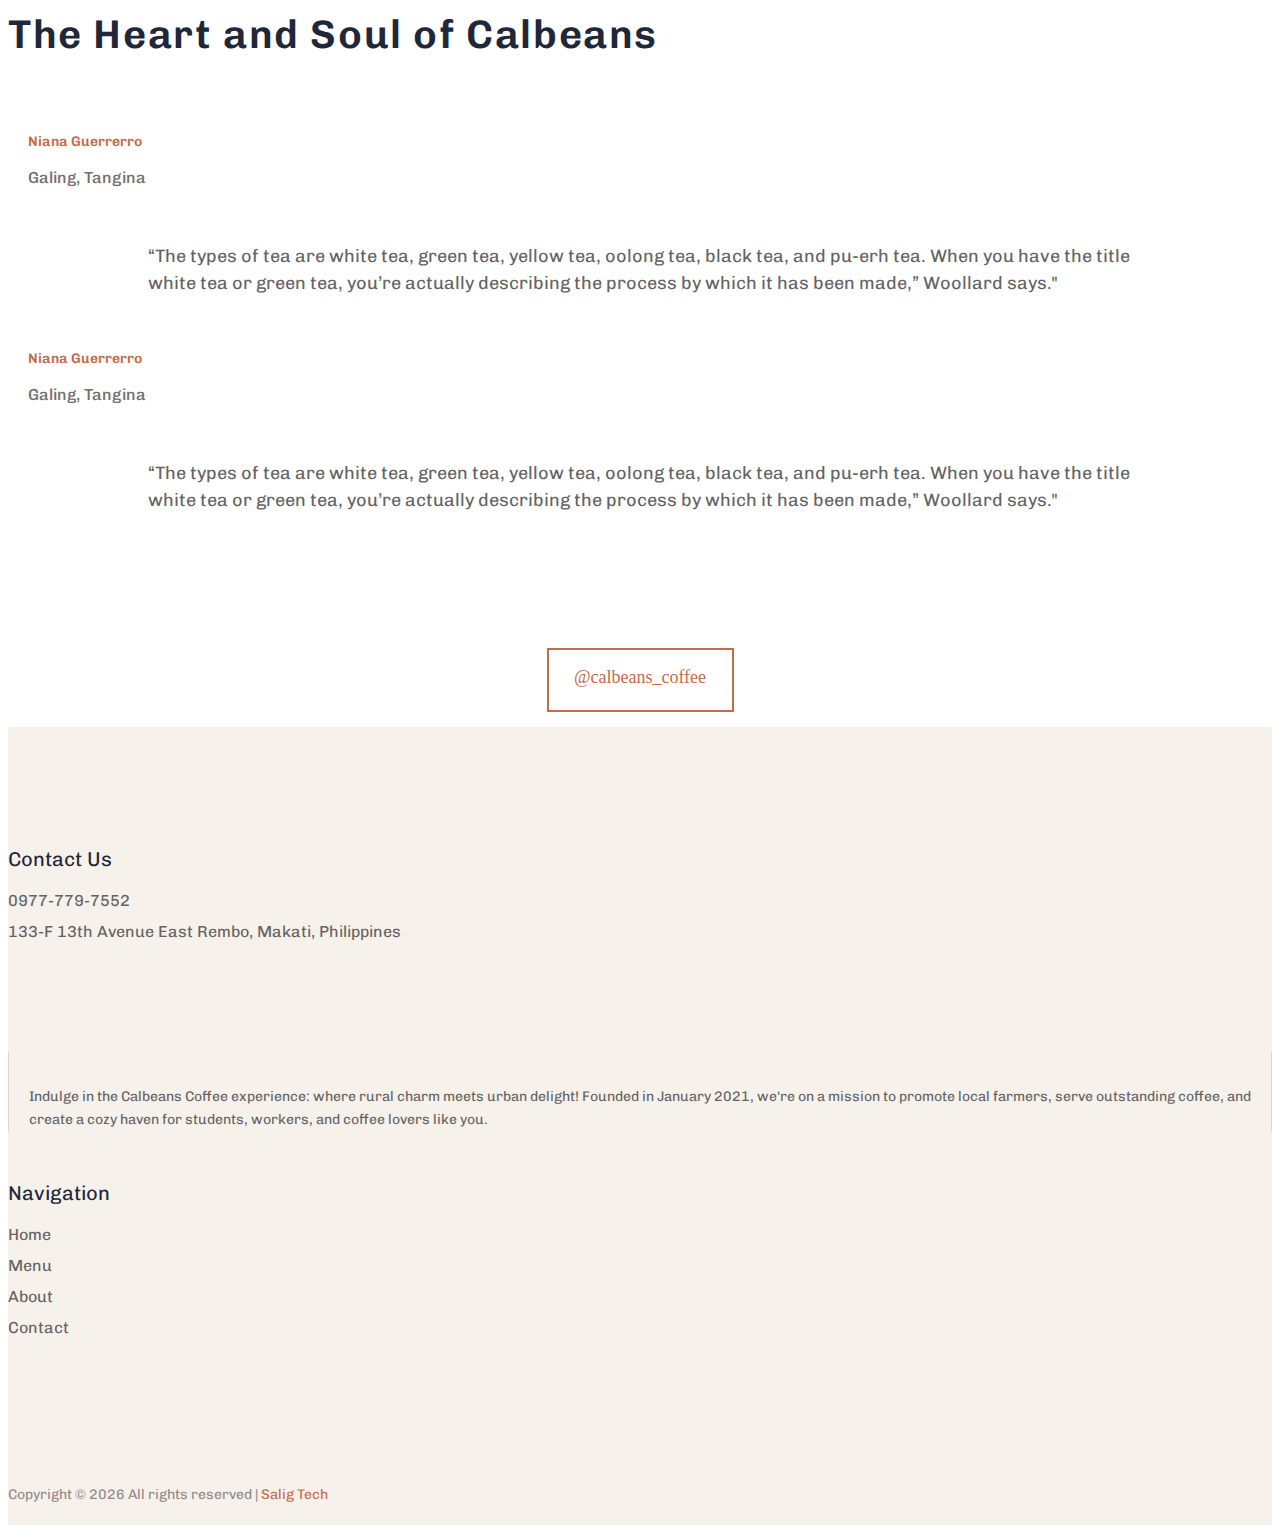
==== commit 76cacff9: "edit about  - fix our staff image size (for presentation only)  - edit images" ====
--- a/about.html
+++ b/about.html
@@ -209,19 +209,20 @@
                     <div class="single-info">
                       <div class="contents">
                         <h4>Hours</h4>
-                        <p>Monday & Sunday</p>
-                        <span>11:00 am – 4:00 am</span>
-                      </div>
-                    </div>
-                  </div>
-                </div>
+                        <p>Monday to Saturday</p>
+                        <span>6:00 pm to 11:00 pm</span>
+                      </div>
+                    </div>
+                  </div>
+                </div>
+                <!-- FIND REPLACEMENT FOR CONTENT HERE -->
                 <div class="col-lg-6 col-md-4 col-sm-6">
                   <div class="support-caption mb-50">
                     <div class="single-info">
                       <div class="contents">
-                        <h4>Dinner</h4>
-                        <p>Monday & Sunday</p>
-                        <span>11:00 am – 4:00 am</span>
+                        <h4>Contact</h4>
+                        <p>Connect With Us</p>
+                        <span>+63 977 779 7552</span>
                       </div>
                     </div>
                   </div>
@@ -230,13 +231,17 @@
                   <div class="support-caption mb-50">
                     <div class="single-info">
                       <div class="contents">
-                        <h4>Lunch</h4>
-                        <p>Monday & Sunday</p>
-                        <span>11:00 am – 4:00 am</span>
-                      </div>
-                    </div>
-                  </div>
-                </div>
+                        <h4>Location</h4>
+                        <p>Find Us</p>
+                        <span
+                          >133-F 13th Avenue East Rembo, Makati,
+                          Philippines</span
+                        >
+                      </div>
+                    </div>
+                  </div>
+                </div>
+                <!--  -->
               </div>
             </div>
           </div>
@@ -252,7 +257,7 @@
           <div class="row">
             <div class="col-lg-12">
               <img
-                src="assets/img/gallery/section-full.jpg"
+                src="assets/img/gallery/section-full.png"
                 alt=""
                 class="w-100"
               />
@@ -342,7 +347,8 @@
         </div> -->
       </section>
 
-      <section
+      <!-- START OF SERVICES SECTION (USE FOR ADDITIONAL PAGE - OUR STAFF) -->
+      <!-- <section
         class="our-services-area section-padding section-img-bg2"
         data-background="assets/img/gallery/section-bg1.jpg"
       >
@@ -404,9 +410,11 @@
             </div>
           </div>
         </div>
-      </section>
-
-      <div class="gallery-area">
+      </section> -->
+      <!-- END OF SERVICES SECTION -->
+
+      <!-- START OF GALLERY AREA -->
+      <!-- <div class="gallery-area">
         <div class="container">
           <div class="row">
             <div class="col-lg-6 offset-xl-1 col-md-6 col-sm-6">
@@ -447,14 +455,19 @@
             </div>
           </div>
         </div>
-      </div>
-
+      </div> -->
+      <!-- END OF GALLERY AREA -->
+
+      <!-- START OF TESTIOMINALS SECTION (REFURBISH TO OUR STAFF) -->
       <section class="testimonial-area testimonial-padding">
         <div class="container">
           <div class="row">
             <div class="col-xl-12">
               <div class="section-tittle mb-50 text-center">
-                <h2>Love from Customers</h2>
+                <h2>
+                  Meet Our Coffee Maestros:
+                  <br />The Heart and Soul of Calbeans
+                </h2>
               </div>
             </div>
           </div>
@@ -463,7 +476,23 @@
               <div class="h1-testimonial-active">
                 <div class="single-testimonial text-center">
                   <div class="testimonial-caption">
-                    <div class="testimonial-top-cap">
+                    <div
+                      class="testimonial-founder d-flex align-items-center justify-content-center"
+                    >
+                      <div class="founder-img">
+                        <img
+                          src="assets/img/gallery/testimonials-icon.png"
+                          alt=""
+                          width="67px"
+                        />
+                      </div>
+                      <div class="founder-text">
+                        <span>Niana Guerrerro</span>
+                        <p>Galing, Tangina</p>
+                      </div>
+                    </div>
+
+                    <div class="testimonial-top-cap pt-20">
                       <p>
                         “The types of tea are white tea, green tea, yellow tea,
                         oolong tea, black tea, and pu-erh tea. When you have the
@@ -471,42 +500,34 @@
                         the process by which it has been made,” Woollard says."
                       </p>
                     </div>
-
+                  </div>
+                </div>
+
+                <div class="single-testimonial text-center">
+                  <div class="testimonial-caption">
                     <div
                       class="testimonial-founder d-flex align-items-center justify-content-center"
                     >
                       <div class="founder-img">
-                        <img src="assets/img/gallery/founder-img.png" alt="" />
+                        <img
+                          src="assets/img/gallery/testimonials-icon.png"
+                          alt=""
+                          width="67px"
+                        />
                       </div>
                       <div class="founder-text">
-                        <span>Poppa Cherry</span>
-                        <p>Designer at Colorlib</p>
-                      </div>
-                    </div>
-                  </div>
-                </div>
-
-                <div class="single-testimonial text-center">
-                  <div class="testimonial-caption">
-                    <div class="testimonial-top-cap">
+                        <span>Niana Guerrerro</span>
+                        <p>Galing, Tangina</p>
+                      </div>
+                    </div>
+
+                    <div class="testimonial-top-cap pt-20">
                       <p>
                         “The types of tea are white tea, green tea, yellow tea,
                         oolong tea, black tea, and pu-erh tea. When you have the
                         title white tea or green tea, you’re actually describing
                         the process by which it has been made,” Woollard says."
                       </p>
-                    </div>
-
-                    <div
-                      class="testimonial-founder d-flex align-items-center justify-content-center"
-                    >
-                      <div class="founder-img">
-                        <img src="assets/img/gallery/founder-img.png" alt="" />
-                      </div>
-                      <div class="founder-text">
-                        <span>Poppa Cherry</span>
-                        <p>Designer at Colorlib</p>
-                      </div>
                     </div>
                   </div>
                 </div>
@@ -538,7 +559,7 @@
                 </div>
               </div>
 
-              <a href="#" class="insta-btn">@da_coffee98</a>
+              <a href="#" class="insta-btn">@calbeans_coffee</a>
             </div>
           </div>
         </div>
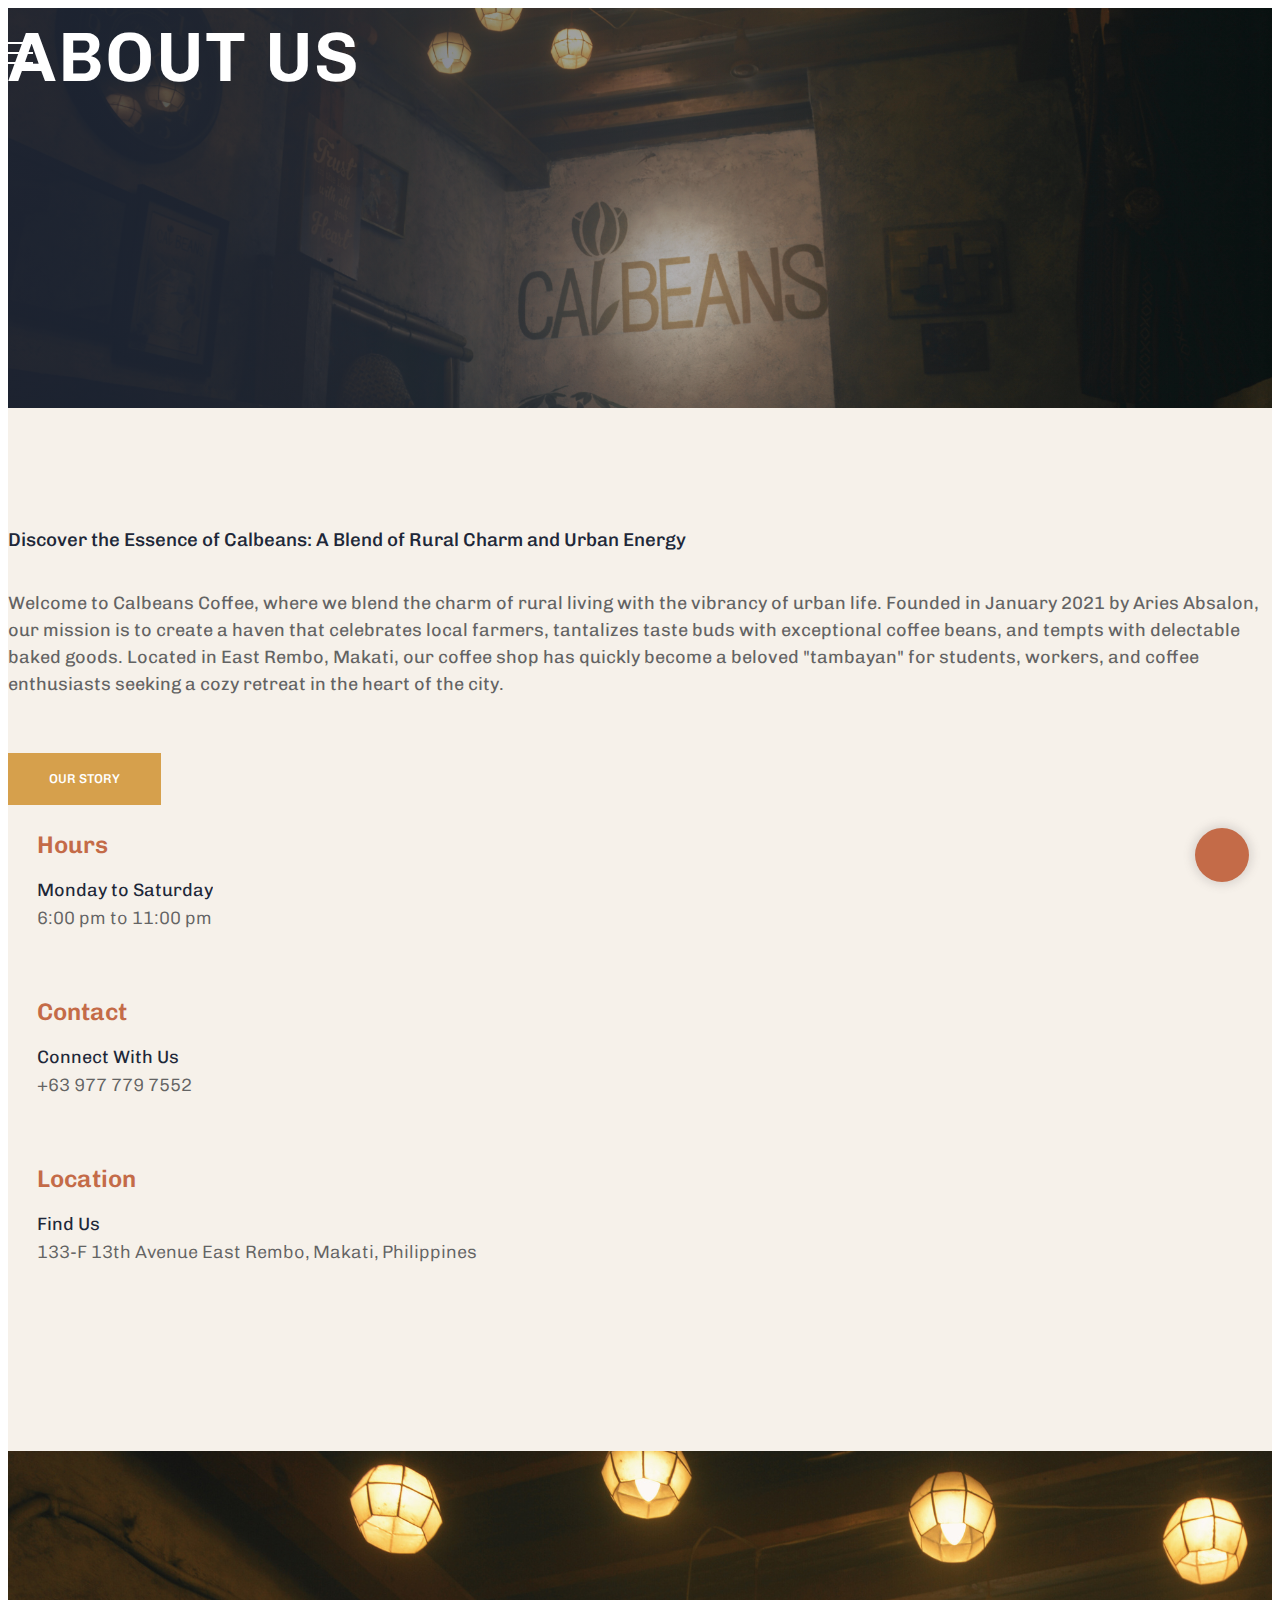
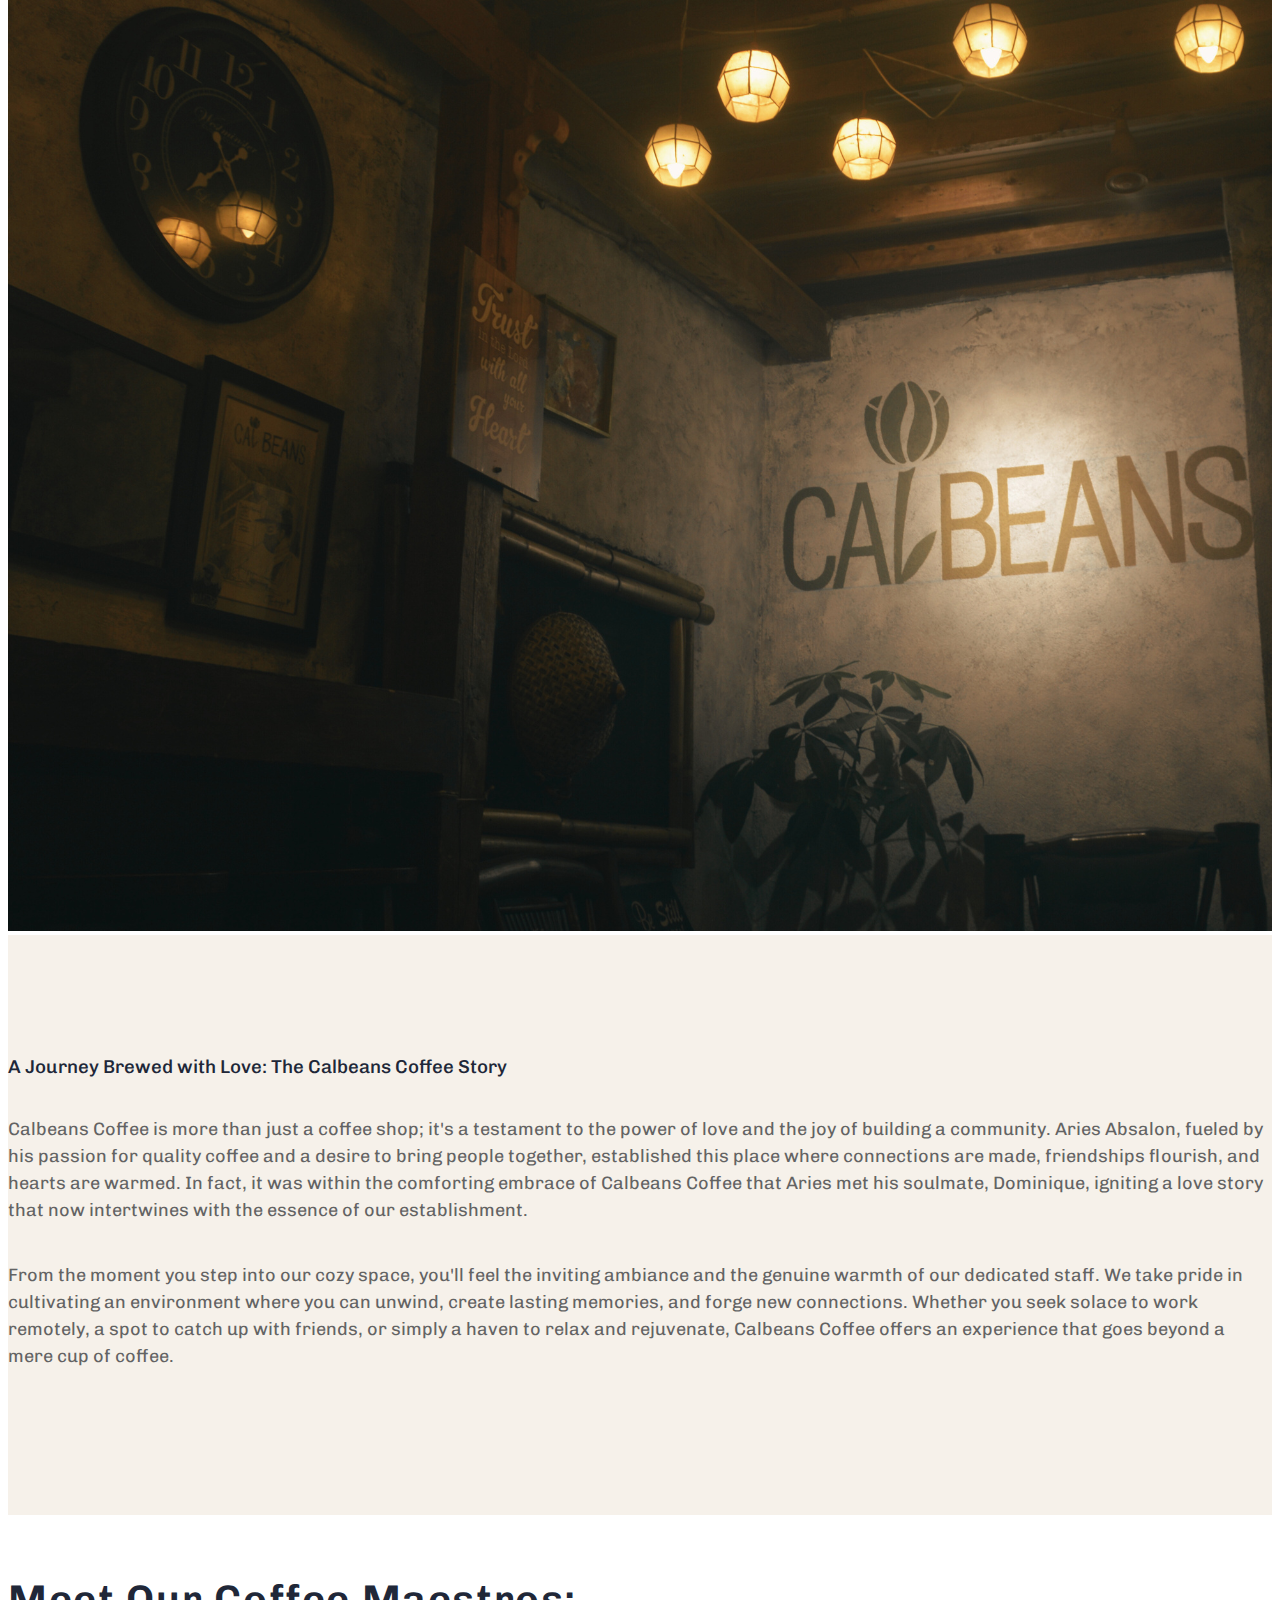
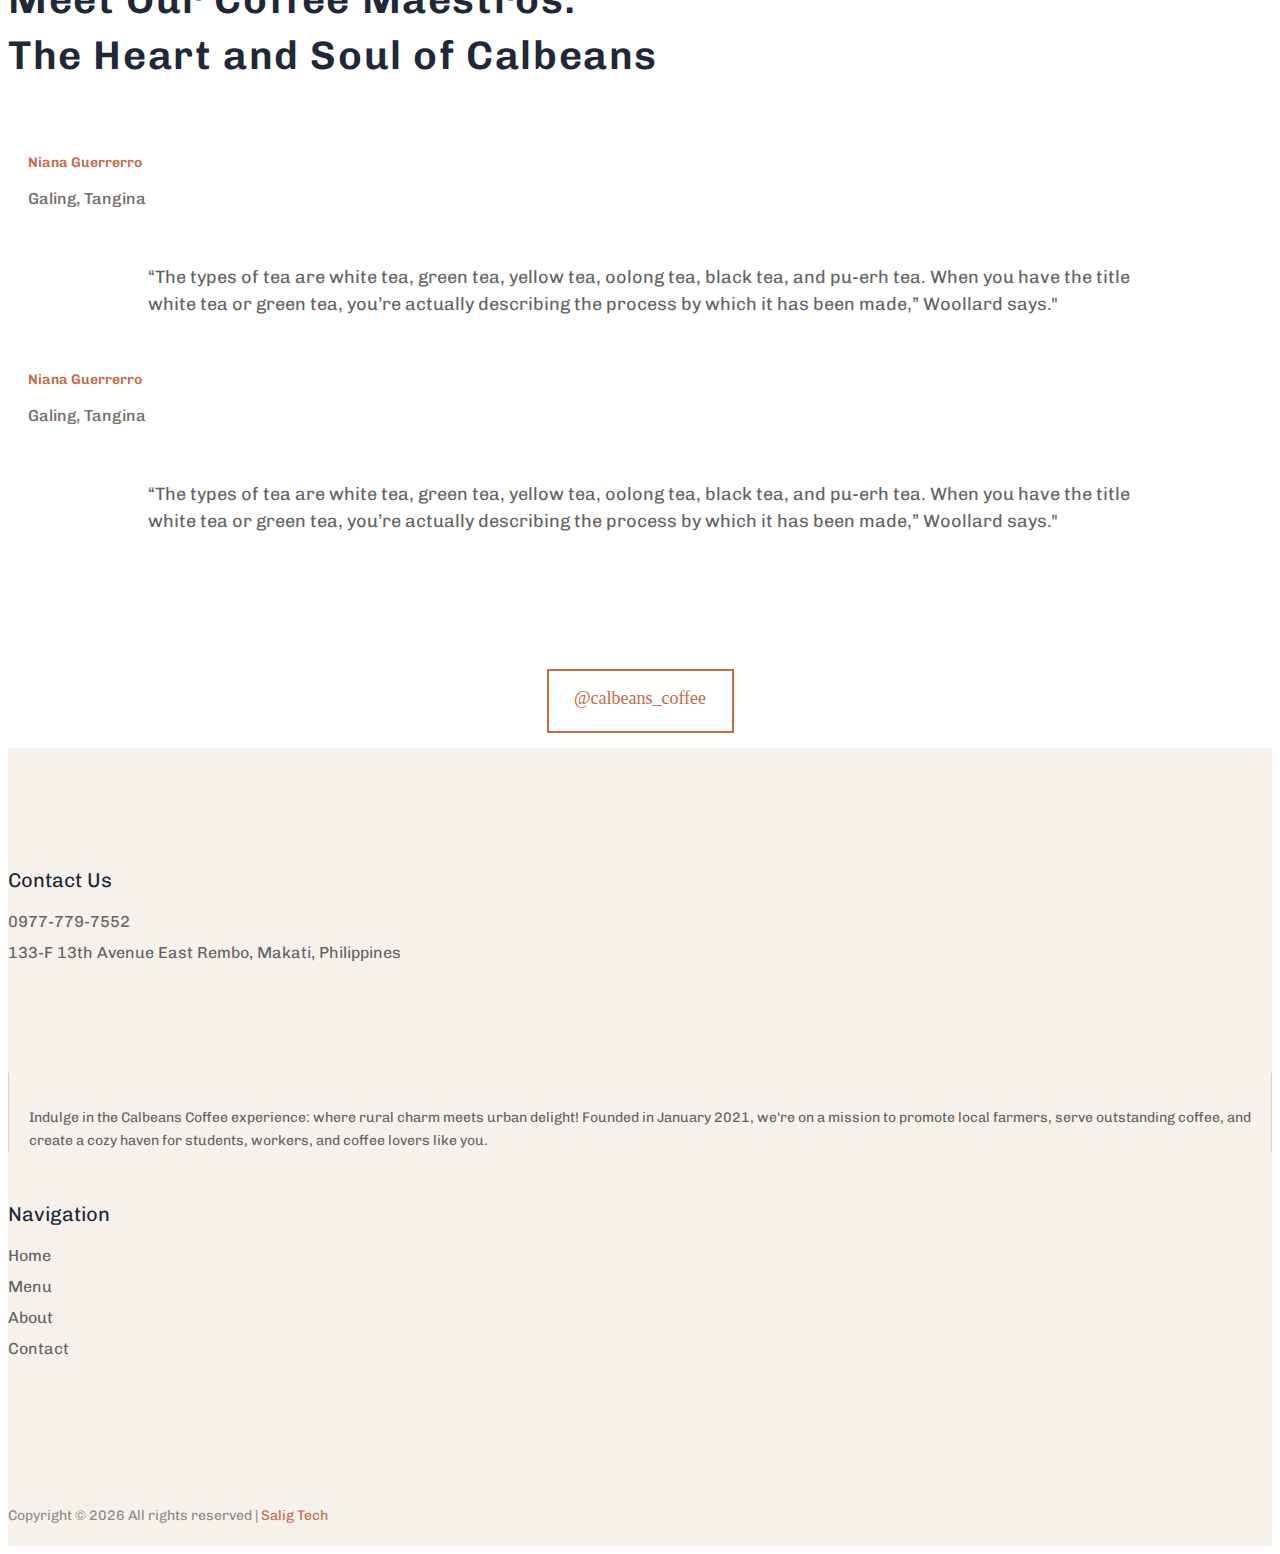
==== commit 50e23e60: "edit buttons + header texts in menu" ====
--- a/about.html
+++ b/about.html
@@ -191,8 +191,7 @@
                     the heart of the city.
                   </p>
 
-                  <br />
-                  <a href="#our_story" class="genric-btn primary e-large"
+                  <a href="#our_story" class="genric-btn primary e-large mt-40"
                     >OUR STORY</a
                   >
                   <!-- REPLACE IMAGE HERE -->
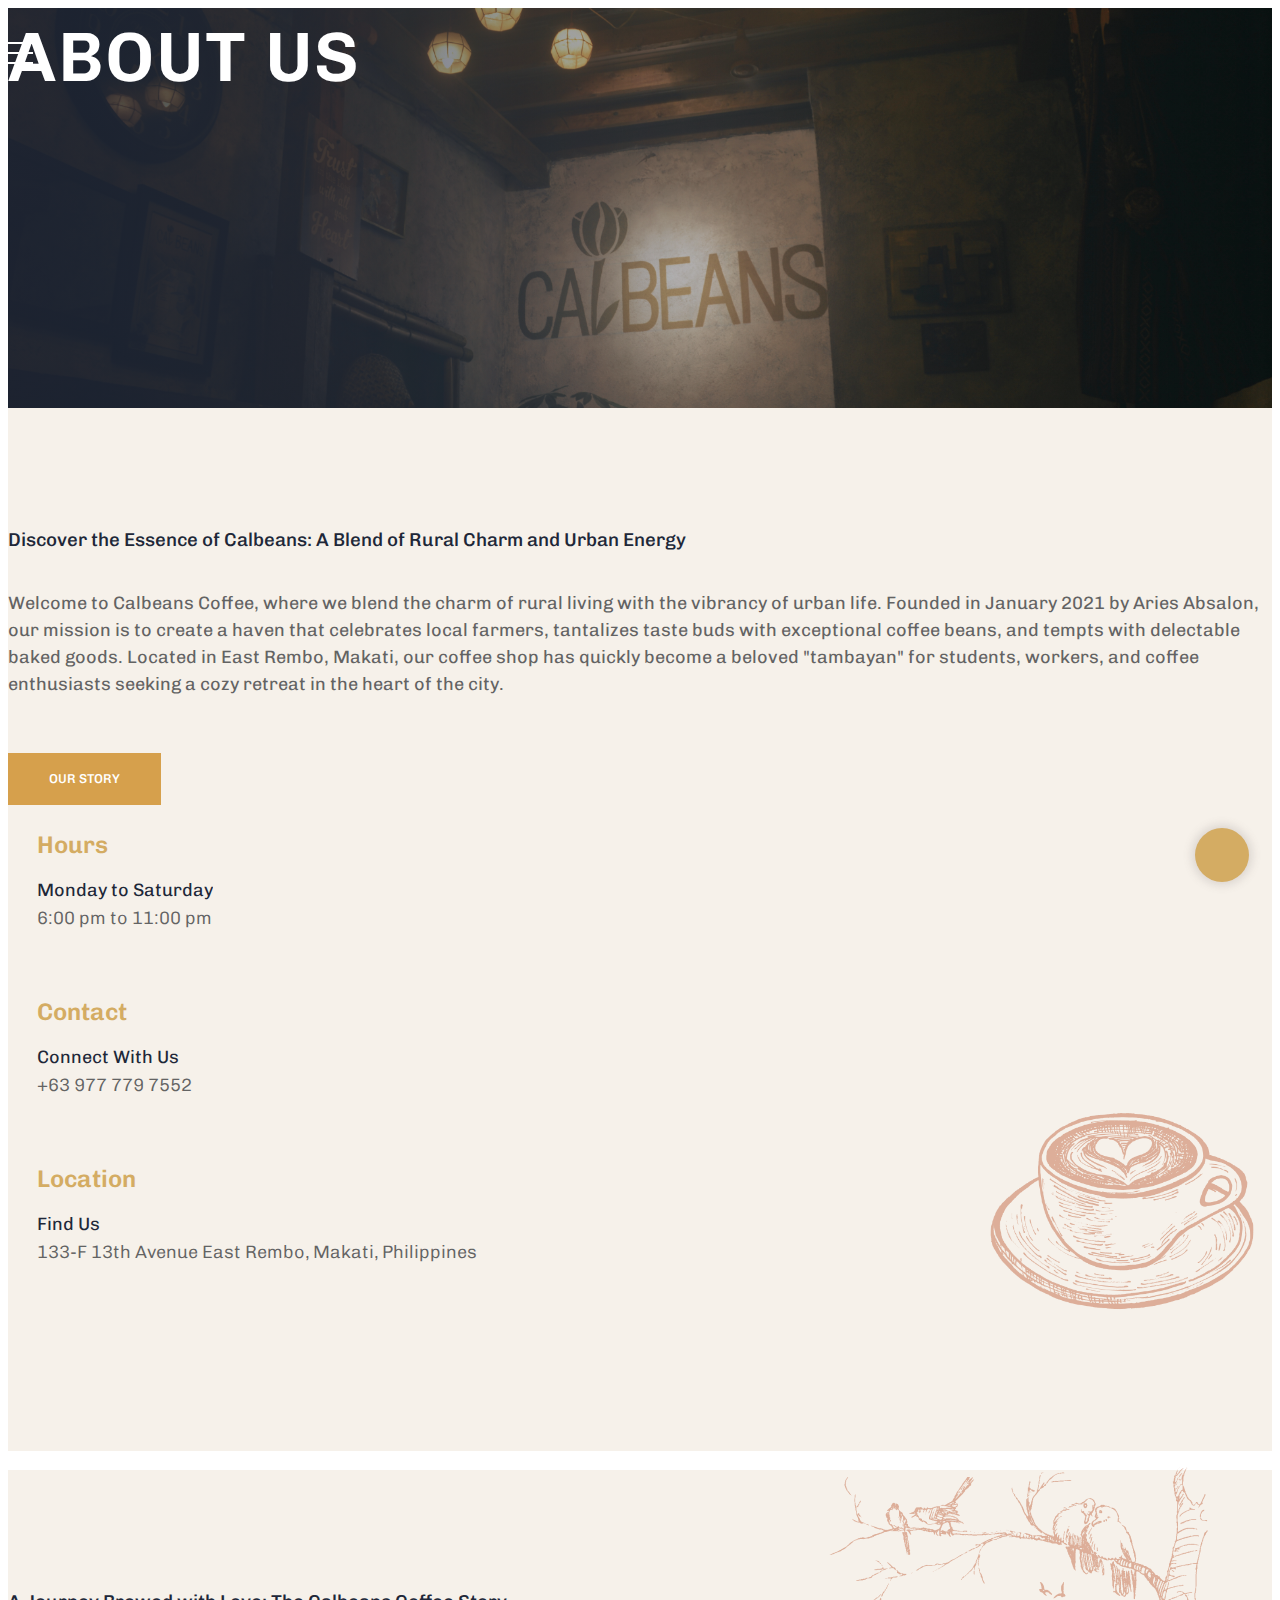
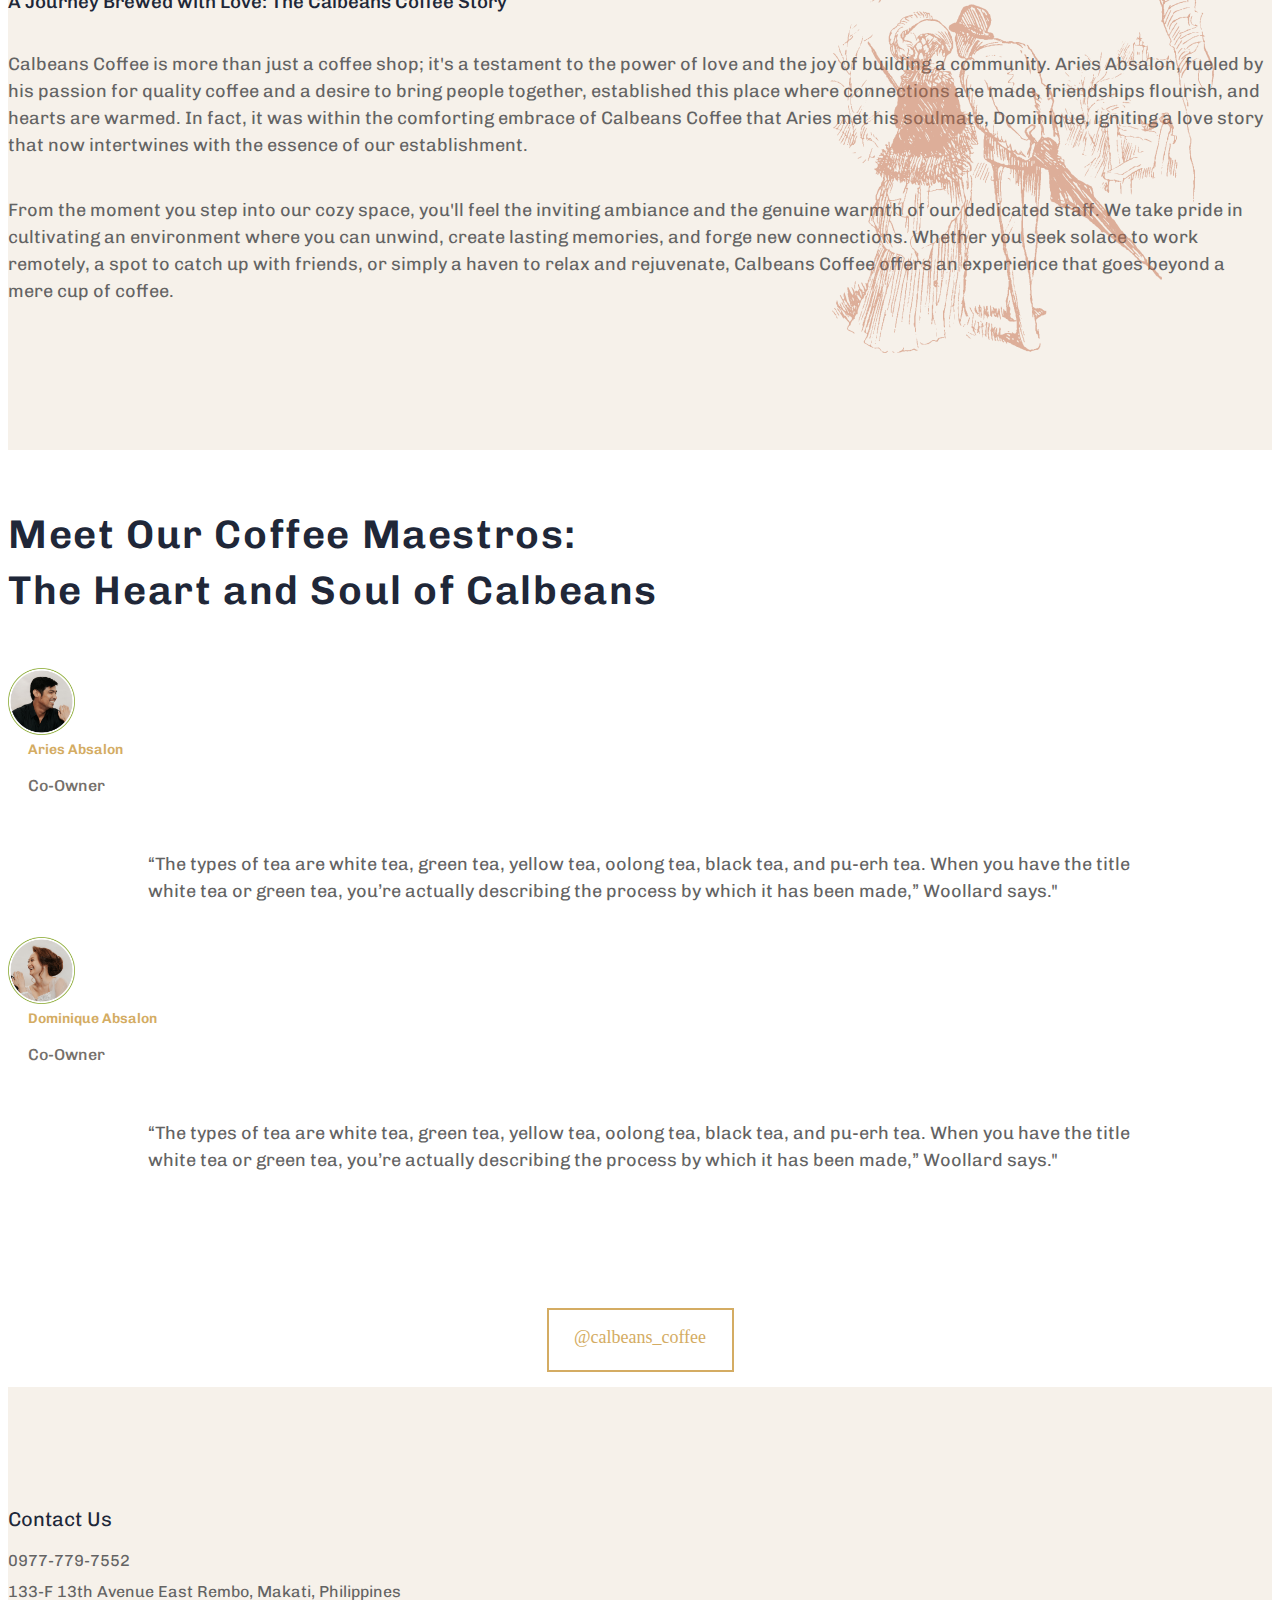
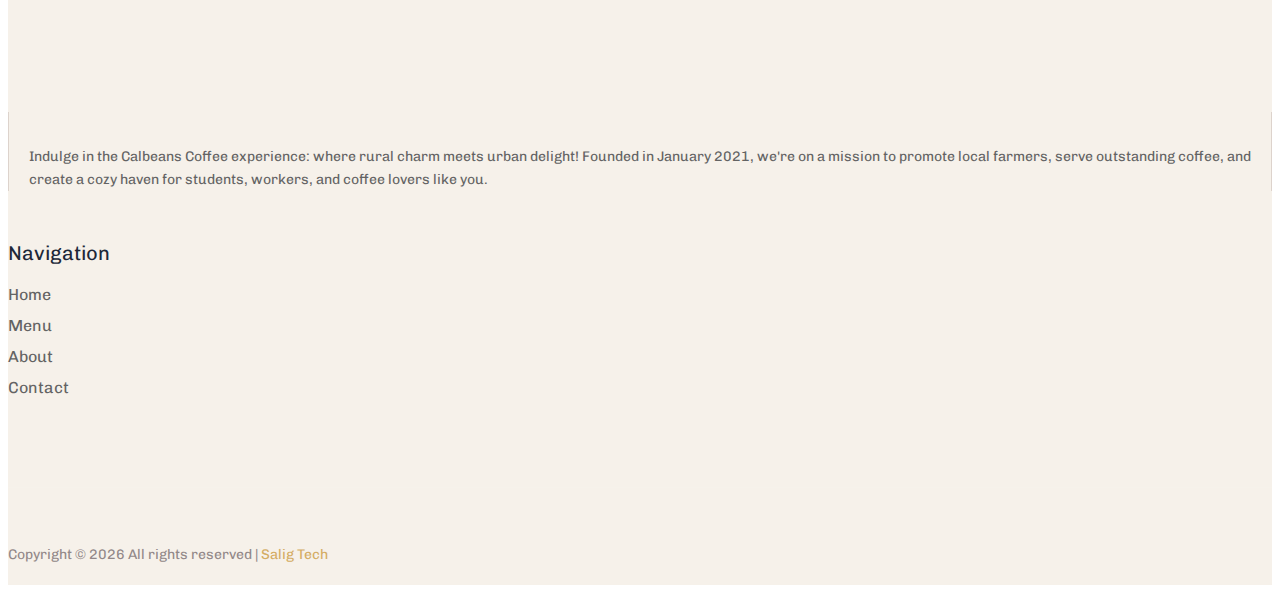
==== commit 0944b2d1: "Merge branch 'master' of https://github.com/salig-dev/calbeans" ====
--- a/about.html
+++ b/about.html
@@ -152,7 +152,7 @@
       <section class="slider-area position-relative">
         <div class="slider-active">
           <div
-            class="single-slider slider-height2 hero-overly slider-bg2 d-flex align-items-end"
+            class="single-slider slider-height2 hero-overly slider-bg2 about-header d-flex align-items-end"
           >
             <div class="container position-relative">
               <div class="row">
@@ -247,7 +247,11 @@
         </div>
 
         <div class="about-shape d-none d-lg-block">
-          <img src="assets/img/gallery/about-shape.png" alt="" />
+          <img
+            src="assets/img/gallery/shape_2.png"
+            alt=""
+            style="width: 30%; float: right"
+          />
         </div>
       </section>
 
@@ -256,7 +260,7 @@
           <div class="row">
             <div class="col-lg-12">
               <img
-                src="assets/img/gallery/section-full.png"
+                src="assets/img/gallery/about-hero.png"
                 alt=""
                 class="w-100"
               />
@@ -341,9 +345,13 @@
           </div>
         </div>
         <!-- REPLACE IMAGE -->
-        <!-- <div class="about-shape d-none d-lg-block">
-          <img src="assets/img/gallery/about-shape.png" alt="" />
-        </div> -->
+        <div class="about-shape d-none d-lg-block">
+          <img
+            src="assets/img/gallery/shape_1.png"
+            alt=""
+            style="width: 50%; float: right"
+          />
+        </div>
       </section>
 
       <!-- START OF SERVICES SECTION (USE FOR ADDITIONAL PAGE - OUR STAFF) -->
@@ -480,14 +488,14 @@
                     >
                       <div class="founder-img">
                         <img
-                          src="assets/img/gallery/testimonials-icon.png"
+                          src="assets/img/gallery/founder_1.png"
                           alt=""
                           width="67px"
                         />
                       </div>
                       <div class="founder-text">
-                        <span>Niana Guerrerro</span>
-                        <p>Galing, Tangina</p>
+                        <span>Aries Absalon</span>
+                        <p>Co-Owner</p>
                       </div>
                     </div>
 
@@ -509,14 +517,14 @@
                     >
                       <div class="founder-img">
                         <img
-                          src="assets/img/gallery/testimonials-icon.png"
+                          src="assets/img/gallery/founder_2.png"
                           alt=""
                           width="67px"
                         />
                       </div>
                       <div class="founder-text">
-                        <span>Niana Guerrerro</span>
-                        <p>Galing, Tangina</p>
+                        <span>Dominique Absalon</span>
+                        <p>Co-Owner</p>
                       </div>
                     </div>
 
--- a/assets/css/style.css
+++ b/assets/css/style.css
@@ -58,6 +58,10 @@
 }
 .clear {
   clear: both;
+}
+
+.d-unset{
+  display: unset !important;
 }
 
 .mx-auto {
@@ -328,7 +332,7 @@
 }
 .nice-select {
   line-height: 30px;
-  border: 1px solid #eaeaea;
+  border: 2px solid #d4d4d4;
   height: 50px;
   width: 100%;
   color: #071112;
@@ -338,8 +342,8 @@
   border-radius: 25px;
 }
 .nice-select::after {
-  border-bottom: 2px solid #a3a3a3;
-  border-right: 2px solid #a3a3a3;
+  border-bottom: 2.5px solid #a3a3a3;
+  border-right: 2.5px solid #a3a3a3;
   height: 7px;
   right: 41px;
   width: 7px;
@@ -3648,3 +3652,17 @@
 .switch-wrap {
   margin-bottom: 10px;
 }
+
+.__menu-main-ctn > div, .__menu-sub-ctn {
+  transition: opacity 0.4s ease-in-out;
+  animation: fadeIn 0.4s ease-in-out;
+}
+
+@keyframes fadeIn {
+  from {
+    opacity: 0;
+  }
+  to {
+    opacity: 1;
+  }
+}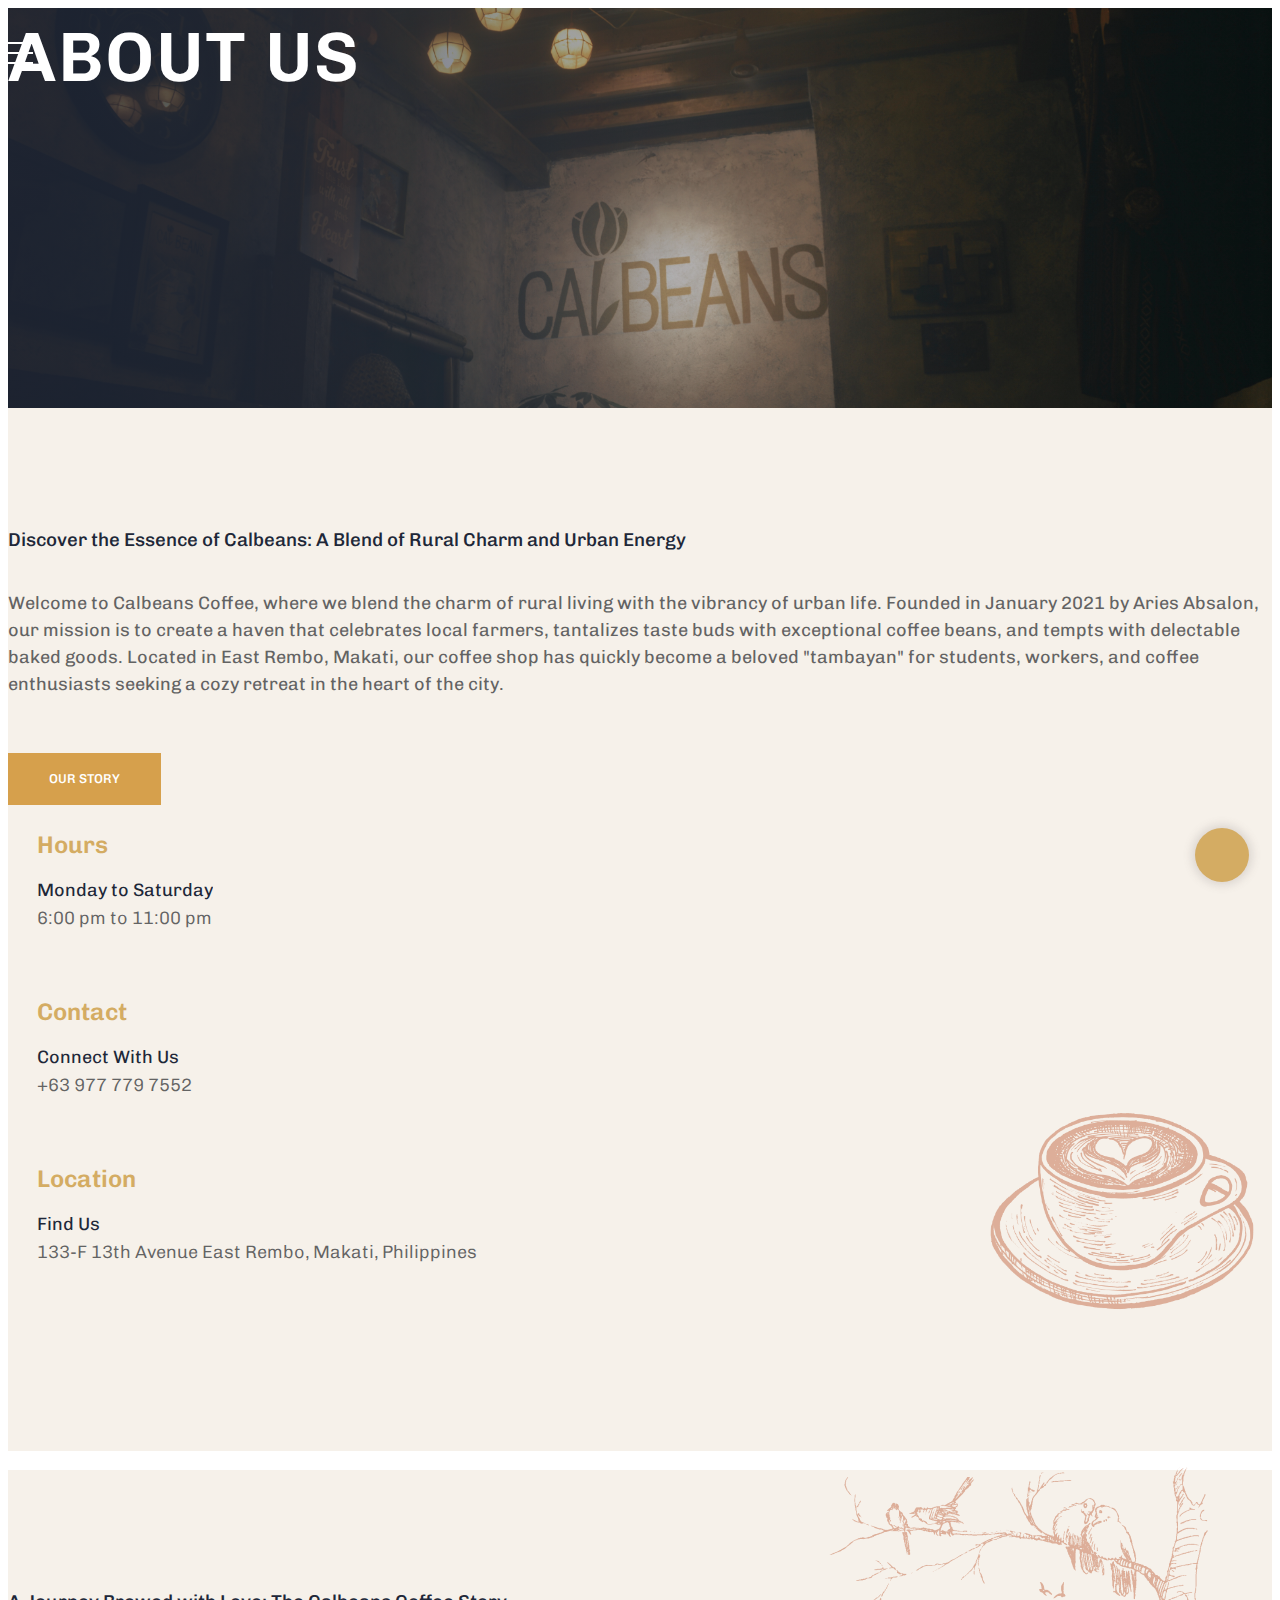
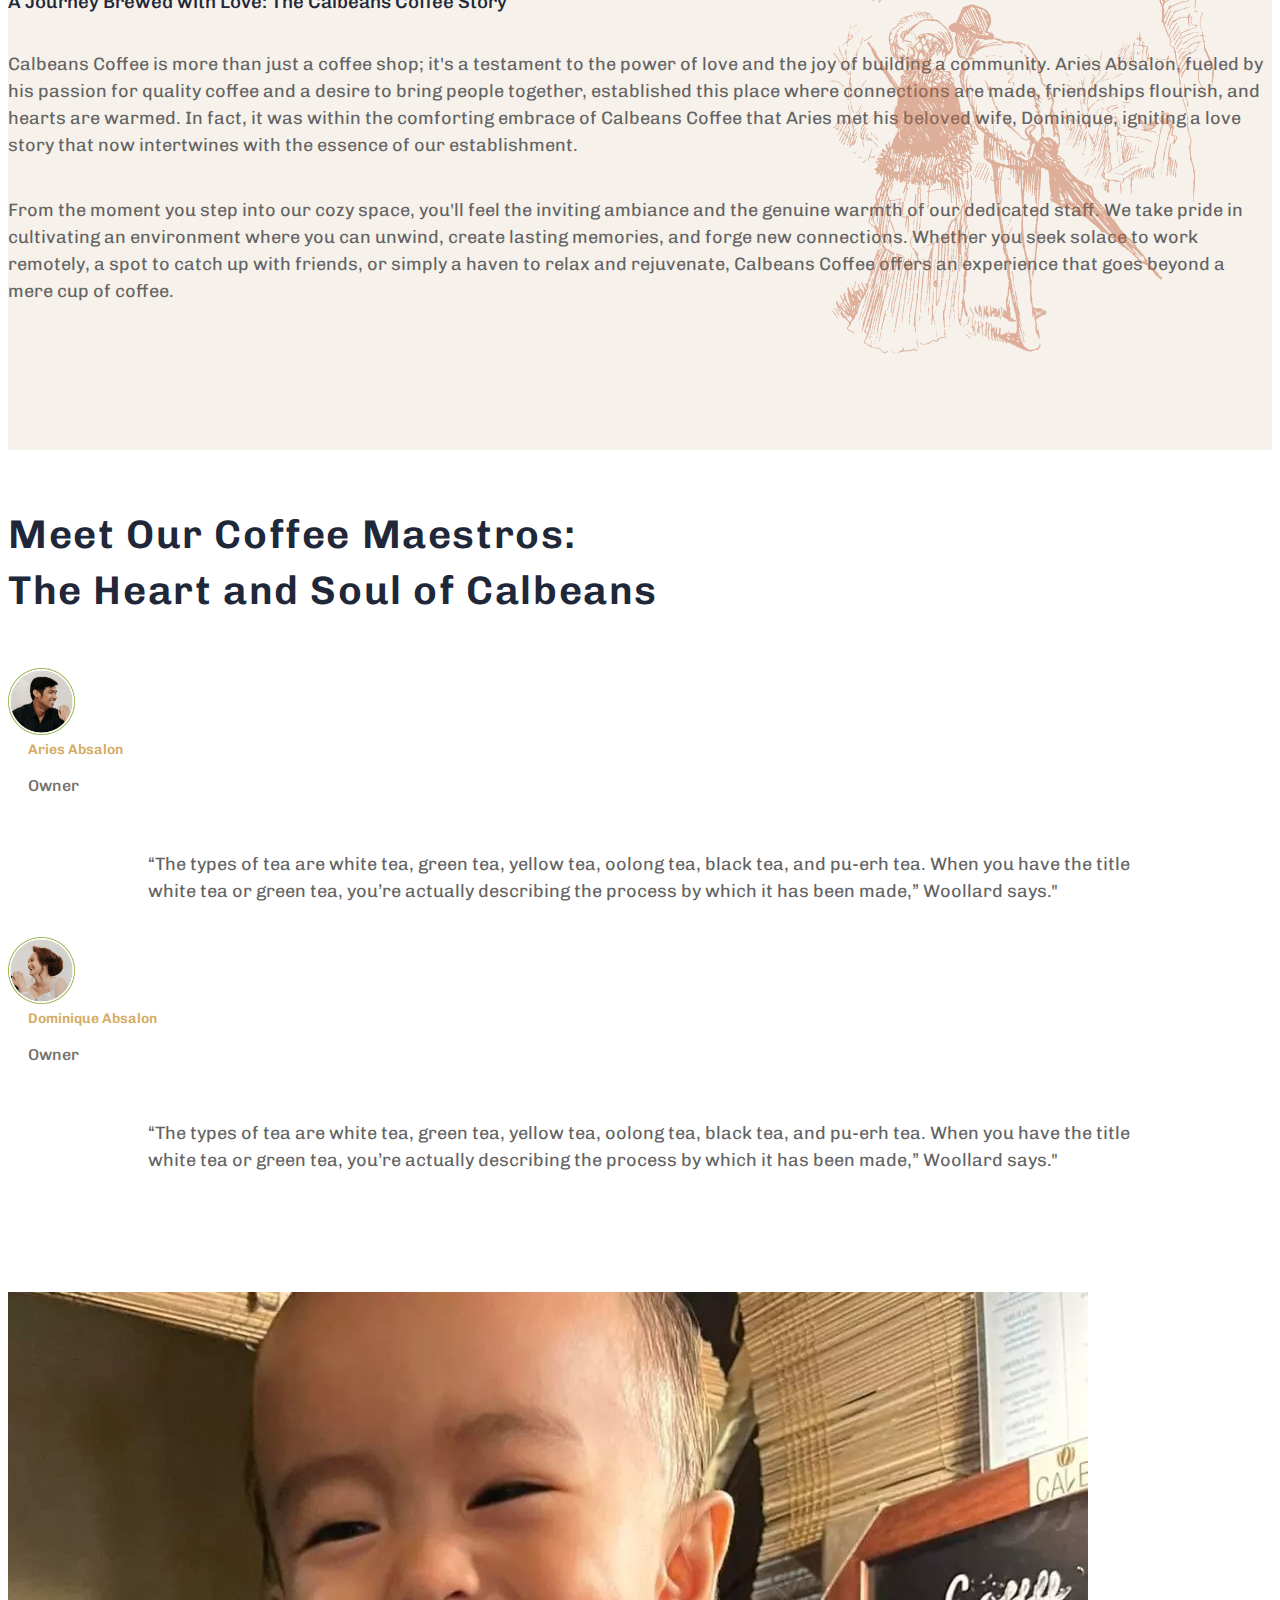
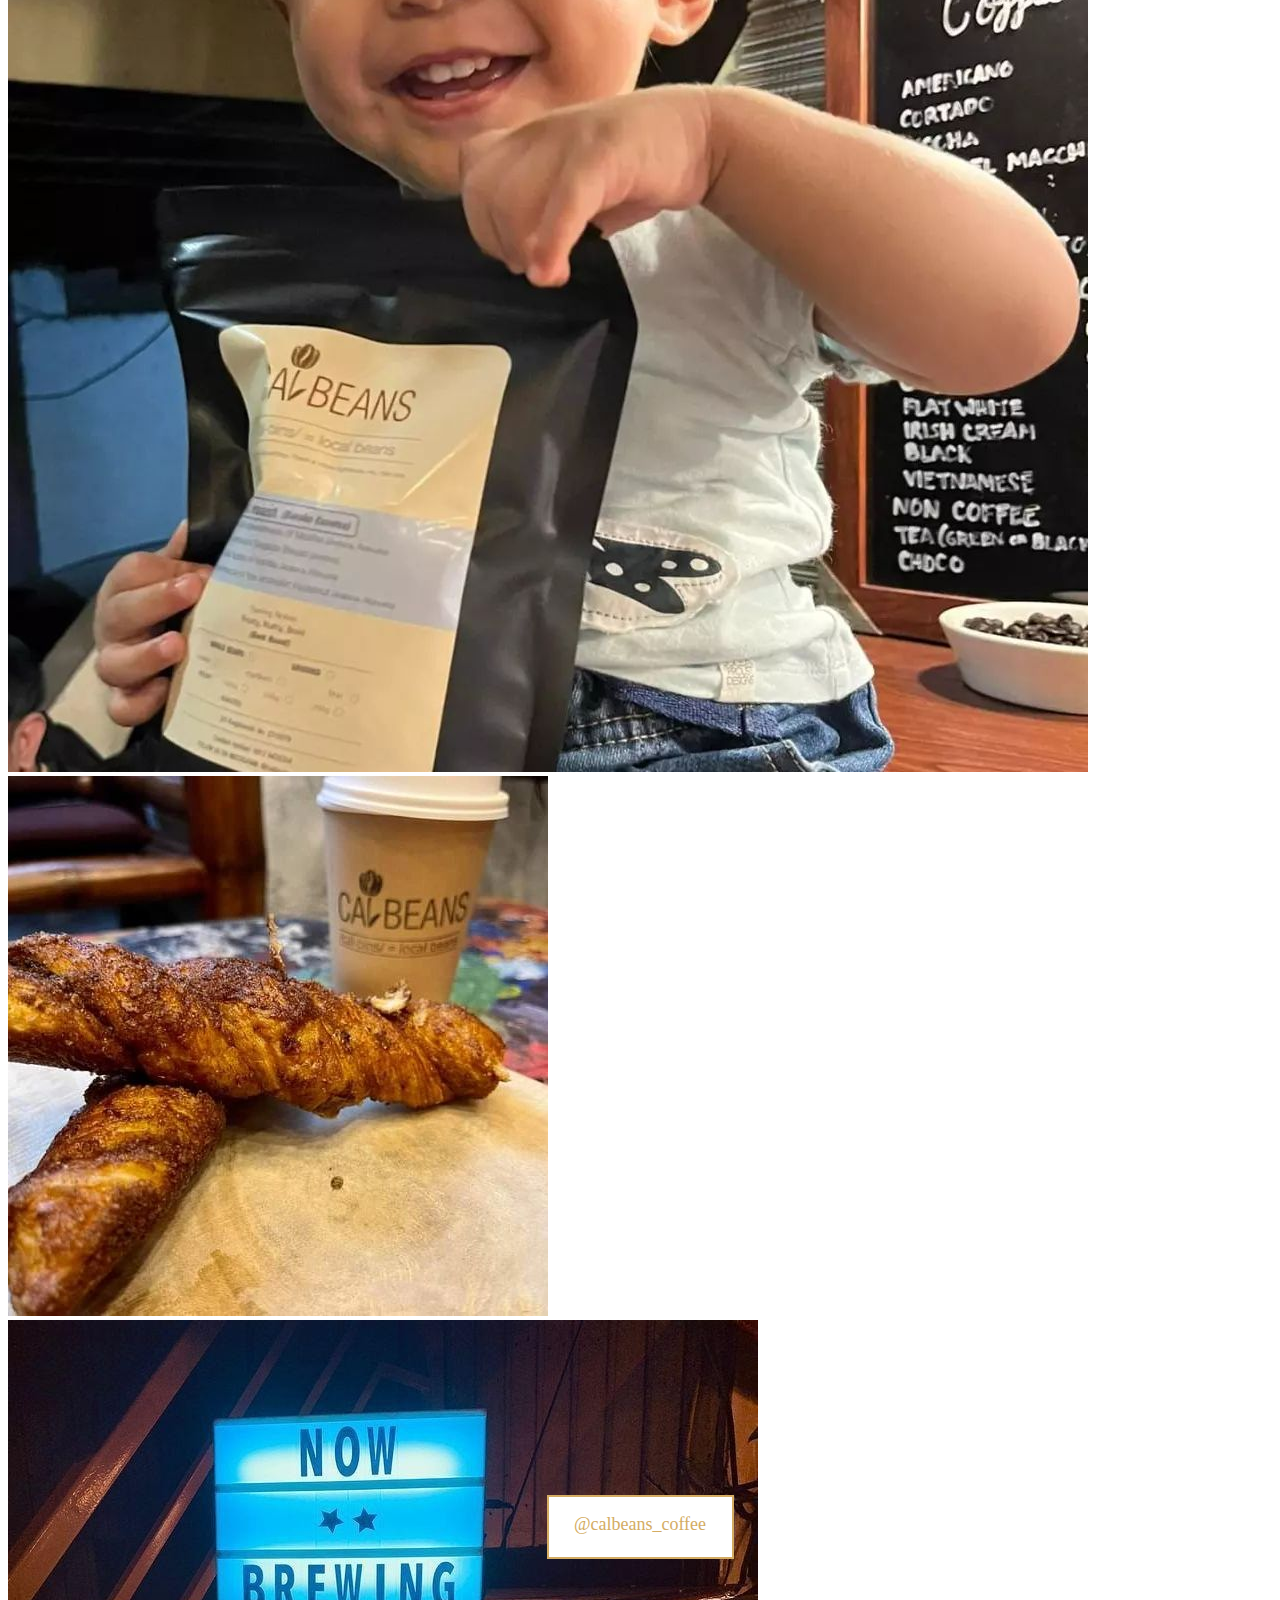
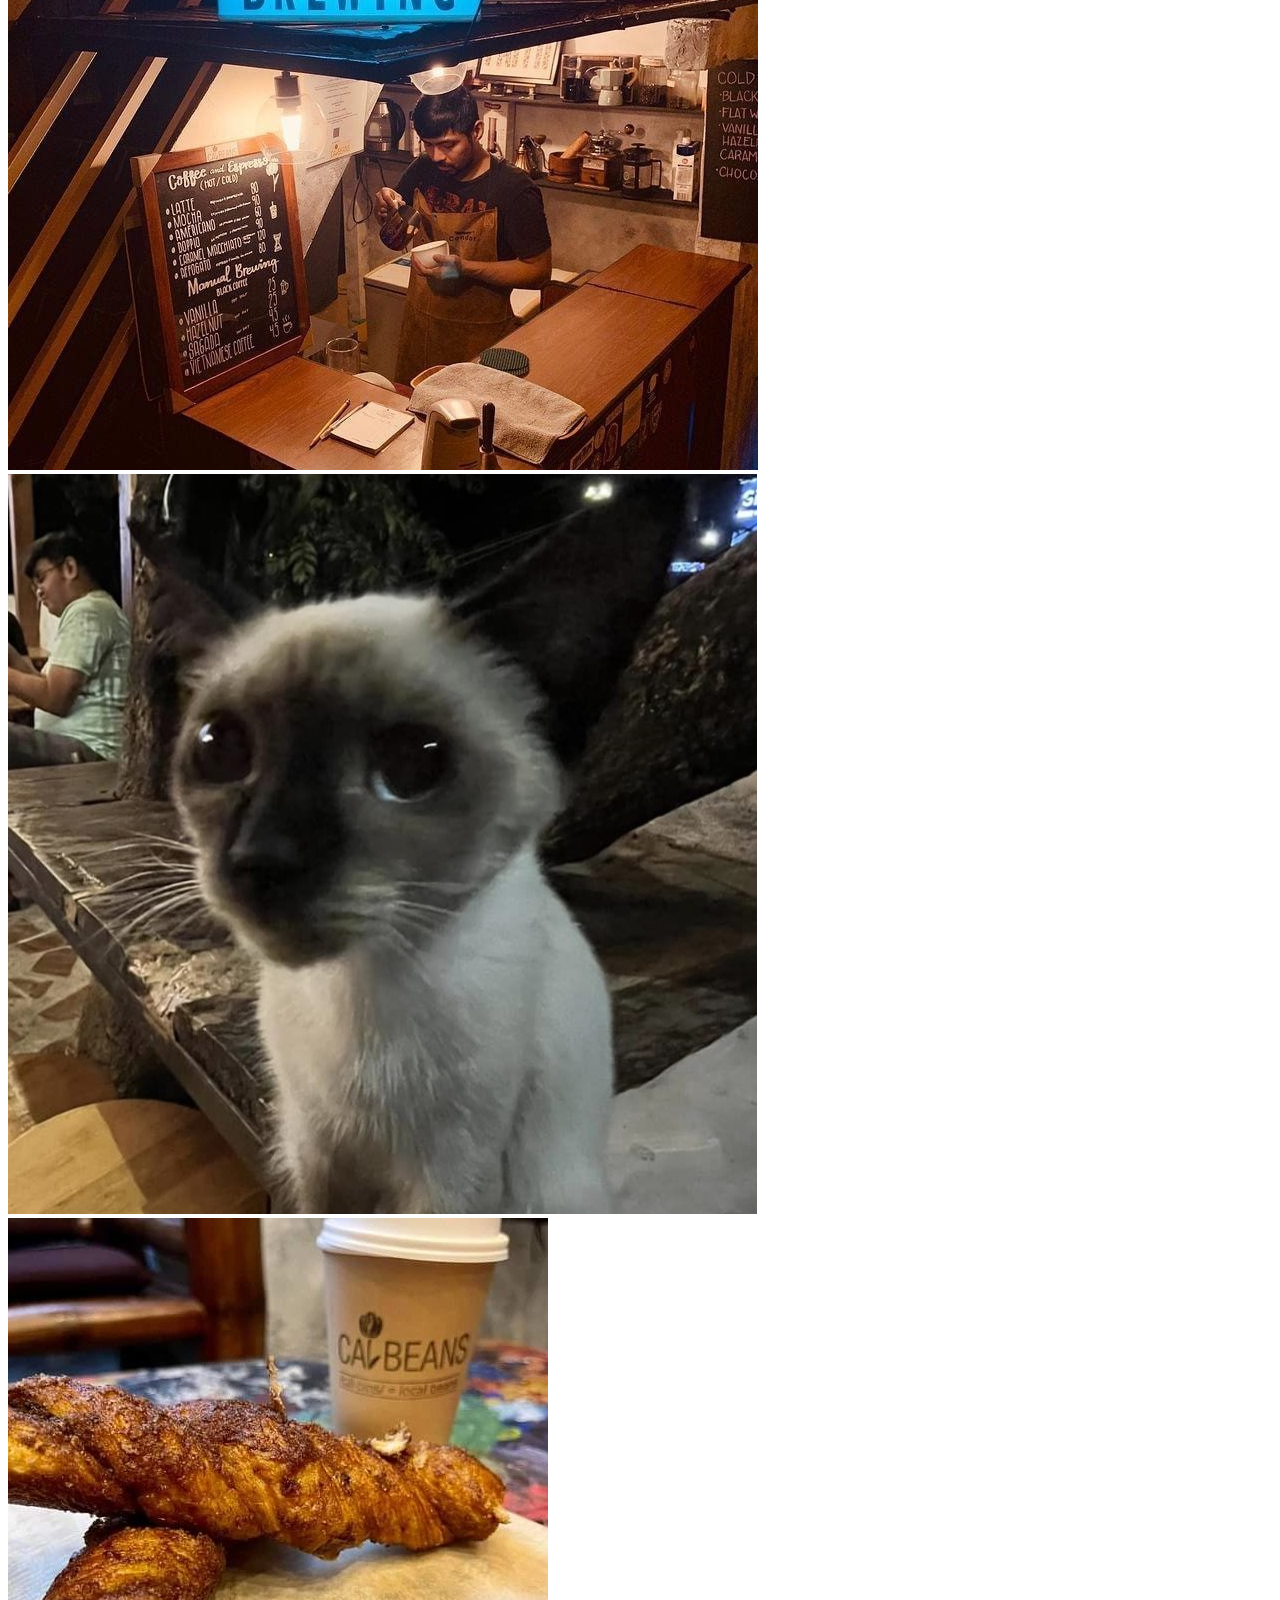
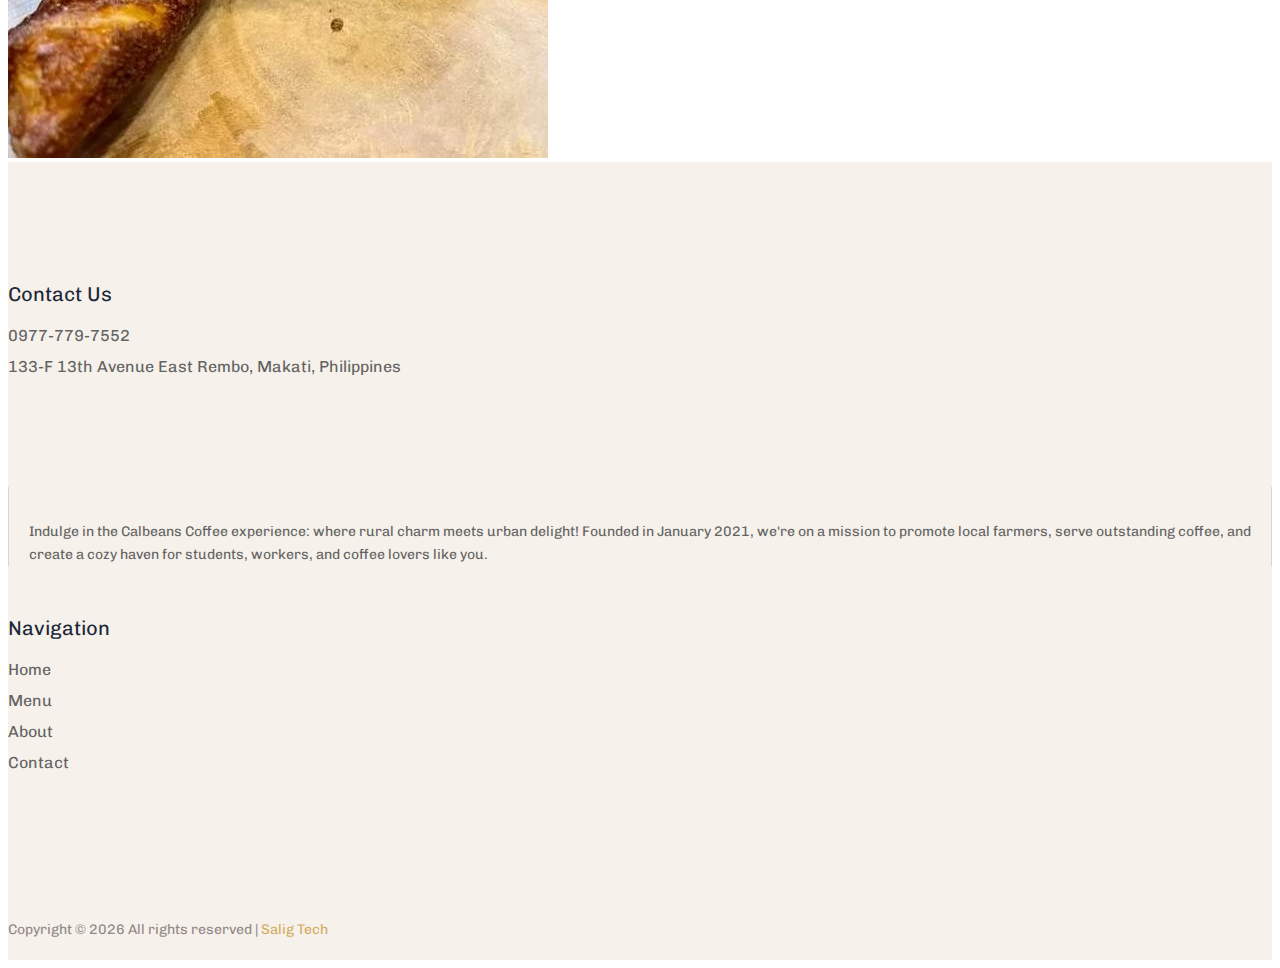
==== commit cb1542c4: "Merge pull request #9 from salig-dev/master" ====
--- a/about.html
+++ b/about.html
@@ -131,16 +131,17 @@
               </div>
 
               <div class="menu-footer">
-                <a href="#" class="btn_01 mb-30">Order Online</a>
+                <a href="order.html" class="btn_01 mb-30">Order Online</a>
                 <p>(+63) 977 779 7552</p>
                 <p>133-F 13th Avenue East Rembo, Makati, Philippines</p>
 
                 <div class="sidebar-social">
-                  <a href="https://www.fb.com/sai4ull"
+                  <a href="https://www.facebook.com/calbeanscoffee"
                     ><i class="fab fa-facebook"></i
                   ></a>
-                  <a href="#"><i class="fab fa-instagram"></i></a>
-                  <a href="#"><i class="fab fa-linkedin-in"></i></a>
+                  <a href="https://www.instagram.com/calbeans_coffee/"
+                    ><i class="fab fa-instagram"></i
+                  ></a>
                 </div>
               </div>
             </div>
@@ -283,7 +284,7 @@
                     coffee and a desire to bring people together, established
                     this place where connections are made, friendships flourish,
                     and hearts are warmed. In fact, it was within the comforting
-                    embrace of Calbeans Coffee that Aries met his soulmate,
+                    embrace of Calbeans Coffee that Aries met his beloved wife,
                     Dominique, igniting a love story that now intertwines with
                     the essence of our establishment.
                   </p>
@@ -495,7 +496,7 @@
                       </div>
                       <div class="founder-text">
                         <span>Aries Absalon</span>
-                        <p>Co-Owner</p>
+                        <p>Owner</p>
                       </div>
                     </div>
 
@@ -524,7 +525,7 @@
                       </div>
                       <div class="founder-text">
                         <span>Dominique Absalon</span>
-                        <p>Co-Owner</p>
+                        <p>Owner</p>
                       </div>
                     </div>
 
